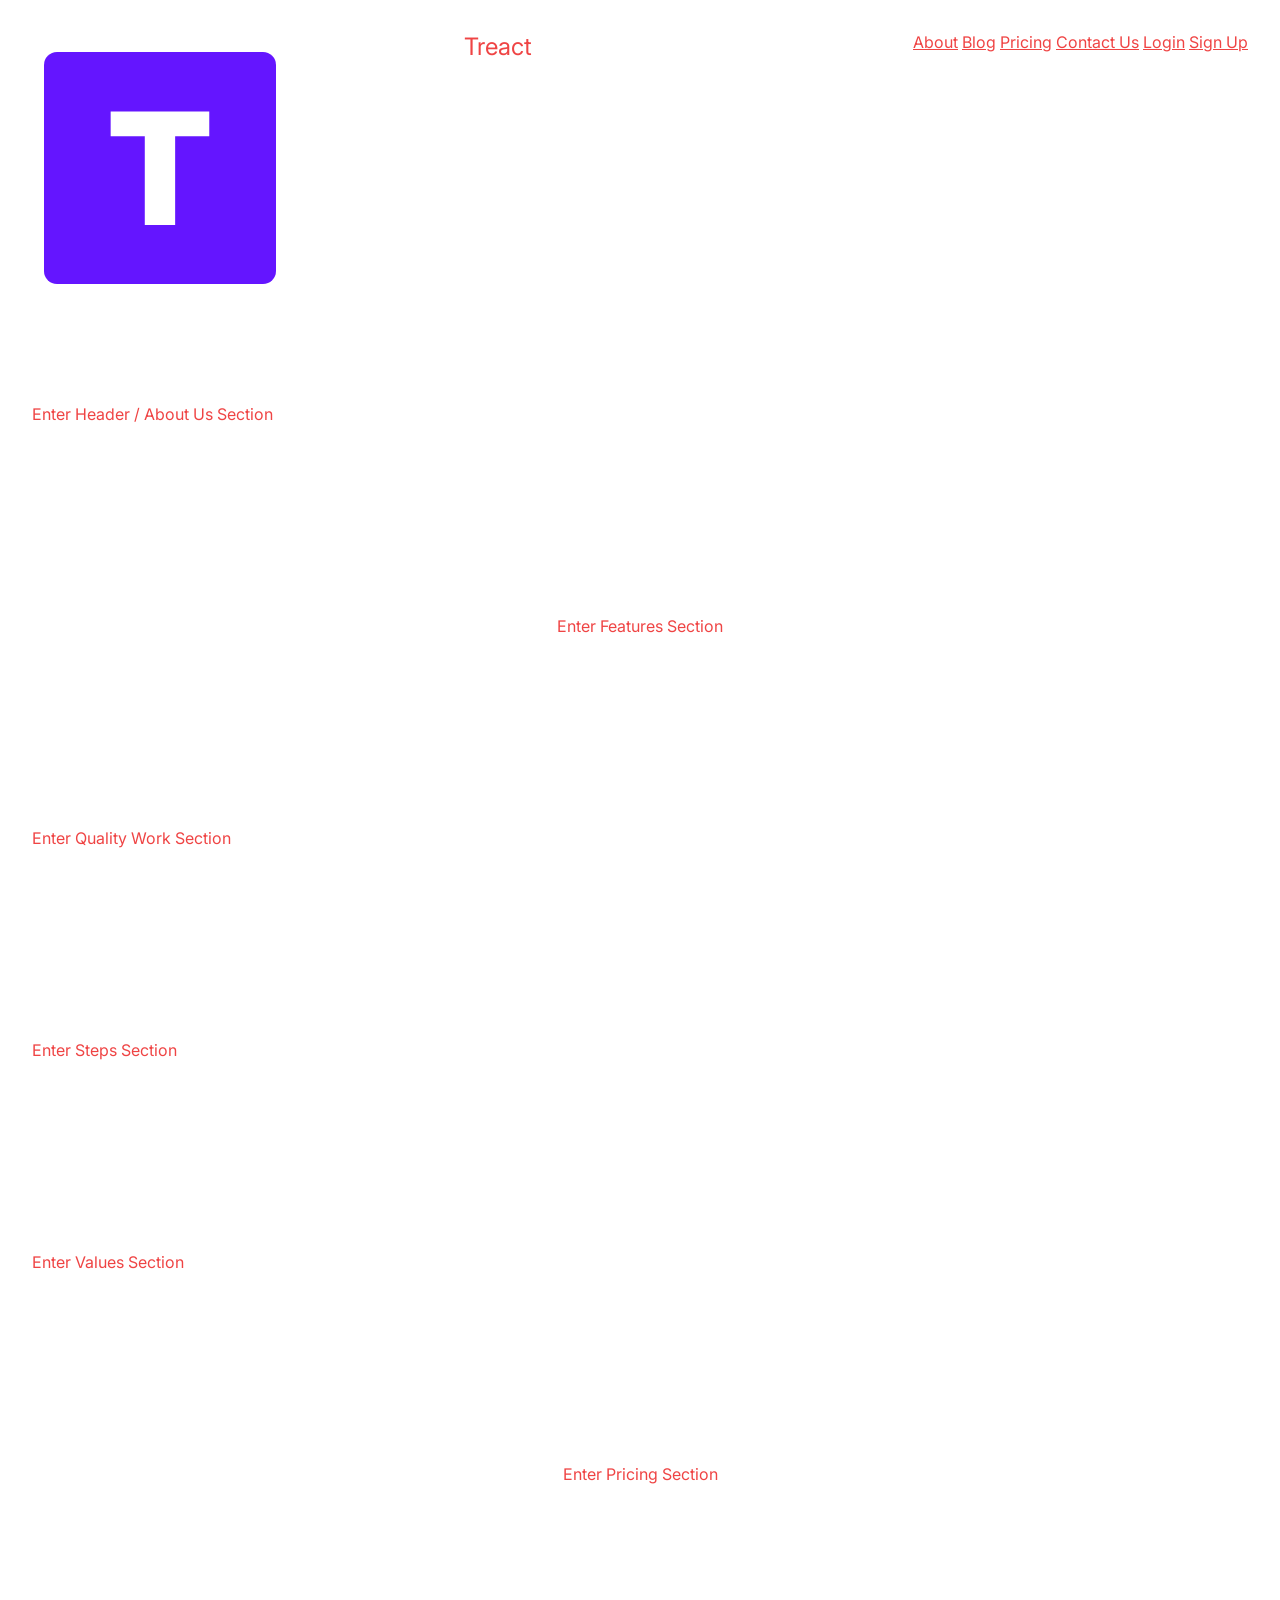
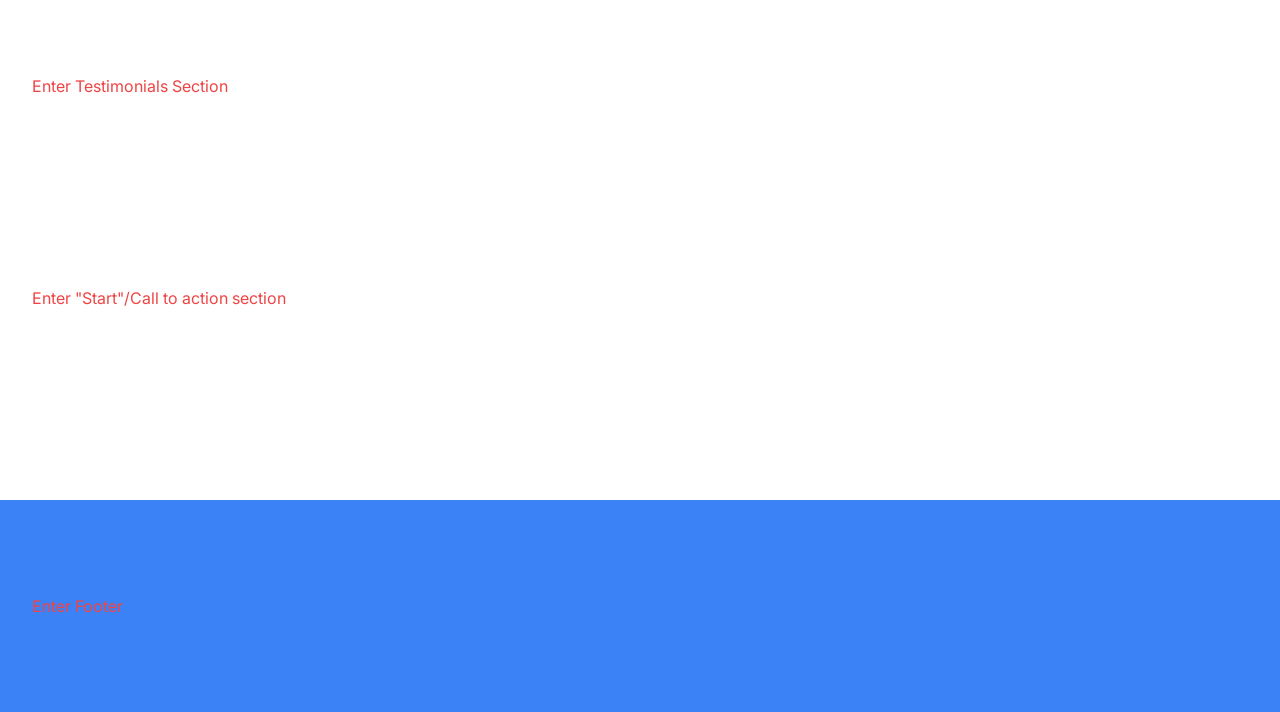
==== index.html @ c096fd4c "building page" ====
<!DOCTYPE html>
<html lang="en">

<head>
    <meta charset="UTF-8">
    <meta http-equiv="X-UA-Compatible" content="IE=edge">
    <meta name="viewport" content="width=device-width, initial-scale=1.0">
    <title>Document</title>
    <link rel="stylesheet" href="./style.css">
    <link rel="stylesheet" href="https://pro.fontawesome.com/releases/v5.10.0/css/all.css"
        integrity="sha384-AYmEC3Yw5cVb3ZcuHtOA93w35dYTsvhLPVnYs9eStHfGJvOvKxVfELGroGkvsg+p" crossorigin="anonymous" />
    <script src="./script.js"></script>
</head>

<body>
    <section id="landing">
        <nav>
            <div class="row nav__row">
                <div class="nav__logo">
                    <img src="./assets/logo.2c489fc453a1783cbadacf914efa3df6.svg" alt="Treact logo">
                </div>
                <div class="nav__logo--title">Treact</div>
                <div class="nav__links">
                    <a href="#" class="nav__link">About</a>
                    <a href="#" class="nav__link">Blog</a>
                    <a href="#" class="nav__link">Pricing</a>
                    <a href="#" class="nav__link">Contact Us</a>
                    <a href="#" class="nav__link login">Login</a>
                    <a href="#" class="nav__link nav__link--primary">Sign Up</a>
                </div>
                <button class="btn__menu" onclick="openMenu()">
                    <svg xmlns="http://www.w3.org/2000/svg" width="24" height="24" viewBox="0 0 24 24" fill="none"
                        stroke="currentColor" stroke-width="2" stroke-linecap="round" stroke-linejoin="round"
                        class="btn__menu--svg">
                        <line x1="3" y1="12" x2="21" y2="12"></line>
                        <line x1="3" y1="6" x2="21" y2="6"></line>
                        <line x1="3" y1="18" x2="21" y2="18"></line>
                    </svg>
                </button>
            </div>
        </nav>

        <!-- MODAL -->

        <div class="modal">
            <button class="btn__menu btn__menu--close" onclick="closeMenu()">
                <svg xmlns="http://www.w3.org/2000/svg" width="24" height="24" viewBox="0 0 24 24" fill="none"
                    stroke="currentColor" stroke-width="2" stroke-linecap="round" stroke-linejoin="round"
                    class="light___StyledCloseIcon-lj69nl-14 fASujC">
                    <line x1="18" y1="6" x2="6" y2="18"></line>
                    <line x1="6" y1="6" x2="18" y2="18"></line>
                </svg>
            </button>
            <div class="modal__links">
                <a class="modal__link">About</a>
                <a class="modal__link">Blog</a>
                <a class="modal__link">Pricing</a>
                <a class="modal__link">Contact Us</a>
                <a class="modal__link">Login</a>
                <a class="modal__link modal__link--primary">Sign Up</a>
            </div>
        </div>

        <!-- HEADER -->

        <header>
            <div class="container">
                <div class="row">
                    <!--  -->Enter Header / About Us Section<!--  -->
            </div>
        </header>
    </section>

        <!-- FEATURES -->

    <main>
        <section id="features">
            <div class="container">
                <div class="row__narrow">
                    <!--  -->Enter Features Section<!--  -->
                </div>
            </div>
        </section>
        <section id="quality">
            <div class="container">
                <div class="row">
                    <!--  -->Enter Quality Work Section<!--  -->
                </div>
            </div>
        </section>
        <section id="steps">
            <div class="container">
                <div class="row">
                    <!--  -->Enter Steps Section<!--  -->
                </div>
            </div>
        </section>
        <section id="values">
            <div class="container">
                <div class="row">
                    <!--  -->Enter Values Section<!--  -->
                </div>
            </div>
        </section>
        <section id="pricing">
            <div class="container">
                <div class="row">
                    <!--  -->Enter Pricing Section<!--  -->
                </div>
            </div>
        </section>
        <section id="testimonials">
            <div class="container">
                <div class="row">
                    <!--  -->Enter Testimonials Section<!--  -->
                </div>
            </div>
        </section>
        <section id="start">
            <div class="container">
                <div class="row">
                    <!--  -->Enter "Start"/Call to action section<!--  -->
                </div>
            </div>
        </section>
    </main>

        <!-- FOOTER -->

    <footer>
        <div class="row footer__row">
            <!--  -->Enter Footer<!--  -->
        </div>
    </footer>
</body>

</html>
---- style.css ----
@import url('https://fonts.googleapis.com/css2?family=Inter:wght@100;200;300;400;500;600;700;800;900&display=swap');

/* Styles and layout copied from https://module-2-fp-example-website.vercel.app/ */

/* COLOR SET */

/* from copilot, using the site css as a model */
/*
:root {
  /* BRAND COLORS **
  --color-primary: #6415ff;
  --color-primary-hover: rgba(80, 17, 204);
  --color-primary-dark: rgba(60, 13, 153);

  /* SECONDARY / ACCENT COLORS **
  --color-accent-teal-start: rgb(56, 178, 172);
  --color-accent-teal-end: rgb(129, 230, 217);

  --color-accent-indigo-start: rgb(76, 81, 191);
  --color-accent-indigo-end: rgb(102, 126, 234);

  --color-accent-red-start: rgb(245, 101, 101);
  --color-accent-red-end: rgb(254, 178, 178);

  --color-accent-warning: rgb(246, 173, 85);

  /* BACKGROUND COLORS **
  --color-bg: #ffffff;
  --color-bg-surface: #f7fafc;
  --color-bg-muted: #edf2f7;
  --color-bg-brand: rgb(100, 21, 255); /* CTA + footer */

  /* TEXT COLORS **
  --text-primary: #243e63;
  --text-secondary: #4b5568;
  --text-tertiary: #718096;
  --text-muted: #7c8ba1;
  --text-inverse: #ffffff;
  --text-inverse-soft: #f7fafc;

  /* BORDER COLORS **
  --border-light: #e5e7eb;
  --border-medium: rgb(229, 231, 235);
  --border-strong: rgb(160, 174, 192);

  /* UTILITY COLORS **
  --success: #9ae6b4;
  --error: #feb2b2;
}
*/

:root {
  /* Brand / UI colors */
  --rgb-bg: #f8f9fa;
  --rgb-surface: #ffffff;
  --rgb-pri: #3b82f6;       /* Primary      */
  --rgb-sec: #9333ea;       /* Secondary    */
  --rgb-accent: #f59e0b;

  /* Text colors */
  --rgb-txt-pri: #1f2937;   /* Primary      */
  --rgb-txt-sec: #4b5563;   /* Secondary    */
  --rgb-txt-inv: #ffffff;   /* Inverse      */

  /* Utility colors */
  --rgb-success: #10b981;
  --rgb-warning: #fbbf24;
  --rgb-error: #ef4444;
  --rgb-border: #e5e7eb;
}


* {
    margin: 0;
    padding: 0;
    box-sizing: border-box;
    font-family: 'Inter', system-ui;
    color: var(--rgb-error);
    /*color: #243e63;*/
}

body {
    max-width: 100vw;
    overflow-x: hidden;
}

.row {
    width: 100%;
    max-width: 1280px;
    margin: 0 auto;
}

.row__narrow {
    width: 100%;
    max-width: 1024px;
    margin: 0 auto;
}

.container {
    padding: 96px 0;
}

.purple {
    color: var(--rgb-pri);
}

section {
    padding: 0 32px;
}

main {
    margin-bottom: 96px;
}


/* NAVBAR ↓ */


nav {
    display: flex;
    padding-top: 32px;
}

.nav__row {
    display: flex;
    justify-content: space-between;
}

.nav__logo {
    display: flex;
    align-items: center;
    margin: 8px 0;
    padding-bottom: 4px;
    width: 50px;
}

.nav__logo--title {
    font-size: x-large;
}

.btn__menu {
    display: none;
    background: transparent;
    border: none;
    transition: all 300ms ease;
}

.btn__menu--svg:hover {
    filter: invert(26%) sepia(94%) saturate(7476%) hue-rotate(261deg) brightness(94%) contrast(115%);
}

.modal {
    position: fixed;
    top: 0;
    left: 0;
    right: 0;
    height: 378px;
    margin: 24px 16px;
    padding: 32px;
    background-color: var(--rgb-bg);
    border: 1px solid var(--rgb-surface);
    border-radius: 8px;
    z-index: 4;
    visibility: hidden;
    opacity: 0;
    transform: translateX(300%);
    transition: all 300ms ease;
}

.modal__links {
    width: 100%;
    height: 100%;
    display: flex;
    flex-direction: column;
    align-items: center;
}

.modal__link {
    color: #1a202c;
    font-size: 18px;
    font-weight: 600;
    line-height: 1.5;
    margin: 8px 0;
    padding-bottom: 4px;
    border-bottom: 2px solid transparent;
}

.modal__link--pri {
    color: var(--rgb-border);
    padding: 12px 32px;
    background: var(--rgb-pri);
    border-radius: 500px;
    border: none;
}

.menu--open .modal {
    visibility: visible;
    opacity: 1;
    transform: translateX(0);
}

.btn__menu--close {
    position: fixed;
    top: 24px;
    right: 18px;
}


/* 

HEADER / ABOUT US ↓

*/


header .row {
    display: flex;
    align-items: center;
    justify-content: space-between;
}


/* 

FEATURES ↓

*/


#features {
    position: relative;
}

#features .row__narrow {
    display: flex;
    flex-direction: column;
    align-items: center;
}


/* 

QUALITY WORK ↓

*/


#quality .row {
    display: flex;
    justify-content: space-between;
    align-items: center;
}


/* 

STEPS ↓

*/


#steps .row {
    display: flex;
    justify-content: space-between;
    align-items: center;
}


/* 

VALUES ↓

*/

#values .row {
    display: flex;
    justify-content: space-between;
    align-items: center;
}


/*

PRICING ↓

*/


#pricing .row {
    display: flex;
    flex-direction: column;
    align-items: center;
}

/* 

TESTIMONIALS ↓

*/


#testimonials .row {
    display: flex;
}


/* 

START / CALL TO ACTION ↓

*/



#start .row {
    position: relative;
    overflow: hidden;
}


/* 

FOOTER ↓

*/


footer {
    padding: 96px 32px;
    background-color: var(--rgb-pri);
    margin-bottom: -32px;
    position: relative;
    overflow: hidden;
}


/* 

MOBILE RESPONSIVENESS ↓

*/


@media(max-width: 1280px) {
    header .row {
        align-items: flex-end;
    }
}

@media (max-width: 1024px) {

    .btn__menu {
        display: block;
    }
    header .row {
        flex-direction: column;
        align-items: center;
    }
    footer {
        padding: 80px 32px;
    }
}

@media(max-width: 768px) {
    #quality .row,
    #values .row {
        flex-direction: column-reverse;
    }
    #steps .row,
    #testimonials .row {
        flex-direction: column;
        align-items: center;
    }
    #pricing .row {
        margin-top: 40px;
    }
}

@media(max-width: 640px) {
    .container {
        padding: 80px 0;
    }
    .nav__logo {
        margin: 8px 0;
        padding-bottom: 4px;
    }
    main {
        margin-bottom: 80px;
    }
}
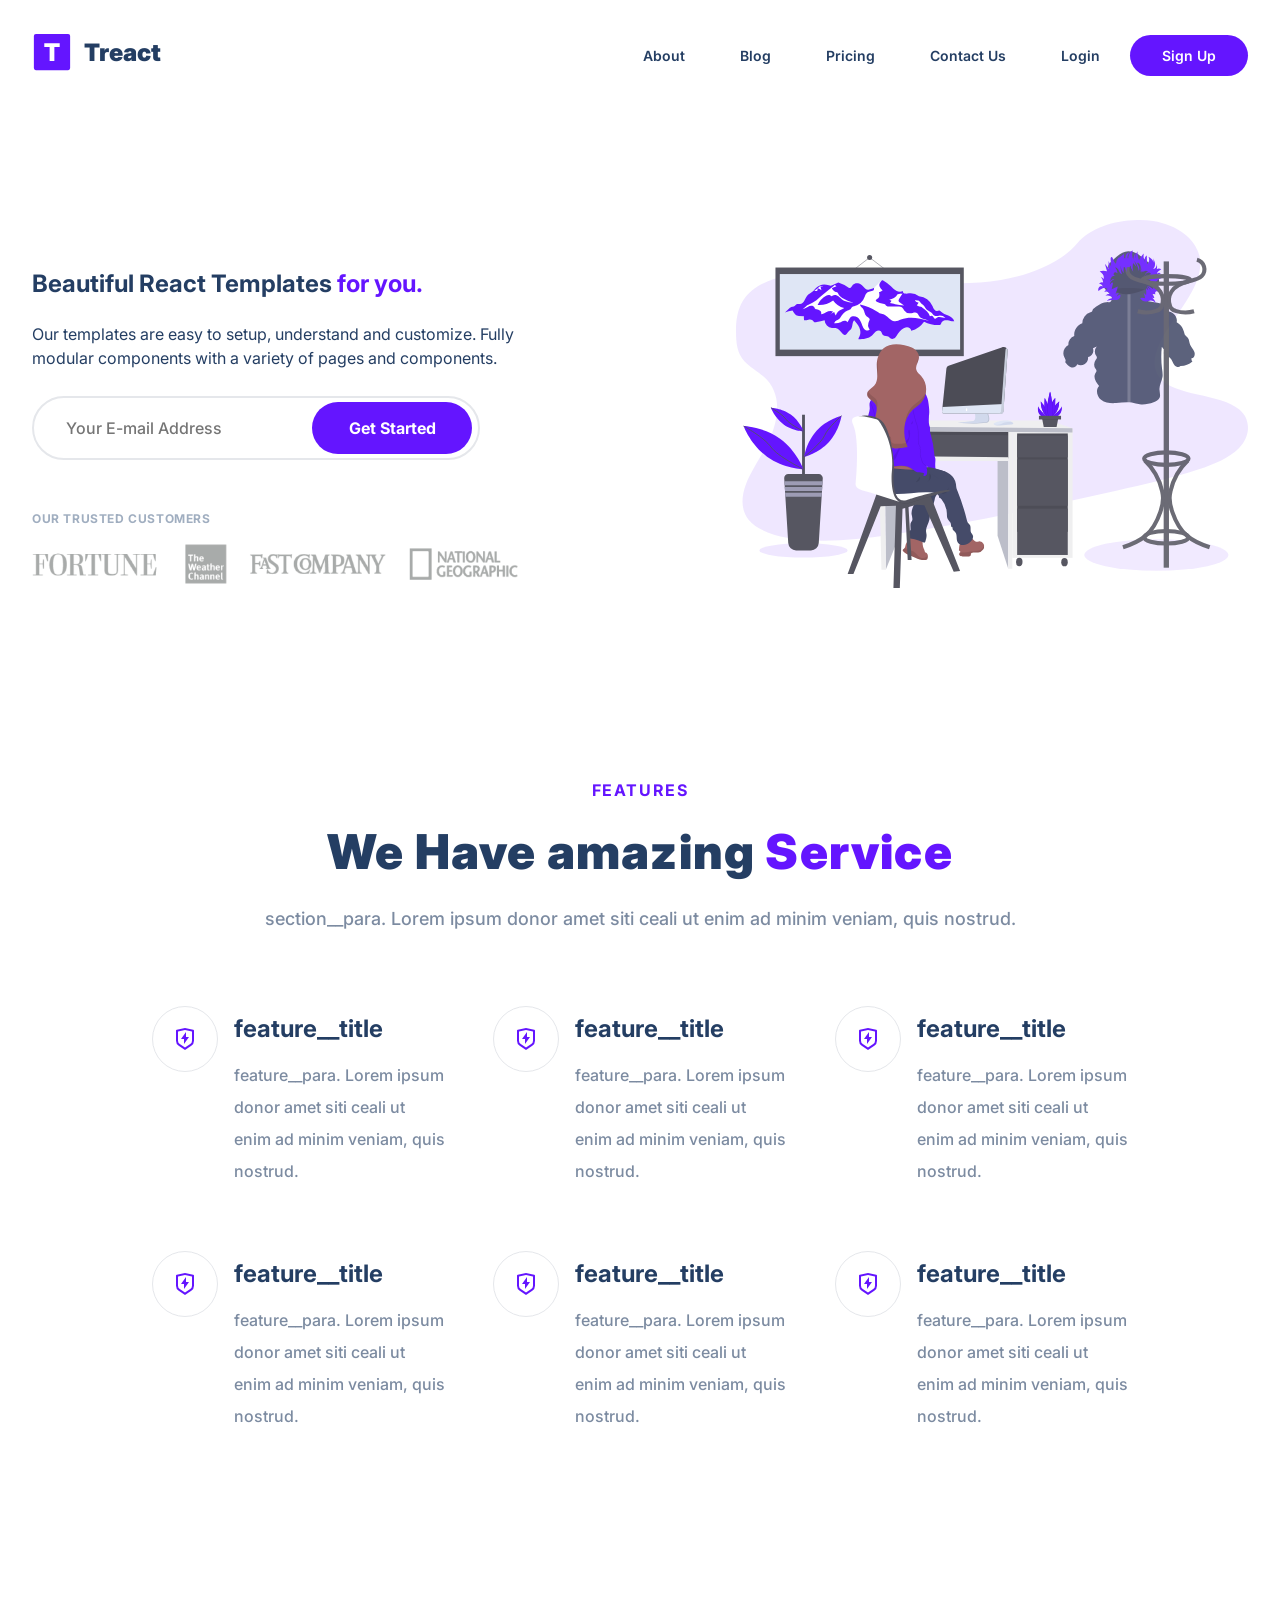
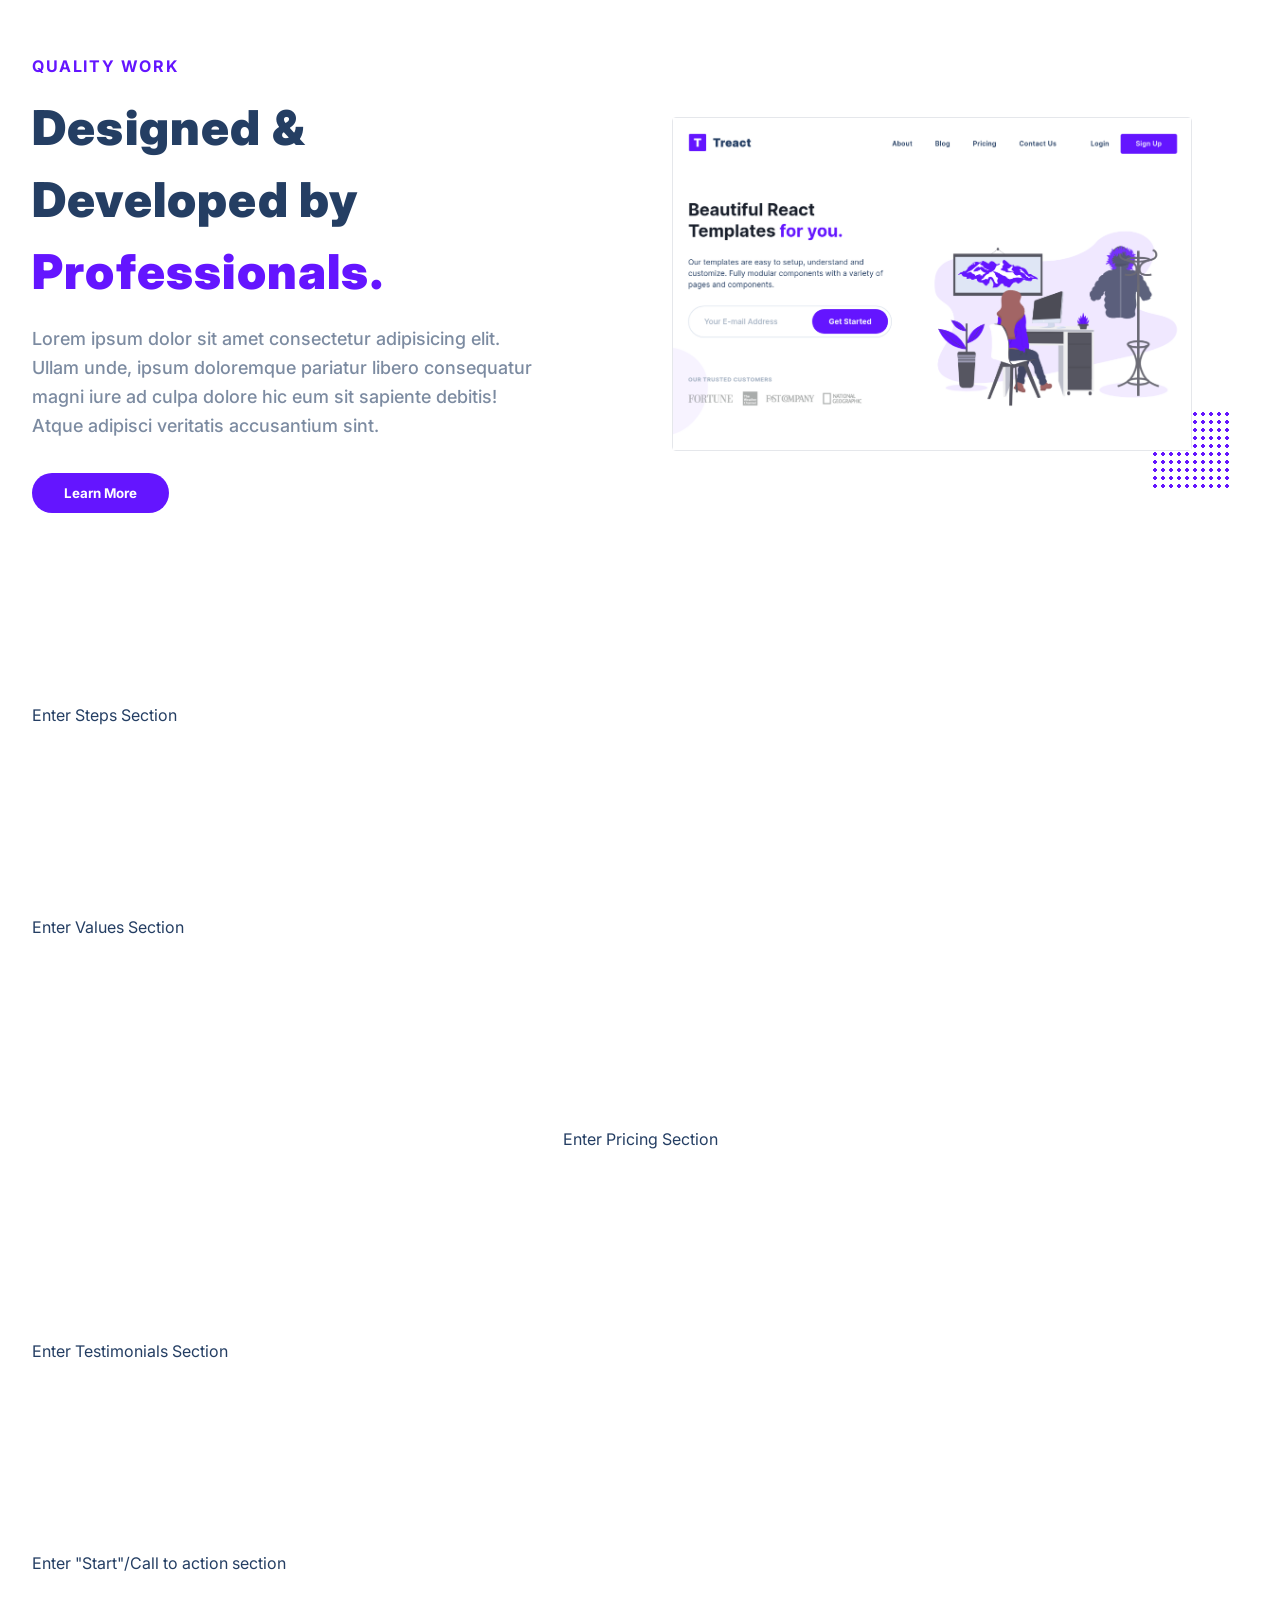
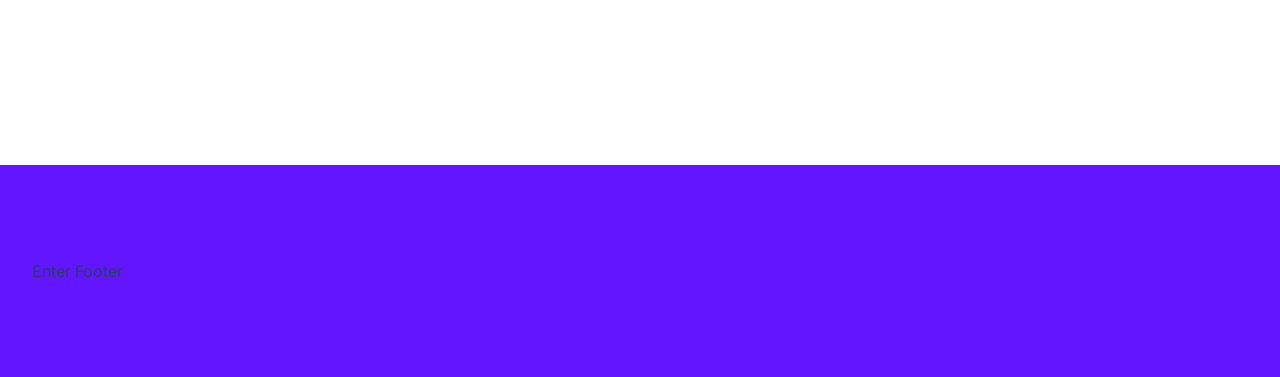
==== commit 0d6f2646: "incremental changes to page" ====
--- a/index.html
+++ b/index.html
@@ -17,16 +17,16 @@
         <nav>
             <div class="row nav__row">
                 <div class="nav__logo">
-                    <img src="./assets/logo.2c489fc453a1783cbadacf914efa3df6.svg" alt="Treact logo">
-                </div>
-                <div class="nav__logo--title">Treact</div>
+                    <img class="nav__logo--img" src="./assets/logo.2c489fc453a1783cbadacf914efa3df6.svg" alt="Treact logo">
+                    <div class="nav__logo--title">Treact</div>
+                </div>
                 <div class="nav__links">
                     <a href="#" class="nav__link">About</a>
                     <a href="#" class="nav__link">Blog</a>
                     <a href="#" class="nav__link">Pricing</a>
                     <a href="#" class="nav__link">Contact Us</a>
                     <a href="#" class="nav__link login">Login</a>
-                    <a href="#" class="nav__link nav__link--primary">Sign Up</a>
+                    <button href="#" class="btn nav__link nav__link--primary">Sign Up</button>
                 </div>
                 <button class="btn__menu" onclick="openMenu()">
                     <svg xmlns="http://www.w3.org/2000/svg" width="24" height="24" viewBox="0 0 24 24" fill="none"
@@ -57,7 +57,7 @@
                 <a class="modal__link">Pricing</a>
                 <a class="modal__link">Contact Us</a>
                 <a class="modal__link">Login</a>
-                <a class="modal__link modal__link--primary">Sign Up</a>
+                <a class="btn modal__link modal__link--primary">Sign Up</a>
             </div>
         </div>
 
@@ -66,7 +66,22 @@
         <header>
             <div class="container">
                 <div class="row">
-                    <!--  -->Enter Header / About Us Section<!--  -->
+                    <div class="header__description">
+                        <h1>Beautiful React Templates <span class="purple">for you.</span></h1>
+                        <p class="header__description--para">Our templates are easy to setup, understand and customize. Fully modular components with a variety of pages and components.</p>
+
+                        <div class="header__email">
+                            <input type="text" class="header__email--input" placeholder="Your E-mail Address" />
+                            <button class="btn header__email--btn">Get Started</button>
+                        </div>
+
+                        <p class="header__customers--title">Our trusted customers</p>
+                        <img class="header__customers" src="./assets/customers-logo-strip.680ac7c2e8ae28161d2c.png" />
+                    </div>
+                    <figure class="header__img--wrapper">
+                        <img class="header__img" src="./assets/design-illustration-2.6da6a00b20c07c4a9b65d1870679e1b8.svg"/>
+                    </figure>
+                </div>
             </div>
         </header>
     </section>
@@ -77,17 +92,111 @@
         <section id="features">
             <div class="container">
                 <div class="row__narrow">
-                    <!--  -->Enter Features Section<!--  -->
-                </div>
-            </div>
-        </section>
+                    <h4 class="section__tag">Features</h4>
+                    <h2 class="section__title">We Have amazing <span class="purple">Service</span></h2>
+                    <div class="section__para">section__para. Lorem ipsum donor amet siti ceali ut enim ad minim veniam, quis nostrud.</div>
+                    <div class="features">
+
+                        <div class="feature">
+                            <div class="feature__row">
+                                <figure class="feature__img--wrapper">
+                                    <img class="feature__img" src="./assets/shield-icon.daefe14b320b14fbd9cbd18908ac93ec.svg"/>
+                                </figure>
+                                <div class="feature__text">
+                                    <h2 class="feature__title">feature__title</h2>
+                                    <p class="feature__para">feature__para. Lorem ipsum donor amet siti ceali ut enim ad minim veniam, quis nostrud.</p>
+                                </div>
+                            </div>
+                        </div>
+
+                        <div class="feature">
+                            <div class="feature__row">
+                                <figure class="feature__img--wrapper">
+                                    <img class="feature__img" src="./assets/shield-icon.daefe14b320b14fbd9cbd18908ac93ec.svg"/>
+                                </figure>
+                                <div class="feature__text">
+                                    <h2 class="feature__title">feature__title</h2>
+                                    <p class="feature__para">feature__para. Lorem ipsum donor amet siti ceali ut enim ad minim veniam, quis nostrud.</p>
+                                </div>
+                            </div>
+                        </div>
+
+                        <div class="feature">
+                            <div class="feature__row">
+                                <figure class="feature__img--wrapper">
+                                    <img class="feature__img" src="./assets/shield-icon.daefe14b320b14fbd9cbd18908ac93ec.svg"/>
+                                </figure>
+                                <div class="feature__text">
+                                    <h2 class="feature__title">feature__title</h2>
+                                    <p class="feature__para">feature__para. Lorem ipsum donor amet siti ceali ut enim ad minim veniam, quis nostrud.</p>
+                                </div>
+                            </div>
+                        </div>
+
+                        <div class="feature">
+                            <div class="feature__row">
+                                <figure class="feature__img--wrapper">
+                                    <img class="feature__img" src="./assets/shield-icon.daefe14b320b14fbd9cbd18908ac93ec.svg"/>
+                                </figure>
+                                <div class="feature__text">
+                                    <h2 class="feature__title">feature__title</h2>
+                                    <p class="feature__para">feature__para. Lorem ipsum donor amet siti ceali ut enim ad minim veniam, quis nostrud.</p>
+                                </div>
+                            </div>
+                        </div>
+
+                        <div class="feature">
+                            <div class="feature__row">
+                                <figure class="feature__img--wrapper">
+                                    <img class="feature__img" src="./assets/shield-icon.daefe14b320b14fbd9cbd18908ac93ec.svg"/>
+                                </figure>
+                                <div class="feature__text">
+                                    <h2 class="feature__title">feature__title</h2>
+                                    <p class="feature__para">feature__para. Lorem ipsum donor amet siti ceali ut enim ad minim veniam, quis nostrud.</p>
+                                </div>
+                            </div>
+                        </div>
+
+                        <div class="feature">
+                            <div class="feature__row">
+                                <figure class="feature__img--wrapper">
+                                    <img class="feature__img" src="./assets/shield-icon.daefe14b320b14fbd9cbd18908ac93ec.svg"/>
+                                </figure>
+                                <div class="feature__text">
+                                    <h2 class="feature__title">feature__title</h2>
+                                    <p class="feature__para">feature__para. Lorem ipsum donor amet siti ceali ut enim ad minim veniam, quis nostrud.</p>
+                                </div>
+                            </div>
+                        </div>
+
+
+                    </div>
+                </div>
+            </div>
+        </section>
+
+        <!-- QUALITY WORK -->
+
         <section id="quality">
             <div class="container">
                 <div class="row">
-                    <!--  -->Enter Quality Work Section<!--  -->
-                </div>
-            </div>
-        </section>
+                    <div class="quality__description">
+                        <div class="section__tag">Quality Work</div>
+                        <h2 class="section__title">Designed &amp; Developed by <span class="purple">Professionals.</span></h2>
+                        <p class="section__para">Lorem ipsum dolor sit amet consectetur adipisicing elit. Ullam unde, ipsum doloremque pariatur libero consequatur magni iure ad culpa dolore hic eum sit sapiente debitis! Atque adipisci veritatis accusantium sint.</p>
+                        <button class="btn btn__quality">Learn More</button>
+                    </div>
+                    <figure class="quality__img--wrapper">
+                        <svg class="quality__grid"></svg>
+                        <img class="quality__img" src="./assets/hero-screenshot-1.40a097b525c2f8c9808e.png" />
+                    </figure>
+
+                </div>
+            </div>
+        </section>
+
+        <!-- STEPS  -->
+
         <section id="steps">
             <div class="container">
                 <div class="row">
@@ -95,6 +204,9 @@
                 </div>
             </div>
         </section>
+
+        <!-- VALUES -->
+
         <section id="values">
             <div class="container">
                 <div class="row">
@@ -102,6 +214,9 @@
                 </div>
             </div>
         </section>
+
+        <!-- PRICING -->
+
         <section id="pricing">
             <div class="container">
                 <div class="row">
@@ -109,6 +224,9 @@
                 </div>
             </div>
         </section>
+
+        <!-- TESTIMONIALS -->
+
         <section id="testimonials">
             <div class="container">
                 <div class="row">
@@ -116,6 +234,9 @@
                 </div>
             </div>
         </section>
+
+        <!-- START -->
+
         <section id="start">
             <div class="container">
                 <div class="row">
--- a/style.css
+++ b/style.css
@@ -1,3 +1,10 @@
+/*******************************************************************************
+PROBLEMS
+.navlink .login it needs to be more justified to the right but I can't get it to work
+
+
+********************************************************************************/
+
 @import url('https://fonts.googleapis.com/css2?family=Inter:wght@100;200;300;400;500;600;700;800;900&display=swap');
 
 /* Styles and layout copied from https://module-2-fp-example-website.vercel.app/ */
@@ -5,14 +12,13 @@
 /* COLOR SET */
 
 /* from copilot, using the site css as a model */
-/*
 :root {
-  /* BRAND COLORS **
+  /* BRAND COLORS */
   --color-primary: #6415ff;
   --color-primary-hover: rgba(80, 17, 204);
   --color-primary-dark: rgba(60, 13, 153);
 
-  /* SECONDARY / ACCENT COLORS **
+  /* SECONDARY / ACCENT COLORS */
   --color-accent-teal-start: rgb(56, 178, 172);
   --color-accent-teal-end: rgb(129, 230, 217);
 
@@ -24,13 +30,13 @@
 
   --color-accent-warning: rgb(246, 173, 85);
 
-  /* BACKGROUND COLORS **
+  /* BACKGROUND COLORS */
   --color-bg: #ffffff;
   --color-bg-surface: #f7fafc;
   --color-bg-muted: #edf2f7;
   --color-bg-brand: rgb(100, 21, 255); /* CTA + footer */
 
-  /* TEXT COLORS **
+  /* TEXT COLORS */
   --text-primary: #243e63;
   --text-secondary: #4b5568;
   --text-tertiary: #718096;
@@ -38,35 +44,38 @@
   --text-inverse: #ffffff;
   --text-inverse-soft: #f7fafc;
 
-  /* BORDER COLORS **
+  /* BORDER COLORS */
   --border-light: #e5e7eb;
   --border-medium: rgb(229, 231, 235);
   --border-strong: rgb(160, 174, 192);
 
-  /* UTILITY COLORS **
+  /* UTILITY COLORS */
   --success: #9ae6b4;
   --error: #feb2b2;
 }
-*/
+/* */
 
 :root {
   /* Brand / UI colors */
   --rgb-bg: #f8f9fa;
-  --rgb-surface: #ffffff;
-  --rgb-pri: #3b82f6;       /* Primary      */
+  --rgb-surface: #fff;
+  --rgb-pri: #6415ff;       /* Primary      */
   --rgb-sec: #9333ea;       /* Secondary    */
   --rgb-accent: #f59e0b;
 
   /* Text colors */
-  --rgb-txt-pri: #1f2937;   /* Primary      */
+  --rgb-txt-pri: #243e63;   /* Primary      */
   --rgb-txt-sec: #4b5563;   /* Secondary    */
-  --rgb-txt-inv: #ffffff;   /* Inverse      */
+  --rgb-txt-muted: #7c8ba1; /* Muted        */
+  --rgb-txt-inv: #fff;      /* Inverse      */
 
   /* Utility colors */
+  --rgb-btn-hover: #5011cc;
   --rgb-success: #10b981;
   --rgb-warning: #fbbf24;
   --rgb-error: #ef4444;
   --rgb-border: #e5e7eb;
+  --rgb-border-strong: #a0aec0;
 }
 
 
@@ -75,13 +84,45 @@
     padding: 0;
     box-sizing: border-box;
     font-family: 'Inter', system-ui;
-    color: var(--rgb-error);
+    color: var(--text-primary);
     /*color: #243e63;*/
 }
 
 body {
     max-width: 100vw;
     overflow-x: hidden;
+}
+
+h1 {
+    color: var(--rgb-txt-pri);
+}
+
+h2 {
+
+}
+
+h3 {
+
+}
+
+h4 {
+    color: var(--rgb-pri);
+    text-transform: uppercase;
+}
+
+p {
+    line-height: 1.5;
+} 
+
+a {
+    font-size:medium;
+    font-weight: bold;
+    color: var(--rgb-txt-pri);
+    text-decoration: none;
+}
+
+img {
+    width: 100%;
 }
 
 .row {
@@ -112,6 +153,21 @@
     margin-bottom: 96px;
 }
 
+.btn {
+    border: none;
+    padding: 10px 32px;
+    border-radius: 100px;
+    background-color: var(--rgb-pri);
+    color: var(--rgb-surface);
+    font-weight: 700;
+    cursor: pointer;
+    transition: all 300ms ease;
+}
+
+.btn:hover {
+    background-color: var(--rgb-btn-hover);
+}
+
 
 /* NAVBAR ↓ */
 
@@ -124,18 +180,57 @@
 .nav__row {
     display: flex;
     justify-content: space-between;
+    align-items: center;
 }
 
 .nav__logo {
     display: flex;
     align-items: center;
-    margin: 8px 0;
+}
+
+.nav__logo--img {
     padding-bottom: 4px;
-    width: 50px;
+    width: 40px;
 }
 
 .nav__logo--title {
     font-size: x-large;
+    color: var(--rgb-txt-pri);
+    font-weight: 900;
+    margin-left: 12px;
+    padding-bottom: 4px;
+}
+
+.nav__links {
+}
+
+.nav__link {
+    margin: 0 2vw;
+}
+
+.nav__link {
+    font-size: 14px;
+    font-weight: 600;
+    padding-top: 4px;
+    border-bottom: 2px solid transparent;
+    position: relative;
+    transition: all 300ms;    
+}
+
+.login {
+    text-align: right;  /* PROBLEM: why doesn't this work? */
+}
+
+.nav__link--primary {
+    margin: 0;
+    margin-top: 2px;
+    padding-top: 10px;
+    color: var(--rgb-surface);
+    background-color: var(--rgb-pri);
+    line-height: 1.5;
+    border: none;
+    width: auto;
+    transition: all 300ms;
 }
 
 .btn__menu {
@@ -205,6 +300,42 @@
     right: 18px;
 }
 
+/****************************
+
+    SECTION
+
+    The sections are generic containers that are repeated down the page from top to bottom.
+
+*****************************/
+
+.section__tag {
+  font-size: medium;
+  color: var(--rgb-pri);
+  letter-spacing: 1.6px;
+  font-weight: bold;
+  text-transform: uppercase;
+
+}
+
+.section__title {
+    font-size: 48px;
+    font-weight: 900;
+    color: var(--rgb-txt-pri);
+    line-height: 1.5;
+    margin: 16px 0;
+    letter-spacing: 0.025em;}
+
+.section__para {
+    font-size: large;
+    font-weight: 500;
+    color: var(--rgb-txt-muted);
+    line-height: 1.625;
+}
+
+.section__img--wrapper {
+    z-index: 1;
+    position: relative; /* necessary for child with absolute pos */
+}
 
 /* 
 
@@ -212,6 +343,9 @@
 
 */
 
+header {
+    position: relative;
+}
 
 header .row {
     display: flex;
@@ -219,6 +353,86 @@
     justify-content: space-between;
 }
 
+.header__description {
+    width: 40%;
+}
+
+.header__description--para {
+    font-size: medium;
+    margin: 24px 0;
+}
+
+.header__img--wrapper {
+    display: flex;
+    margin-top: 48px;
+}
+
+.header__img {
+    width: 100%;
+    max-width: 512px;
+}
+
+.header__email {
+    width: 100%;
+    max-width: 448px;
+    height: 68px;
+    position: relative;
+    display: flex;
+    justify-content: flex-end;
+    align-items: center;
+}
+
+.header__email--input {
+    width: 100%;
+    border-radius: 500px;
+    border: 2px solid var(--rgb-border);
+    padding: 20px 192px 20px 32px;
+    /* change color of placeholder text */
+    color: var(--rgb-error);
+    font-size: 16px;
+    font-weight: 500;
+    position: absolute; /* Necessary to cover the button */
+    transition: border-color 300ms;
+}
+
+.header__email--input:hover {
+    border-color: var(--rgb-border-strong);
+}
+
+.header__email--input:focus, .header__email--input:active {
+    outline: none;
+    border-color: var(--rgb-pri);
+}
+
+.header__email--btn {
+    z-index: 1; /* necessary to cover the email input */
+    margin: 8px;
+    height: calc(100% - 16px);
+    width: 160px;
+    font-weight: 700;
+    font-size: 16px;
+}
+
+.header__customers--title {
+    margin: 48px 0 0;
+    font-size: 12px;
+    font-weight: bold;
+    color: var(--rgb-border-strong);
+    letter-spacing: 0.05em;
+    text-transform: uppercase;
+}
+
+.header__customers {
+    margin: 16px 0 0;
+    opacity: 0.5;
+}
+
+.header__img--wrapper {
+
+}
+
+.header__img {
+}
 
 /* 
 
@@ -237,6 +451,50 @@
     align-items: center;
 }
 
+.features {
+    margin-top: 40px;
+    display: flex;
+    flex-wrap: wrap;
+}
+                     
+.feature {
+    /*width: calc(100 / 3);*/
+}
+
+.feature__row {
+    display: flex;
+    align-items: flex-start;
+    padding: 32px 24px;
+}
+
+.feature__img--wrapper {
+    display: flex;  /* make sure the contents are centered */
+    padding: 20px;
+    border: 1px solid var(--rgb-border);
+    border-radius: 500px;
+}
+
+.feature__img {
+    width: 24px;
+}
+
+.feature__text {
+    margin: 8px 0 0 16px;
+}
+
+.feature__title {
+
+}
+
+.feature__para {
+    margin-top: 16px;
+    font-size: 16px;
+    max-width: calc(634px / 3);
+    color: var(--rgb-txt-muted);
+    line-height: 2;
+    font-weight: 500;
+}
+
 
 /* 
 
@@ -251,6 +509,62 @@
     align-items: center;
 }
 
+.quality__description,
+.quality__img--wrapper {
+    width: 50%;
+}
+
+.quality__description {
+    max-width: 576px;
+    margin-right: 64px;
+}
+
+.quality__img--wrapper {
+    border-radius: 4px;
+    border: 1px solid rgb(229, 231, 235);
+    position: relative; /* needed for child absolute positioning */
+    margin: 0 56px;
+    display: flex;
+}
+
+.quality__img {
+    z-index: 1;
+}
+
+.quality__grid {
+    /* build the grid */
+    width: 80px;  /* overall width */
+    height: 80px; /* overall height */
+    background-image: radial-gradient(var(--rgb-pri) 2px, transparent 2px); /* dot size/color */
+    background-size: 8px 8px; /* space between */
+
+    /* position the grid */
+    transform: translateX(50%) translateY(50%) scaleX(1) scaleY(1);
+    position:absolute;
+    display: block;
+    right: 0;
+    bottom: 0;
+    z-index: 0;
+
+    animation: pulseGrid 20s infinite ease-in-out;
+}
+
+@keyframes pulseGrid {
+  0% {
+    background-size: 8px 8px;
+  }
+  50% {
+    background-size: 20px 20px;
+  }
+  100% {
+    background-size: 8px 8px;
+  }
+}
+
+.btn__quality {
+    padding: 12px 32px;
+    margin-top: 32px;
+}
 
 /* 
 
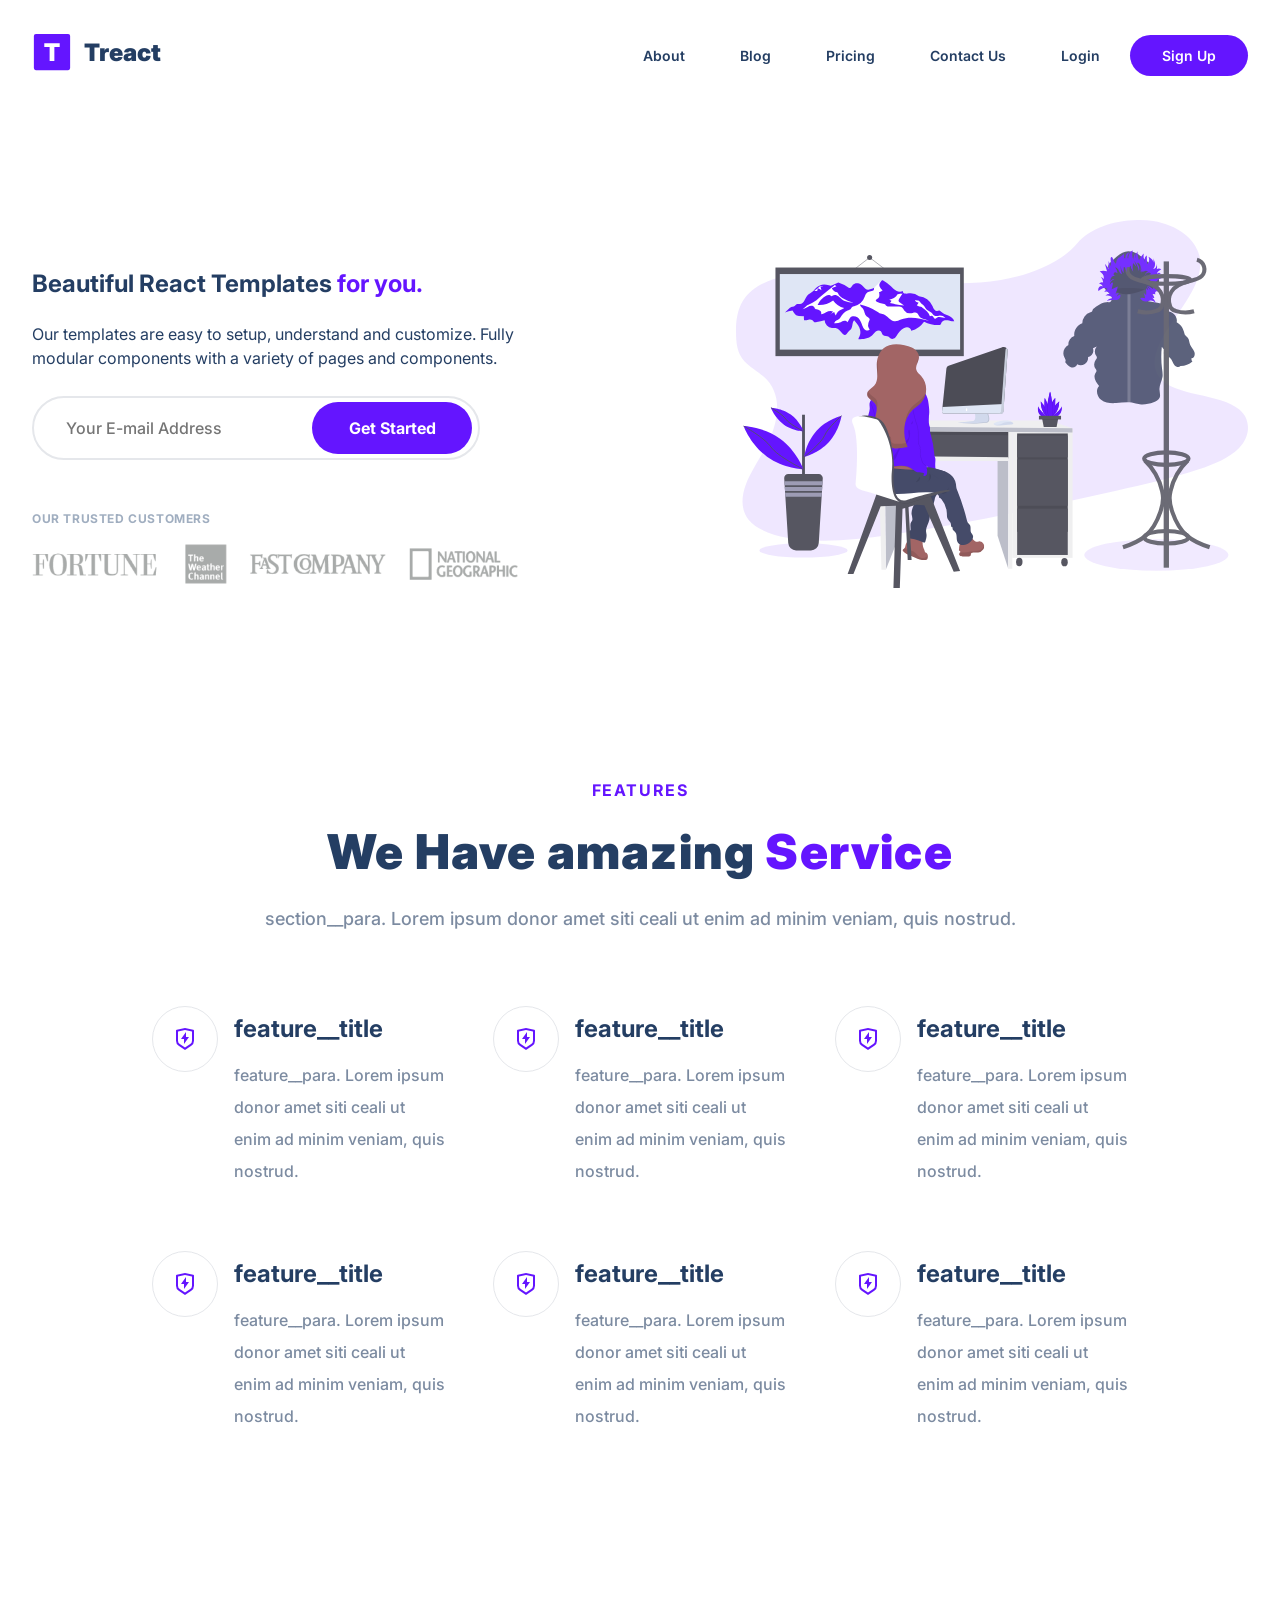
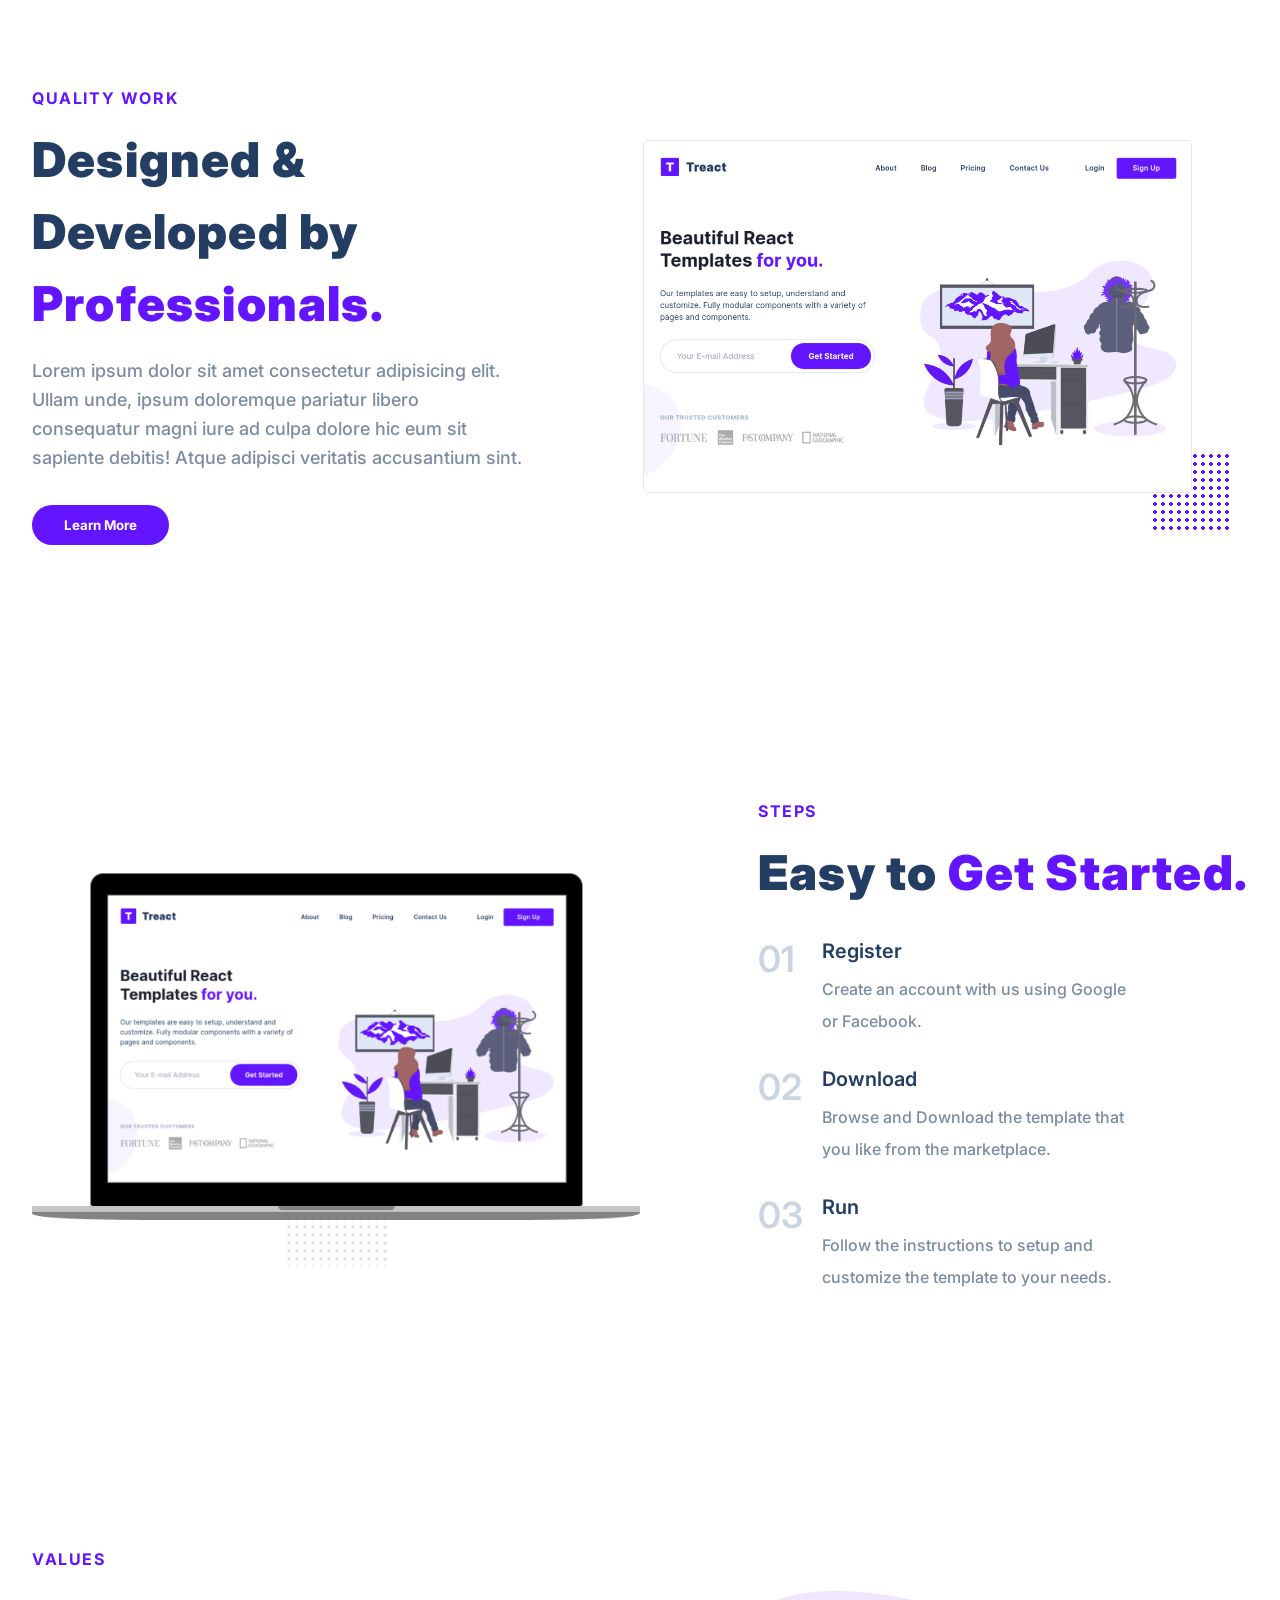
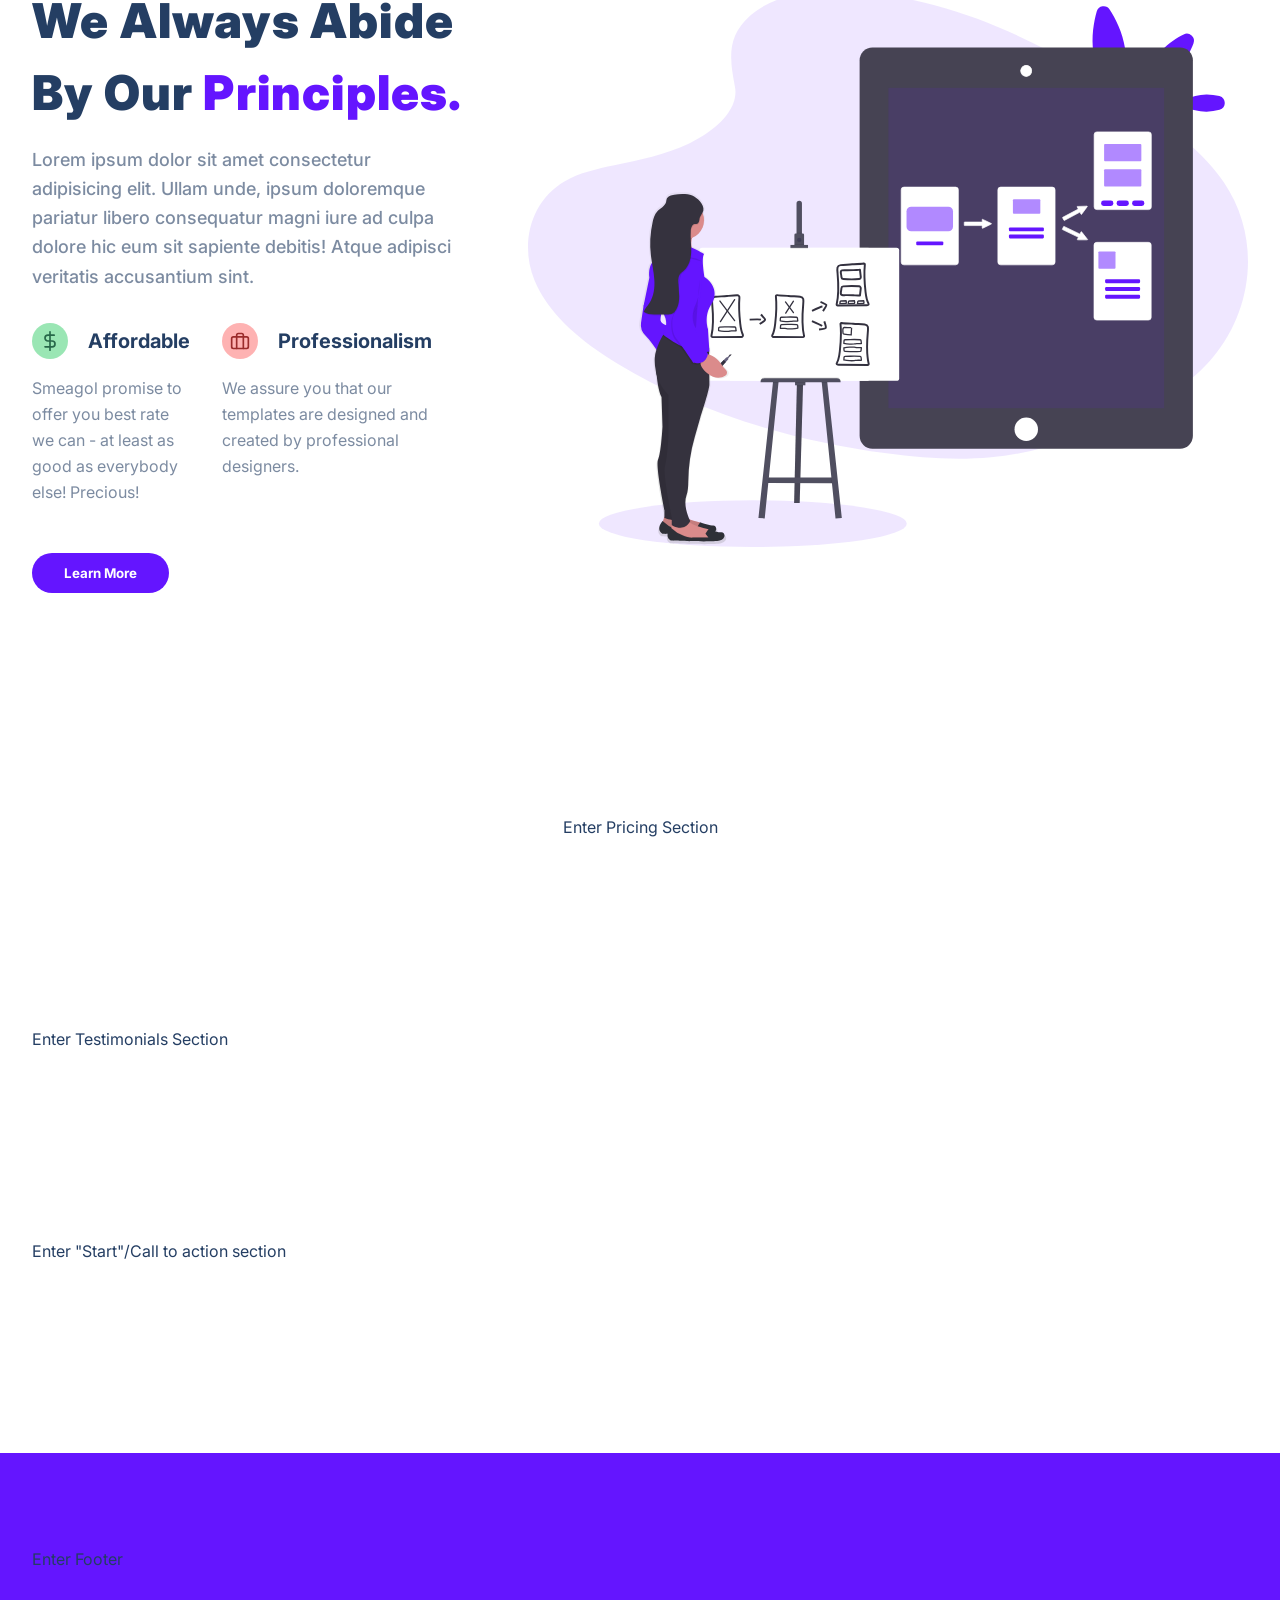
==== commit be594b96: "first commit" ====
--- a/index.html
+++ b/index.html
@@ -180,11 +180,11 @@
         <section id="quality">
             <div class="container">
                 <div class="row">
-                    <div class="quality__description">
+                    <div class="section__description">
                         <div class="section__tag">Quality Work</div>
                         <h2 class="section__title">Designed &amp; Developed by <span class="purple">Professionals.</span></h2>
                         <p class="section__para">Lorem ipsum dolor sit amet consectetur adipisicing elit. Ullam unde, ipsum doloremque pariatur libero consequatur magni iure ad culpa dolore hic eum sit sapiente debitis! Atque adipisci veritatis accusantium sint.</p>
-                        <button class="btn btn__quality">Learn More</button>
+                        <button class="btn section__btn">Learn More</button>
                     </div>
                     <figure class="quality__img--wrapper">
                         <svg class="quality__grid"></svg>
@@ -200,7 +200,45 @@
         <section id="steps">
             <div class="container">
                 <div class="row">
-                    <!--  -->Enter Steps Section<!--  -->
+                    <figure class="steps__img--wrapper">
+                        <img class="steps__img" src="./assets/hero-screenshot-2.241aac1fbc66db29d873.png" />
+                        <svg class="steps__grid"></svg>
+                    </figure>
+
+                    <div class="steps__description">
+
+                        <div class="section__tag">Steps</div>
+                        <h2 class="section__title">Easy to <span class="purple">Get Started.</span></h2>
+                        <div class="steps__list">
+                            <div class="step">
+                                <div class="step__number">01</div>
+                                <div class="step__description">
+                                    <h5>Register</h5>
+                                    <p class="step__para">Create an account with us using Google or Facebook.</p>
+                                </div>
+                            </div>
+
+                        <div class="steps__list">
+                            <div class="step">
+                                <div class="step__number">02</div>
+                                <div class="step__description">
+                                    <h5>Download</h5>
+                                    <p class="step__para">Browse and Download the template that you like from the marketplace.</p>
+                                </div>
+                            </div>
+
+                        <div class="steps__list">
+                            <div class="step">
+                                <div class="step__number">03</div>
+                                <div class="step__description">
+                                    <h5>Run</h5>
+                                    <p class="step__para">Follow the instructions to setup and customize the template to your needs.</p>
+                                </div>
+                            </div>
+
+                        </div>
+                    </div>
+
                 </div>
             </div>
         </section>
@@ -210,7 +248,84 @@
         <section id="values">
             <div class="container">
                 <div class="row">
-                    <!--  -->Enter Values Section<!--  -->
+                    <div class="section__description">
+                        <div class="section__tag">Values</div>
+                        <h2 class="section__title">We Always Abide By Our <span class="purple">Principles.</span></h2>
+                        <p class="section__para">Lorem ipsum dolor sit amet consectetur adipisicing elit. Ullam unde, ipsum doloremque pariatur libero consequatur magni iure ad culpa dolore hic eum sit sapiente debitis! Atque adipisci veritatis accusantium sint.</p>
+                        <div class="values__list">
+
+                            <div class="value">
+                                <div class="value__title">
+                                    <figure class="value__img--wrapper">
+                                    <!-- ICON FROM https://feathericons.com -->
+                                    <svg
+                                        xmlns="http://www.w3.org/2000/svg"
+                                        width="24"
+                                        height="24"
+                                        viewBox="0 0 24 24"
+                                        fill="none"
+                                        stroke="rgba(39, 103, 73, 1)"
+                                        stroke-width="2"
+                                        stroke-linecap="round"
+                                        stroke-linejoin="round"
+                                        class="value__img"
+                                    >
+                                        <line x1="12" y1="1" x2="12" y2="23"></line>
+                                        <path
+                                        d="M17 5H9.5a3.5 3.5 0 0 0 0 7h5a3.5 3.5 0 0 1 0 7H6"
+                                        ></path>
+                                    </svg>
+                                    </figure>
+                                    <div class="value__name">Affordable</div>
+                                </div>
+                                <div class="value__para">
+                                    Smeagol promise to offer you best rate we can - at least as good as everybody else! Precious!
+                                </div>
+                            </div>
+
+                            <div class="value">
+                                <div class="value__title">
+                                    <figure class="value__img--wrapper">
+                                    <!-- TO GET THIS ICON GO TO https://feathericons.com -->
+                                    <svg
+                                        xmlns="http://www.w3.org/2000/svg"
+                                        width="24"
+                                        height="24"
+                                        viewBox="0 0 24 24"
+                                        fill="none"
+                                        stroke="rgba(155, 44, 44, 1)"
+                                        stroke-width="2"
+                                        stroke-linecap="round"
+                                        stroke-linejoin="round"
+                                        class="value__img"
+                                    >
+                                        <rect
+                                        x="2"
+                                        y="7"
+                                        width="20"
+                                        height="14"
+                                        rx="2"
+                                        ry="2"
+                                        ></rect>
+                                        <path
+                                        d="M16 21V5a2 2 0 0 0-2-2h-4a2 2 0 0 0-2 2v16"
+                                        ></path>
+                                    </svg>
+                                    </figure>
+                                    <div class="value__name">Professionalism</div>
+                                </div>
+                                <div class="value__para">
+                                    We assure you that our templates are designed and created by
+                                    professional designers.
+                                </div>
+                            </div>
+                            
+                        </div>
+                        <button class="btn section__btn">Learn More</button>
+                    </div>
+                    <figure class="values__img--wrapper">
+                        <img class="values__img" src="./assets/prototype-illustration.21bc4b3f612a2f257c3d361067582485.svg" />
+                    </figure>
                 </div>
             </div>
         </section>
--- a/style.css
+++ b/style.css
@@ -17,17 +17,6 @@
   --color-primary: #6415ff;
   --color-primary-hover: rgba(80, 17, 204);
   --color-primary-dark: rgba(60, 13, 153);
-
-  /* SECONDARY / ACCENT COLORS */
-  --color-accent-teal-start: rgb(56, 178, 172);
-  --color-accent-teal-end: rgb(129, 230, 217);
-
-  --color-accent-indigo-start: rgb(76, 81, 191);
-  --color-accent-indigo-end: rgb(102, 126, 234);
-
-  --color-accent-red-start: rgb(245, 101, 101);
-  --color-accent-red-end: rgb(254, 178, 178);
-
   --color-accent-warning: rgb(246, 173, 85);
 
   /* BACKGROUND COLORS */
@@ -67,15 +56,26 @@
   --rgb-txt-pri: #243e63;   /* Primary      */
   --rgb-txt-sec: #4b5563;   /* Secondary    */
   --rgb-txt-muted: #7c8ba1; /* Muted        */
+  --rgb-txt-light: #cbd5e0; /* light        */
   --rgb-txt-inv: #fff;      /* Inverse      */
 
   /* Utility colors */
   --rgb-btn-hover: #5011cc;
-  --rgb-success: #10b981;
+  --rgb-success: #9ae6b4;
   --rgb-warning: #fbbf24;
-  --rgb-error: #ef4444;
+  --rgb-error: #feb2b2;
   --rgb-border: #e5e7eb;
   --rgb-border-strong: #a0aec0;
+
+  /* SECONDARY / ACCENT COLORS */
+  --rgb-accent-teal-start: #38b2ac;
+  --rgb-accent-teal-end: #81e6d9;
+
+  --rgb-accent-indigo-start: #4c51bf;
+  --rgb-accent-indigo-end: #667eea;
+
+  --rgb-accent-red-start: #f56565;
+  --rgb-accent-red-end: #feb2b2;  
 }
 
 
@@ -317,6 +317,11 @@
 
 }
 
+.section__description {
+    padding: 32px 64px 32px 0;
+    width: 50%;
+}
+
 .section__title {
     font-size: 48px;
     font-weight: 900;
@@ -336,6 +341,12 @@
     z-index: 1;
     position: relative; /* necessary for child with absolute pos */
 }
+
+.section__btn {
+    padding: 12px 32px;
+    margin-top: 32px;
+}
+
 
 /* 
 
@@ -514,10 +525,11 @@
     width: 50%;
 }
 
+/* Replaced by section__description
 .quality__description {
     max-width: 576px;
     margin-right: 64px;
-}
+} */
 
 .quality__img--wrapper {
     border-radius: 4px;
@@ -546,7 +558,7 @@
     bottom: 0;
     z-index: 0;
 
-    animation: pulseGrid 20s infinite ease-in-out;
+/*    animation: pulseGrid 20s infinite ease-in-out;*/
 }
 
 @keyframes pulseGrid {
@@ -561,37 +573,175 @@
   }
 }
 
-.btn__quality {
-    padding: 12px 32px;
+/* 
+
+STEPS ↓
+
+*/
+
+h5 {
+    font-weight: 600;
+    font-size: 20px;
+    color: var(--rgb-txt-pri); 
+    line-height: 1;    
+}
+
+#steps .row {
+    display: flex;
+    justify-content: space-between;
+    align-items: center;
+}
+
+.steps__description {
+    padding: 32px 0;
+    padding-left: 64px;
+}
+
+.steps__img--wrapper {
+    position: relative;
+    display: flex;
+    width: 50%;
+}
+
+.steps__img {
+    position: relative;
+    width: 100%;
+    z-index: 1;
+}
+
+.steps__grid {
+    /* build the grid */
+    width: 8vw;  /* overall width, scalable */
+    height: 4vw; /* overall height, scalable */
+    background-image: radial-gradient(var(--rgb-border) 2px, transparent 2px); /* dot size/color */
+    background-size: 8px 8px; /* space between */
+
+    /* position the grid */
+    transform: translateX(50%) translateY(90%);
+    position: absolute;
+    display: block;
+    left: calc(50% - 8vw);  /* scaling position */
+    bottom: 0;
+    z-index: 0;
+}
+
+.steps__description {
+    padding: 32px 0;
+    padding-left: 64px;
+}
+
+.steps__list {
+    margin: 0;
+    padding: 0;
+    box-sizing: border-box;
+    font-family: "Inter", sans-serif;
+    color: var(--rgb-txt-pri);
+}
+
+.step {
+    display: flex;
+    align-items: flex-start;
+    margin-top: 32px; 
+}
+
+.step__number {
+    color: var(--rgb-txt-light); 
+    width: 40px;        /**/
+    font-size: 36px;
+    font-weight: 600;
+    line-height: 1;    
+}
+
+.step__description {
+    display: flex;
+    flex-direction: column;
+    margin-left: 24px;
+    max-width: 320px;    
+}
+
+.step_title {
+    font-weight: 600;
+    font-size: 20px;
+    color: var(--rgb-txt-pri);
+    line-height: 1;    
+}
+
+.step__para {
+    font-size: medium;
+    color: var(--rgb-txt-muted);
+    margin-top: 12px;
+    font-weight: 500;
+    line-height: 2;    
+}
+
+/* 
+
+VALUES ↓
+
+*/
+
+#values .row {
+    display: flex;
+    justify-content: space-between;
+    align-items: center;
+}
+
+.values__description {
+    width: 50%;
+}
+
+.values__list {
+    display: flex;
     margin-top: 32px;
-}
-
-/* 
-
-STEPS ↓
-
-*/
-
-
-#steps .row {
-    display: flex;
-    justify-content: space-between;
-    align-items: center;
-}
-
-
-/* 
-
-VALUES ↓
-
-*/
-
-#values .row {
-    display: flex;
-    justify-content: space-between;
-    align-items: center;
-}
-
+    margin-bottom: 16px;
+}
+
+.value {
+    display: flex;
+    flex-direction: column;
+    margin-right: 32px;
+}
+
+.value__title {
+    /* container for the img and name */
+    display: flex;
+    align-items: center;
+}
+
+.value__img--wrapper {
+    background-color: var(--rgb-error);
+
+    border-radius: 50%;
+    display: flex;
+    justify-content: center;
+    align-items: center;
+    width: 36px;
+    height: 36px;
+}
+
+.value:nth-child(1) .value__img--wrapper {
+    background-color: var(--rgb-success);
+}
+
+.value__img {
+    width: 20px;
+}
+
+.value__name {
+    font-size: 20px;
+    font-weight: bold;
+    margin-left: 20px;
+}
+
+.value__para {
+    color: var(--rgb-txt-muted);
+    margin-top: 16px;
+    line-height: 1.625;
+}
+
+/*.values__img {
+    width: 50%;
+}*/
 
 /*
 
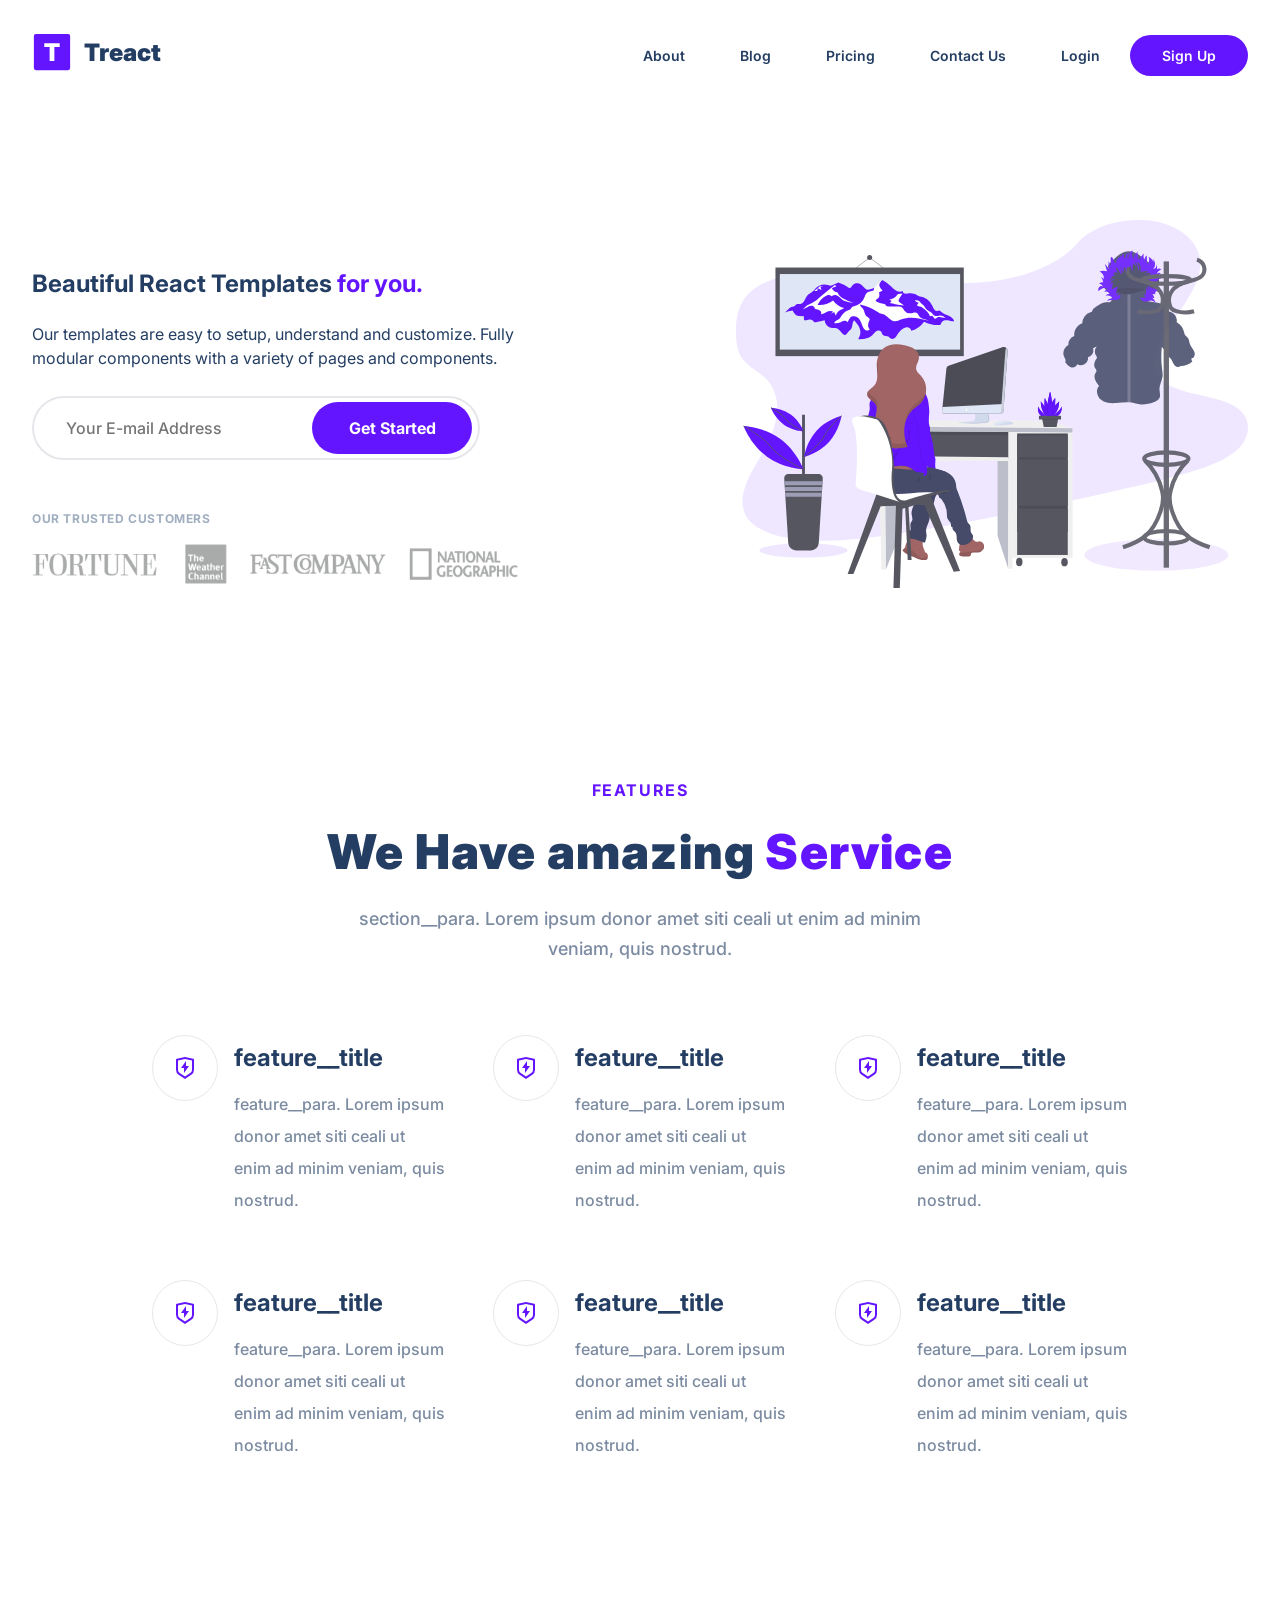
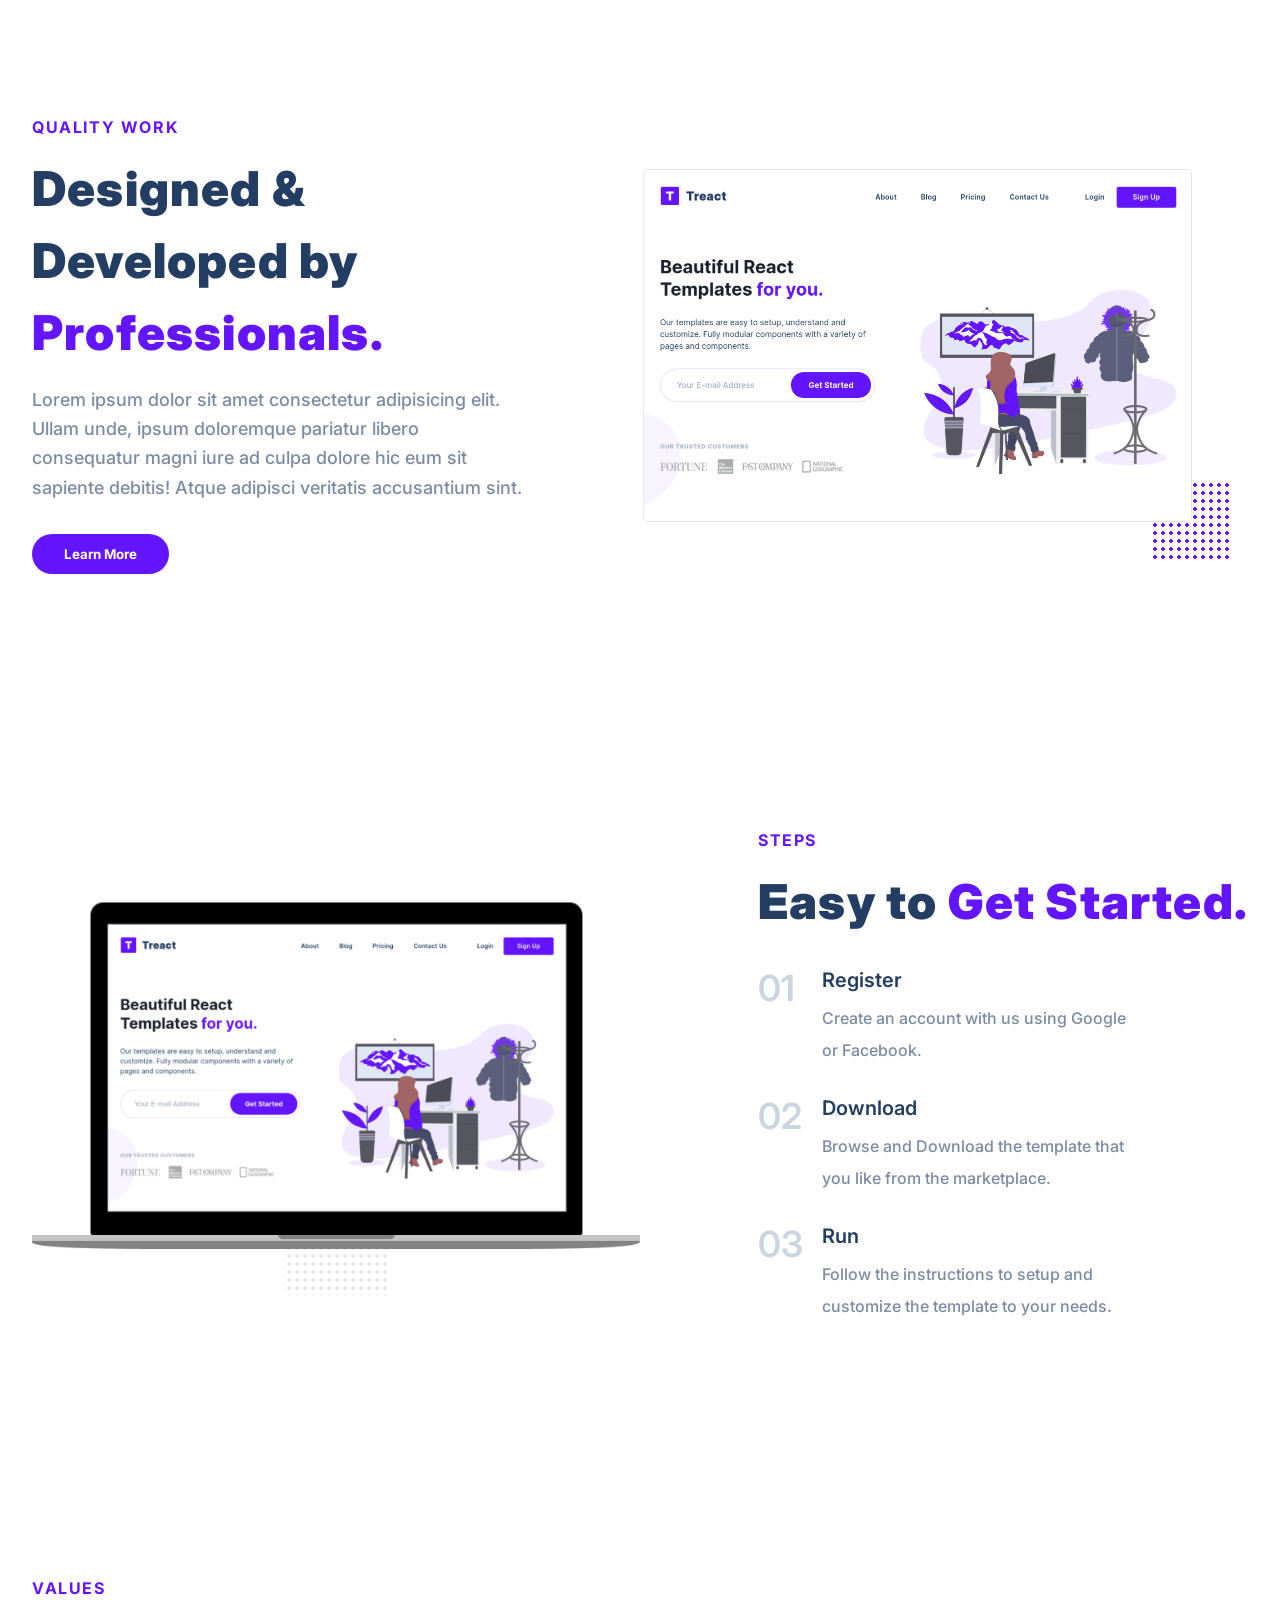
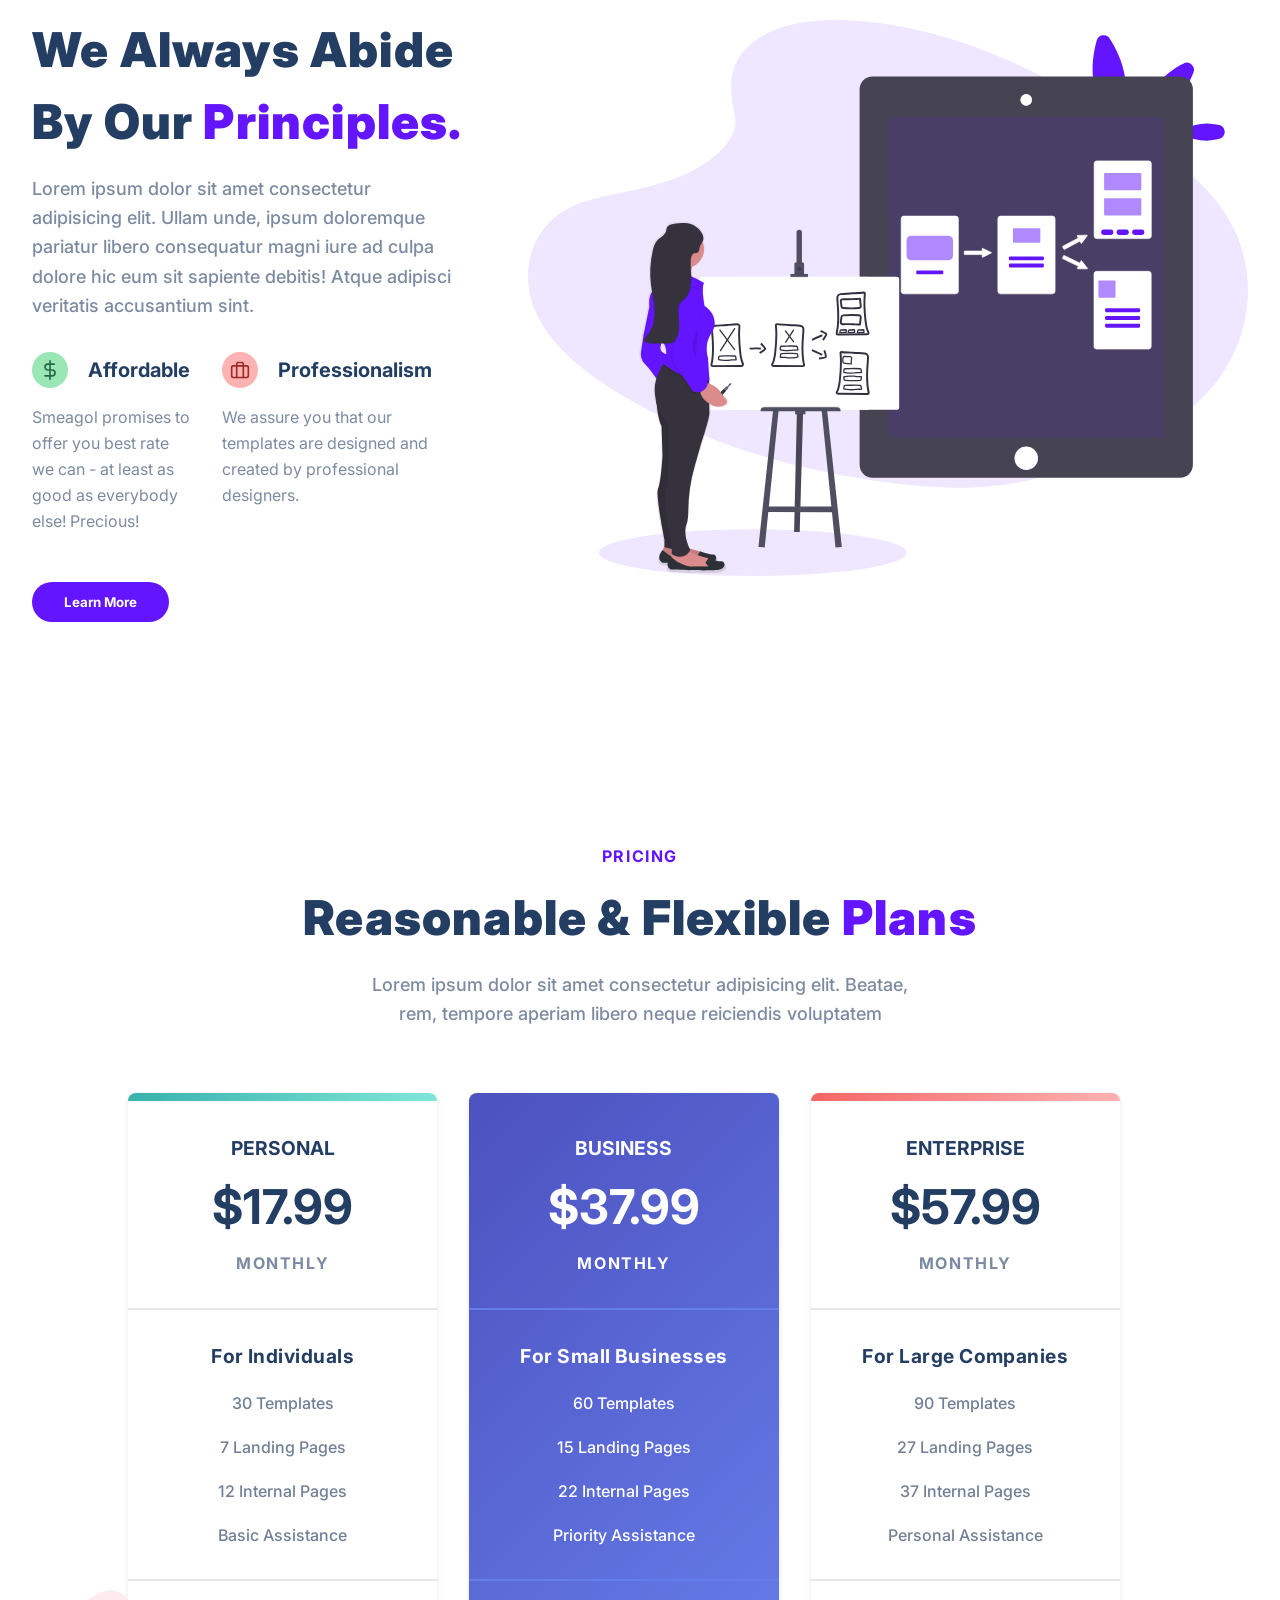
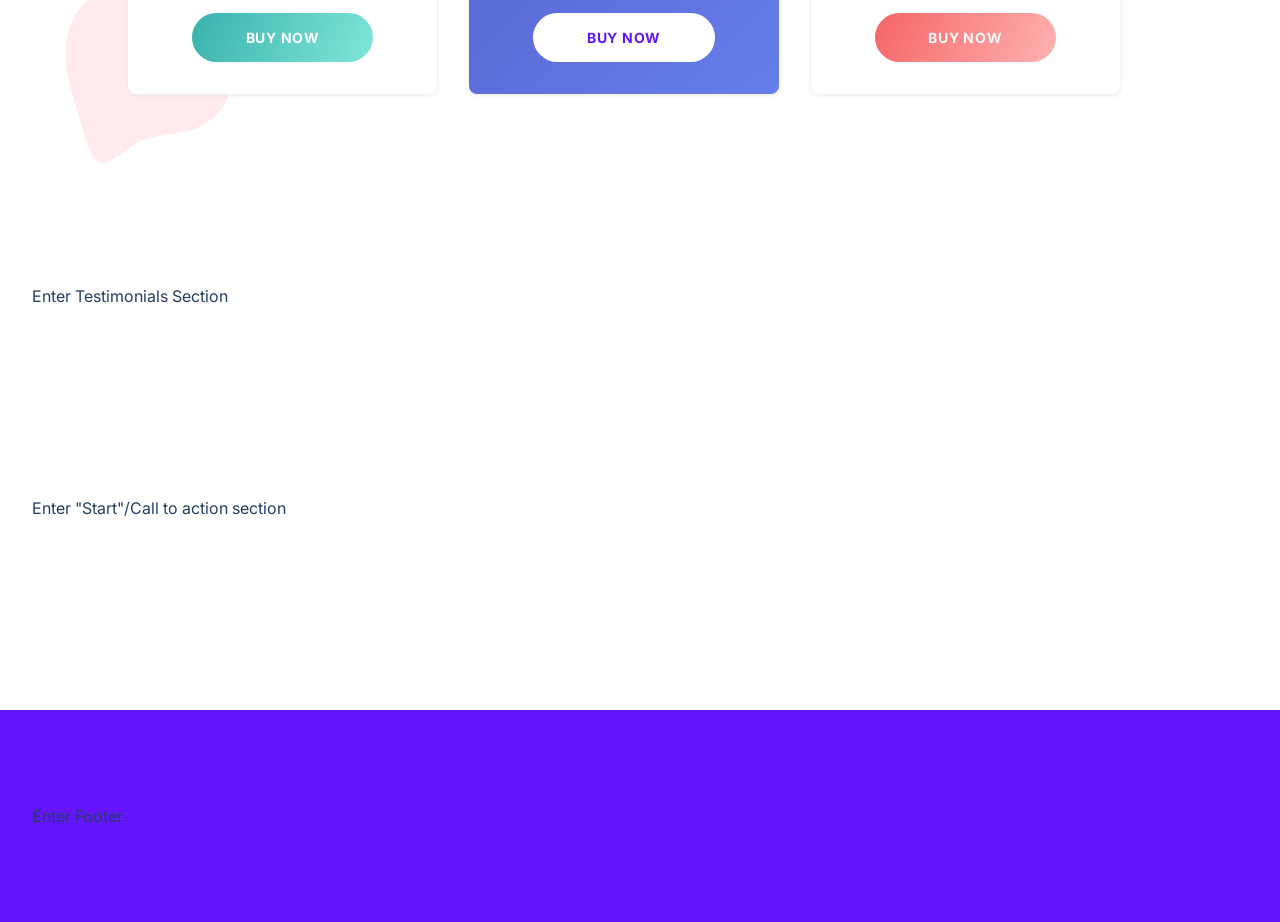
==== commit 3ae26f64: "finished pricing section" ====
--- a/index.html
+++ b/index.html
@@ -94,7 +94,7 @@
                 <div class="row__narrow">
                     <h4 class="section__tag">Features</h4>
                     <h2 class="section__title">We Have amazing <span class="purple">Service</span></h2>
-                    <div class="section__para">section__para. Lorem ipsum donor amet siti ceali ut enim ad minim veniam, quis nostrud.</div>
+                    <div class="section__para text-center">section__para. Lorem ipsum donor amet siti ceali ut enim ad minim veniam, quis nostrud.</div>
                     <div class="features">
 
                         <div class="feature">
@@ -279,7 +279,7 @@
                                     <div class="value__name">Affordable</div>
                                 </div>
                                 <div class="value__para">
-                                    Smeagol promise to offer you best rate we can - at least as good as everybody else! Precious!
+                                    Smeagol promises to offer you best rate we can - at least as good as everybody else! Precious!
                                 </div>
                             </div>
 
@@ -334,8 +334,82 @@
 
         <section id="pricing">
             <div class="container">
-                <div class="row">
-                    <!--  -->Enter Pricing Section<!--  -->
+                <div class="row__narrow">
+                    <h4 class="section__tag">Pricing</h4>
+                    <h2 class="section__title">Reasonable &amp; Flexible <span class="purple">Plans</span></h2>
+                    <div class="section__para text-center">Lorem ipsum dolor sit amet consectetur adipisicing elit. Beatae, rem, tempore aperiam libero neque reiciendis voluptatem</div>
+                    <div class="plans">
+                        <div class="plan">
+                            <div class="plan__stripe"></div>
+                            <div class="plan__top">
+                            <div class="plan__name">PERSONAL</div>
+                            <div class="plan__price">$17.99</div>
+                            <div class="plan__duration">MONTHLY</div>
+                            </div>
+                            <div class="plan__middle">
+                            <div class="plan__target">For Individuals</div>
+                            <p class="plan__feature">30 Templates</p>
+                            <p class="plan__feature">7 Landing Pages</p>
+                            <p class="plan__feature">12 Internal Pages</p>
+                            <p class="plan__feature">Basic Assistance</p>
+                            </div>
+                            <div class="plan__bottom">
+                            <button class="plan__button">buy now</button>
+                            </div>
+                        </div>
+
+                        <div class="plan">
+                            <div class="plan__stripe"></div>
+                            <div class="plan__top">
+                            <div class="plan__name">BUSINESS</div>
+                            <div class="plan__price">$37.99</div>
+                            <div class="plan__duration">MONTHLY</div>
+                            </div>
+                            <div class="plan__middle">
+                            <div class="plan__target">For Small Businesses</div>
+                            <p class="plan__feature">60 Templates</p>
+                            <p class="plan__feature">15 Landing Pages</p>
+                            <p class="plan__feature">22 Internal Pages</p>
+                            <p class="plan__feature">Priority Assistance</p>
+                            </div>
+                            <div class="plan__bottom">
+                            <button class="plan__button">buy now</button>
+                            </div>
+                        </div>
+                        
+                        <div class="plan">
+                            <div class="plan__stripe"></div>
+                            <div class="plan__top">
+                            <div class="plan__name">ENTERPRISE</div>
+                            <div class="plan__price">$57.99</div>
+                            <div class="plan__duration">MONTHLY</div>
+                            </div>
+                            <div class="plan__middle">
+                            <div class="plan__target">For Large Companies</div>
+                            <p class="plan__feature">90 Templates</p>
+                            <p class="plan__feature">27 Landing Pages</p>
+                            <p class="plan__feature">37 Internal Pages</p>
+                            <p class="plan__feature">Personal Assistance</p>
+                            </div>
+                            <div class="plan__bottom">
+                            <button class="plan__button">buy now</button>
+                            </div>
+                        </div>
+                    <svg
+                        width="600"
+                        height="600"
+                        viewBox="0 0 600 600"
+                        xmlns="http://www.w3.org/2000/svg"
+                        class="plans__blob"
+                    >
+                        <g transform="translate(300,300)">
+                        <path
+                            d="M82,-98.3C129.8,-57.7,208.2,-54.1,229.6,-26.6C251.1,1,215.6,52.5,172.9,74.9C130.2,97.2,80.3,90.4,37.8,107.5C-4.8,124.7,-40,165.7,-63.3,162.3C-86.5,158.8,-97.8,110.9,-109.3,72.2C-120.7,33.5,-132.2,4.1,-140.1,-37.4C-147.9,-79,-152.1,-132.6,-128.1,-177.3C-104.1,-222.1,-52.1,-258,-17.5,-237.2C17.1,-216.4,34.3,-138.9,82,-98.3Z"
+                            fill="#FFB4BC"
+                        ></path>
+                        </g>
+                    </svg>
+
                 </div>
             </div>
         </section>
--- a/style.css
+++ b/style.css
@@ -53,7 +53,8 @@
   --rgb-accent: #f59e0b;
 
   /* Text colors */
-  --rgb-txt-pri: #243e63;   /* Primary      */
+  --rgb-txt-dark: #1a202cff;      /* Default       */
+  --rgb-txt-pri: #243e63ff;   /* Primary      */
   --rgb-txt-sec: #4b5563;   /* Secondary    */
   --rgb-txt-muted: #7c8ba1; /* Muted        */
   --rgb-txt-light: #cbd5e0; /* light        */
@@ -121,6 +122,11 @@
     text-decoration: none;
 }
 
+button {
+    cursor: pointer;
+    border: none;
+}
+
 img {
     width: 100%;
 }
@@ -132,9 +138,13 @@
 }
 
 .row__narrow {
+    display: flex;
+    flex-direction: column;
+    align-items: center;
     width: 100%;
     max-width: 1024px;
     margin: 0 auto;
+
 }
 
 .container {
@@ -335,6 +345,11 @@
     font-weight: 500;
     color: var(--rgb-txt-muted);
     line-height: 1.625;
+    max-width: 576px;
+}
+
+.text-center {
+    text-align: center;
 }
 
 .section__img--wrapper {
@@ -456,11 +471,11 @@
     position: relative;
 }
 
-#features .row__narrow {
+/*#features .row__narrow {
     display: flex;
     flex-direction: column;
     align-items: center;
-}
+}*/
 
 .features {
     margin-top: 40px;
@@ -754,6 +769,169 @@
     display: flex;
     flex-direction: column;
     align-items: center;
+}
+
+.plans {
+    display: flex;
+    position: relative;
+    flex-direction: row;
+    width: 100%;
+    justify-content: space-between;
+}
+
+.plan {
+    position: relative;
+    margin-top: 4rem;
+    display: flex;
+    width: 100%;
+    max-width: 24rem;
+    flex-direction: column;
+    border-radius: 0.5rem;
+    background-color: var(--rgb-surface);
+    padding-left: 2rem;
+    padding-right: 2rem;
+    margin-right: 2rem;
+    padding-top: 0.5rem;
+    text-align: center;
+    color: var(--rgb-txt-dark);
+    box-shadow: 0px 1px 5px var(--rgb-border);
+}
+
+.plan__stripe {
+    color: var(--rgb-bg);
+    background: linear-gradient(115deg, var(--rgb-accent-teal-start) 0%, var(--rgb-accent-teal-end) 100%); 
+    position: absolute;
+    left: 0px;
+    right: 0px;
+    top: 0px;
+    height: 0.5rem;
+    border-top-left-radius: 0.5rem;
+    border-top-right-radius: 0.5rem;
+}
+
+.plan__top {
+    display: flex;
+    flex-direction: column;
+    padding-top: 2rem;
+    padding-bottom: 2rem;
+    text-transform: uppercase;
+    line-height: 1.625;
+}
+
+.plan__name {
+    font-size: larger;
+    font-weight: bold;
+    line-height: 1.625;
+}
+
+.plan__price {
+    font-size: 48px;
+    font-weight: bold;
+    line-height: 1.625;
+    margin: 4px 0;
+}
+
+.plan__duration {
+    color: var(--rgb-txt-muted);
+    font-size: 16px;
+    letter-spacing: 0.1em;
+    font-weight: bold;
+    line-height: 1.625;
+}
+
+.plan__middle {
+    margin-left: -2rem;
+    margin-right: -2rem;
+    display: flex;
+    flex: 1 1 0%;
+    flex-direction: column;
+    border-top: 2px solid var(--rgb-border);
+    border-bottom: 2px solid var(--rgb-border);
+    padding: 2rem;
+}
+
+.plan__target {
+    font-size: larger;
+    font-weight: 700;
+    line-height: 1.5;
+    letter-spacing: 0.025em;
+}
+
+.plan__feature {
+    margin-top: 20px;
+    font-weight: 500;
+    color: var(--text-tertiary);
+    font-size: 16px;
+    line-height: 1.5;
+}
+
+.plan__bottom {
+    padding: 2rem;
+}
+
+.plan__button {
+    color: var(--rgb-bg);
+    background: linear-gradient(115deg, var(--rgb-accent-teal-start) 0%, var(--rgb-accent-teal-end) 100%); 
+    border-radius: 0.25rem;
+    padding: 0.75rem 2rem;
+    font-weight: 700;
+    color: var(--rgb-surface);
+    transition: all 300ms ease;
+    width: 100%;
+    border-radius: 100px;
+    padding-top: 1rem;
+    padding-bottom: 1rem;
+    font-size: 0.875rem;
+    text-transform: uppercase;
+    letter-spacing: 0.05em;
+}
+
+.plan__button:hover {
+  transform: translate(1px, -1px);
+  box-shadow: 0px 20px 25px -5px #0002;
+}
+
+.plan:nth-child(3) .plan__stripe,
+.plan:nth-child(3) .plan__button {
+    color: var(--rgb-bg);
+    background: linear-gradient(115deg, var(--rgb-accent-red-start) 0%, var(--rgb-accent-red-end) 100%);
+}
+
+.plan:nth-child(2) {
+    background: linear-gradient(135deg, var(--rgb-accent-indigo-start) 0%, var(--rgb-accent-indigo-end) 100%);
+}
+
+.plan:nth-child(2) .plan__name,
+.plan:nth-child(2) .plan__price,
+.plan:nth-child(2) .plan__target,
+.plan:nth-child(2) .plan__duration,
+.plan:nth-child(2) .plan__feature {
+    color: var(--rgb-surface);
+}
+
+.plan:nth-child(2) .plan__button {
+    color: var(--rgb-pri);
+    background: var(--rgb-surface);
+}
+
+.plan:nth-child(2) .plan__middle {
+    border-top: 2px solid var(--rgb-accent-indigo-end);
+    border-bottom: 2px solid var(--rgb-accent-indigo-end);
+}
+
+.plan:nth-child(2) .plan__stripe {
+  visibility: hidden;
+}
+
+.plans__blob {
+    z-index: -1;
+    position: absolute;
+    left: 0;
+    bottom: 0;
+    transform: translateX(-50%) translateY(50%) scaleX(1) scaleY(1);
+    height: 256px;
+    width: 256px;
+    opacity: 0.25;    
 }
 
 /* 
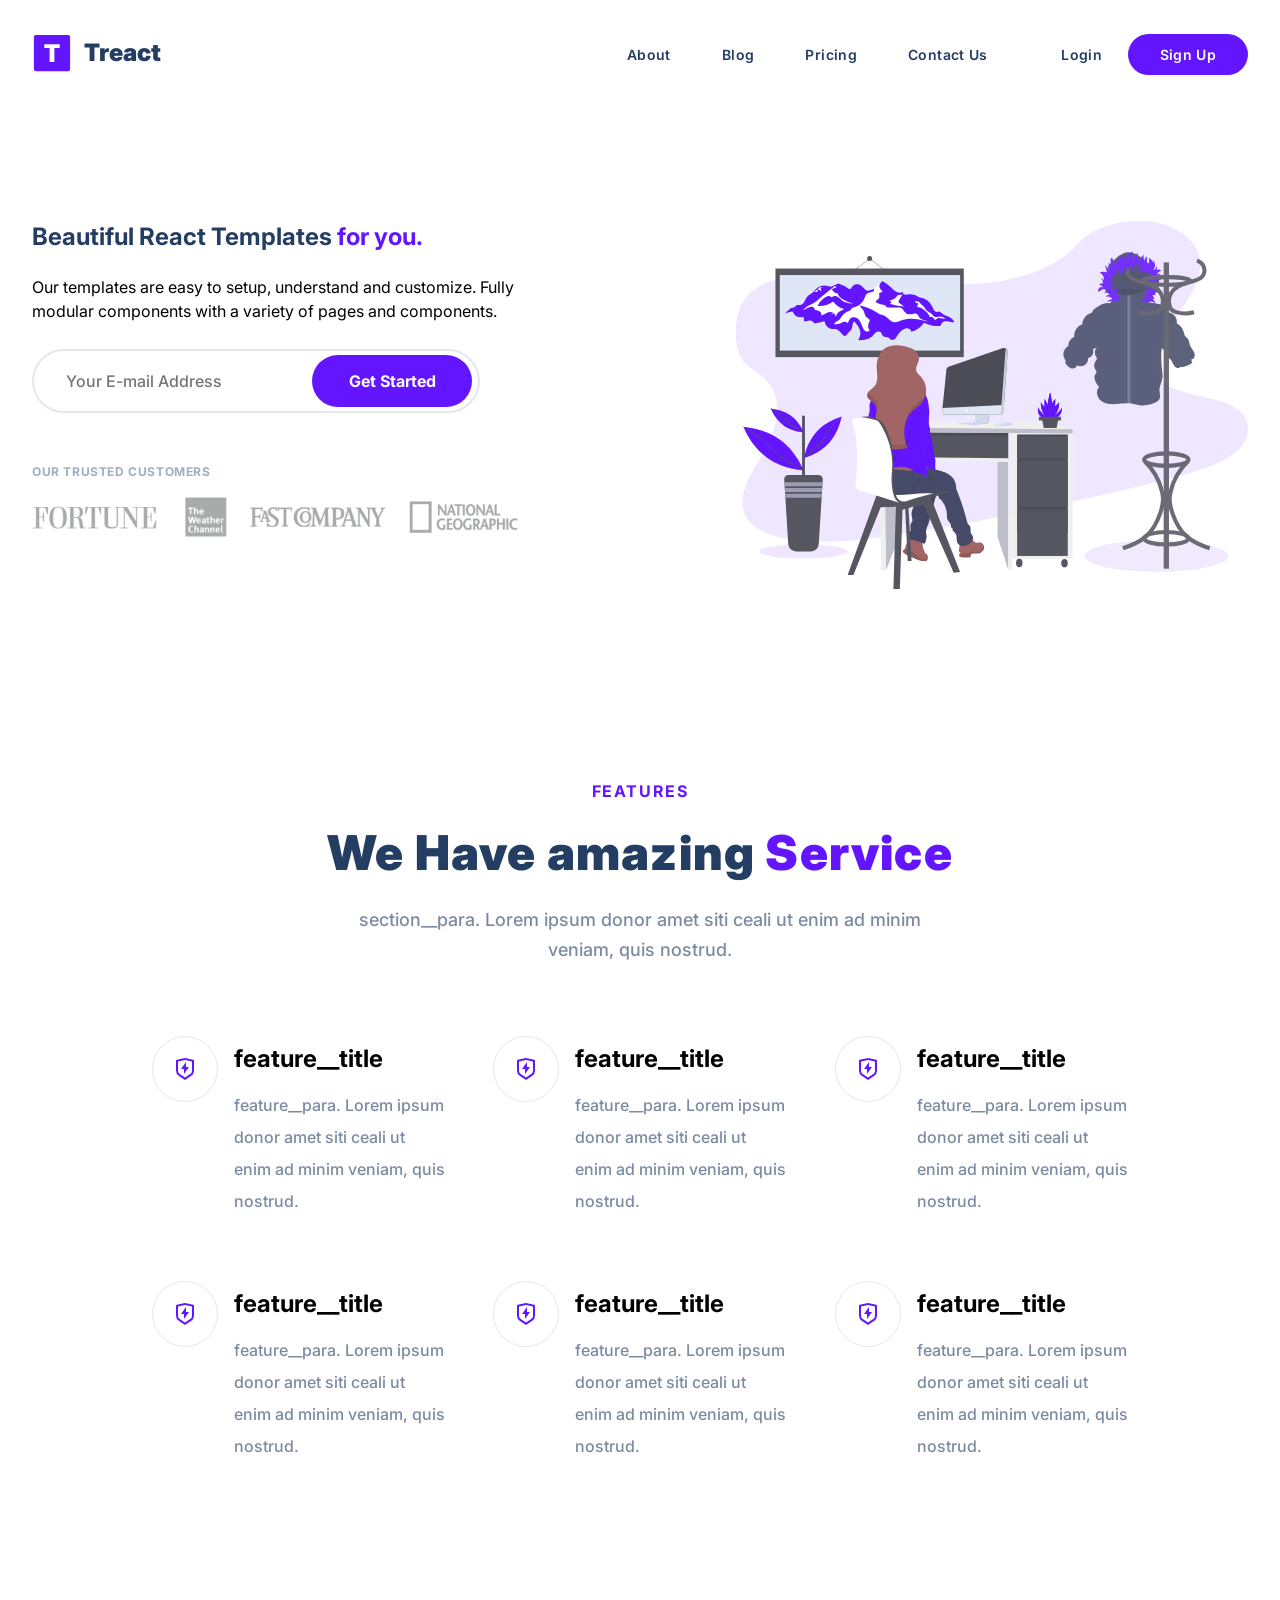
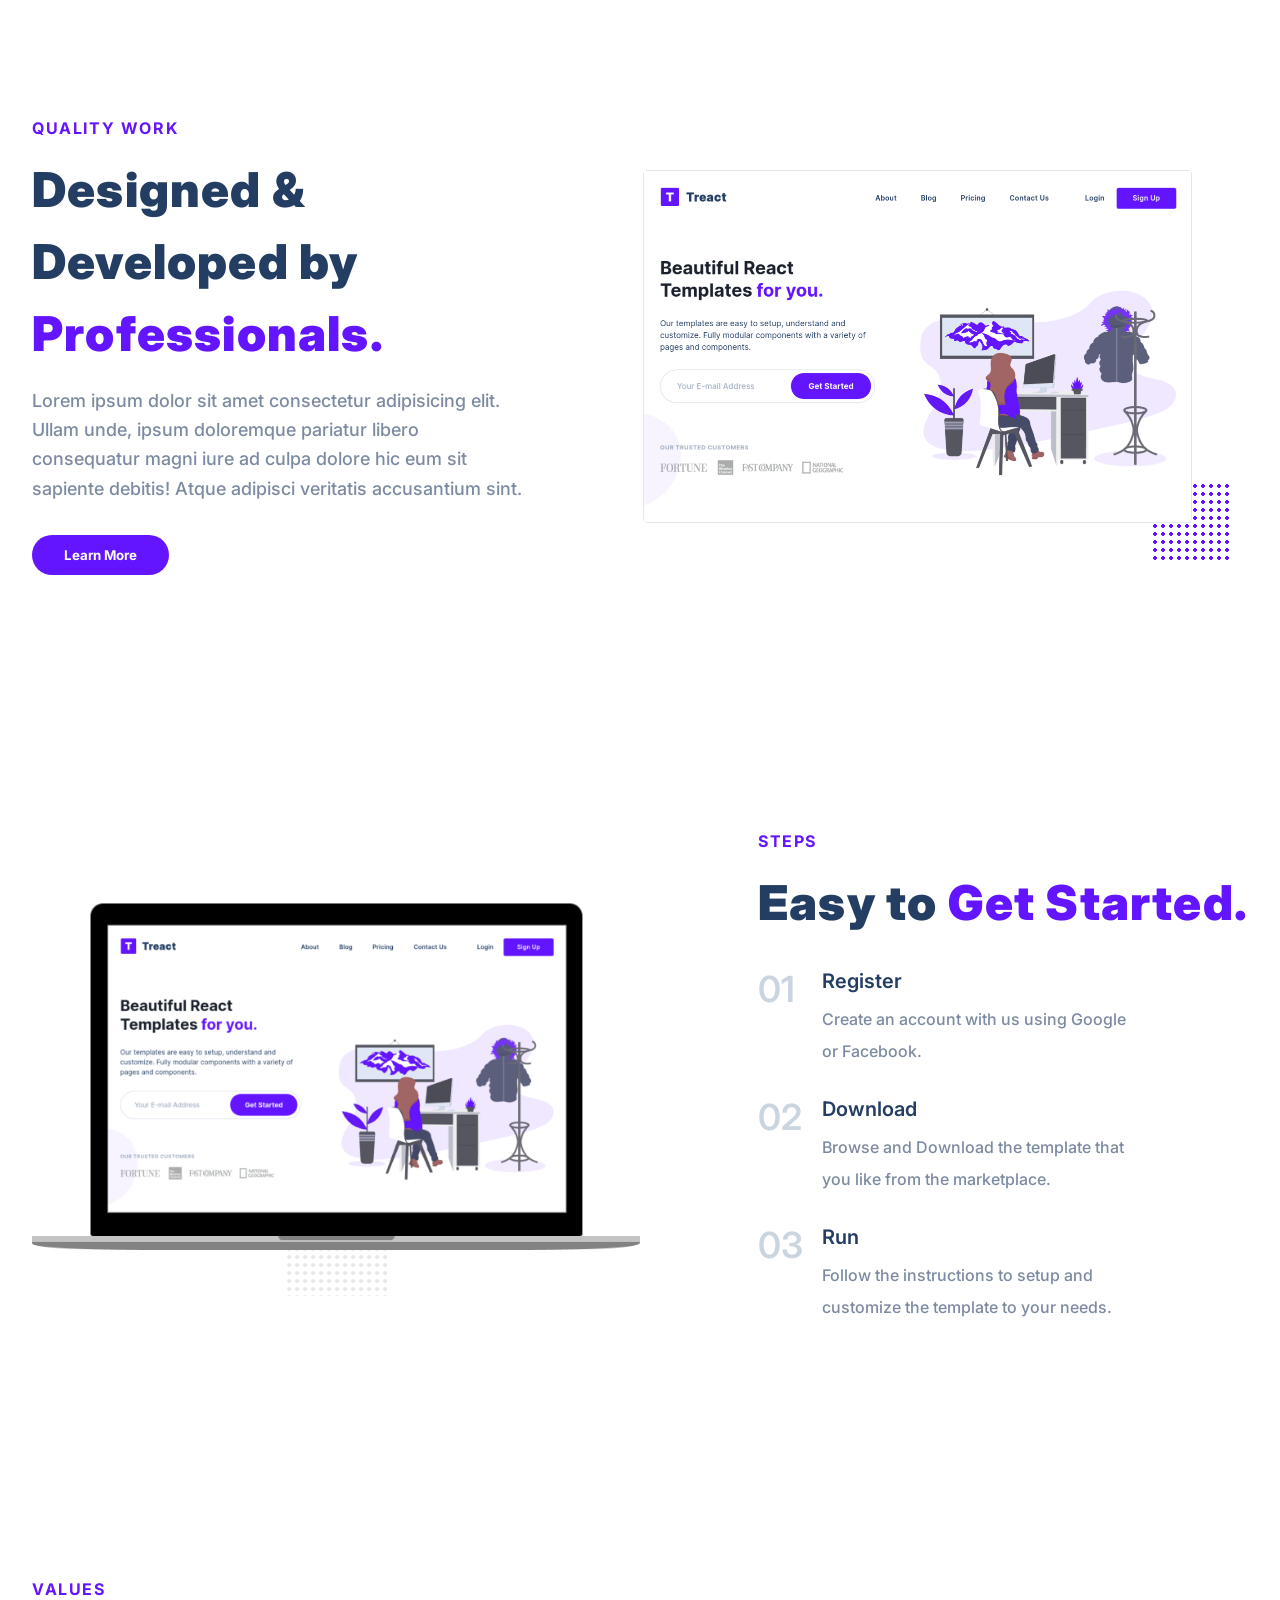
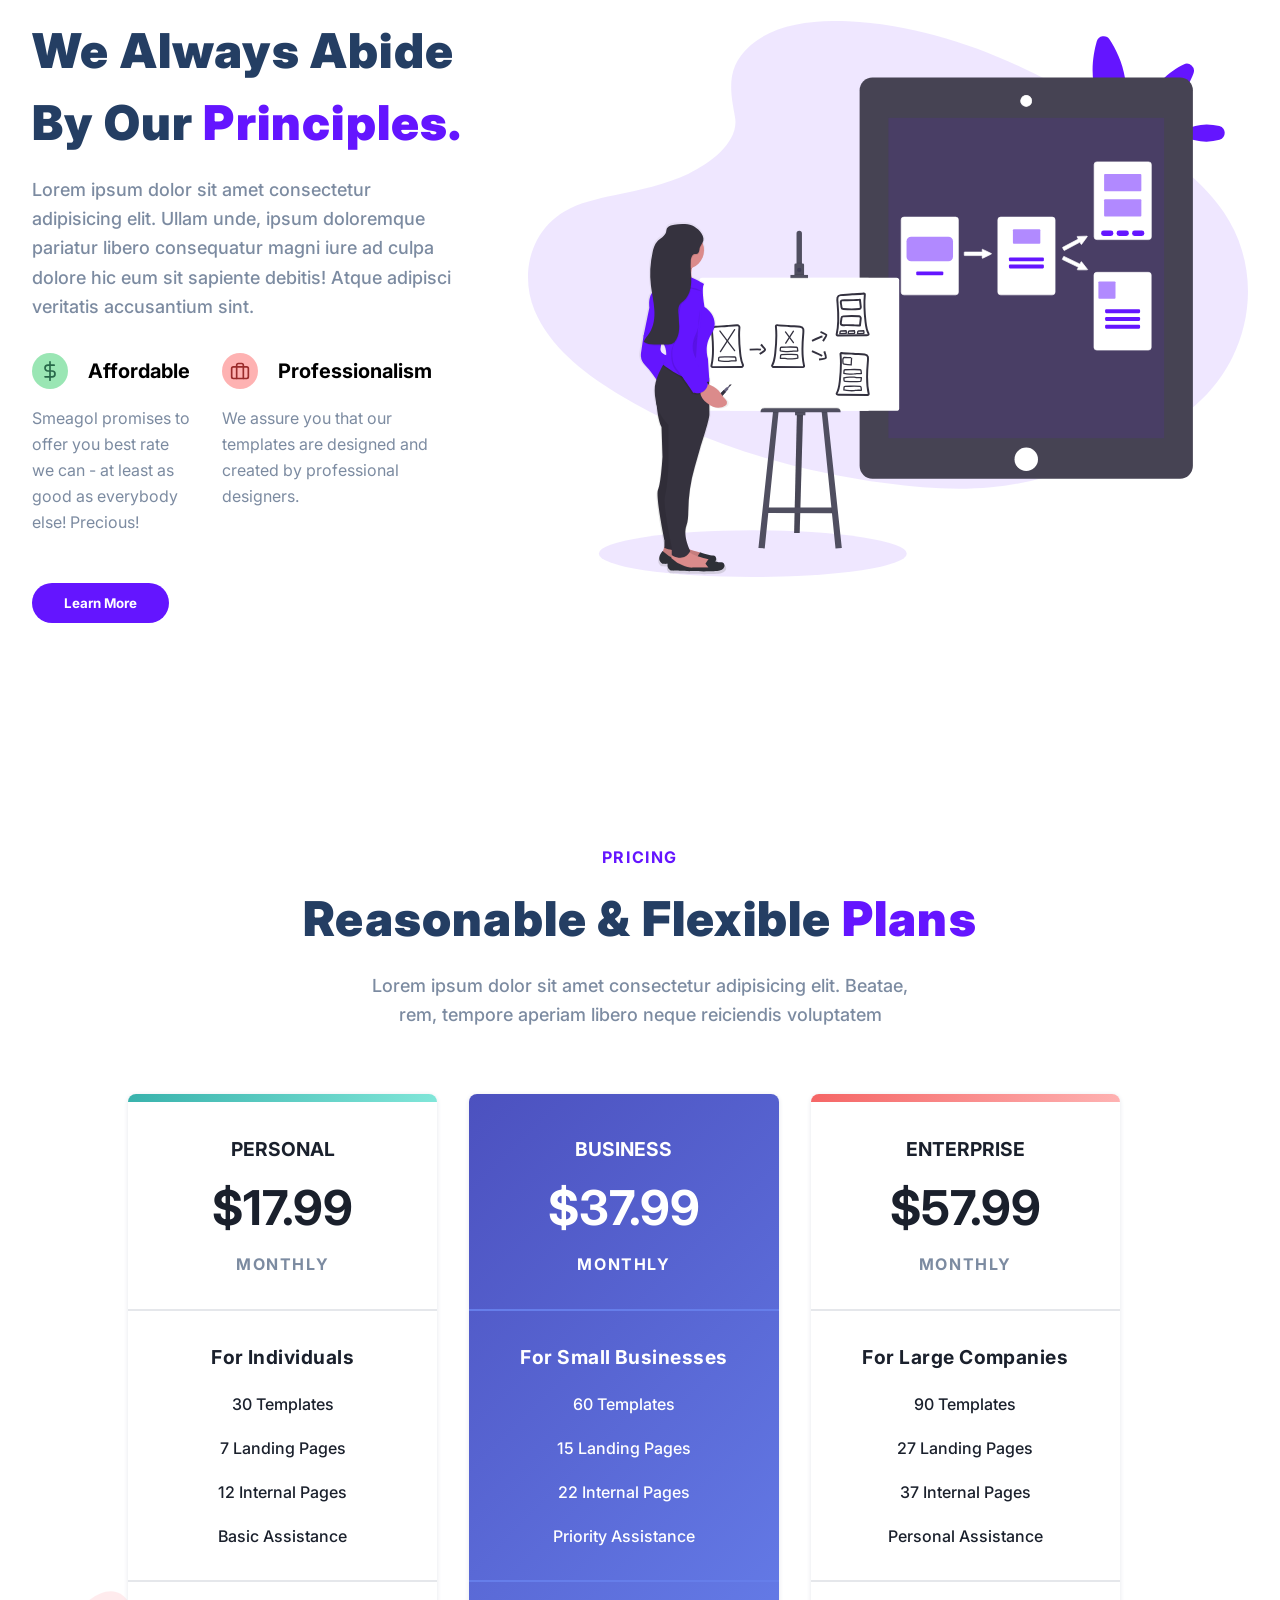
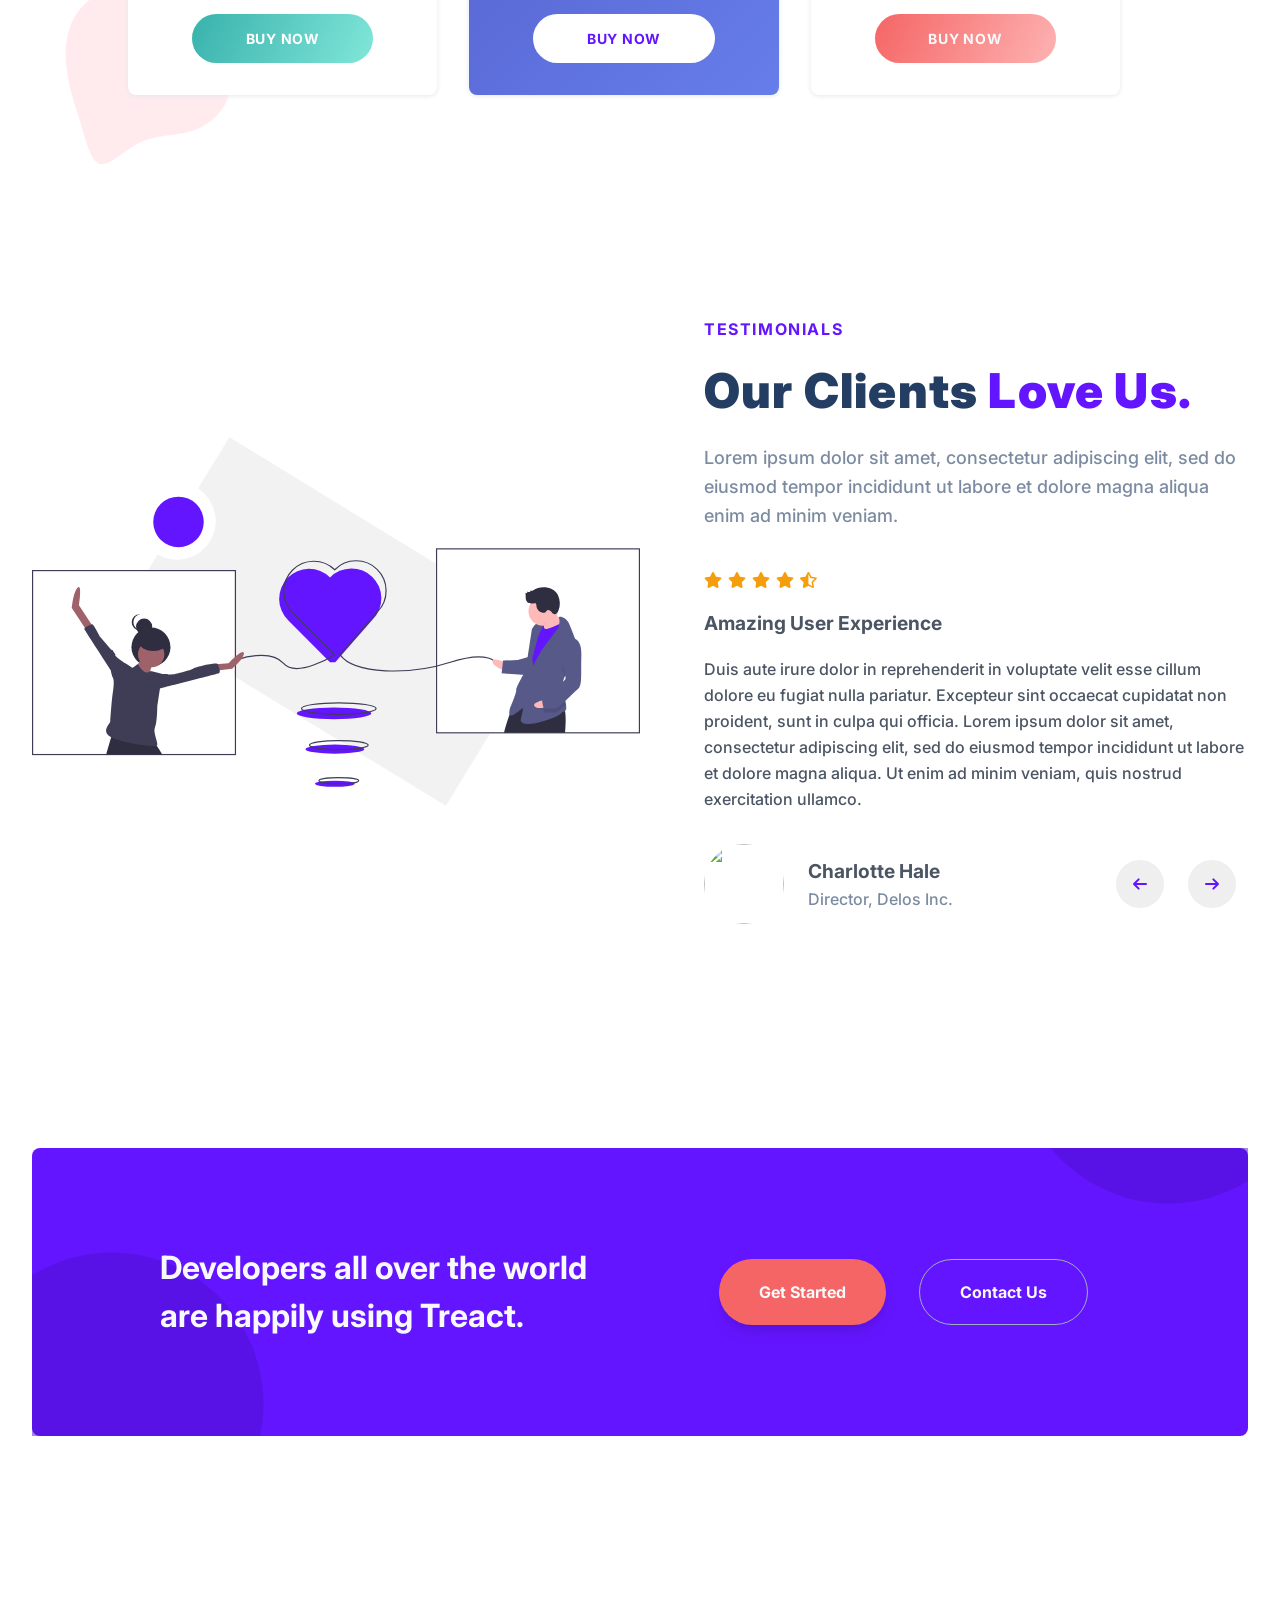
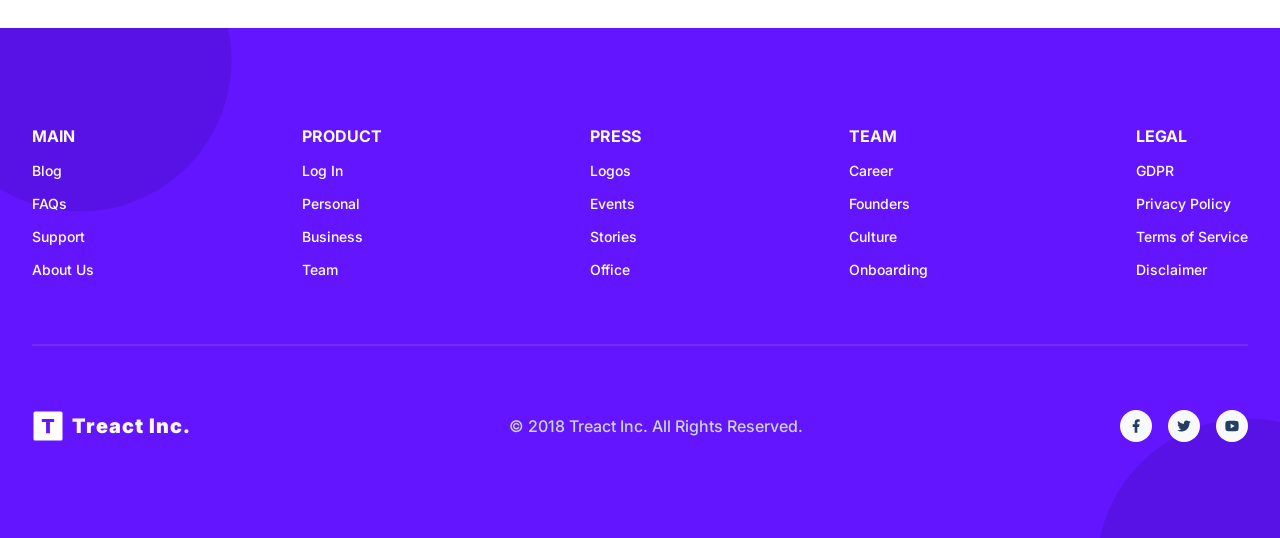
==== commit dacf93a6: "more changes" ====
--- a/index.html
+++ b/index.html
@@ -21,10 +21,10 @@
                     <div class="nav__logo--title">Treact</div>
                 </div>
                 <div class="nav__links">
-                    <a href="#" class="nav__link">About</a>
-                    <a href="#" class="nav__link">Blog</a>
-                    <a href="#" class="nav__link">Pricing</a>
-                    <a href="#" class="nav__link">Contact Us</a>
+                    <a href="#features" class="nav__link">About</a>
+                    <a href="#testimonials" class="nav__link">Blog</a>
+                    <a href="#pricing" class="nav__link">Pricing</a>
+                    <a href="#footer" class="nav__link">Contact Us</a>
                     <a href="#" class="nav__link login">Login</a>
                     <button href="#" class="btn nav__link nav__link--primary">Sign Up</button>
                 </div>
@@ -52,12 +52,12 @@
                 </svg>
             </button>
             <div class="modal__links">
-                <a class="modal__link">About</a>
-                <a class="modal__link">Blog</a>
-                <a class="modal__link">Pricing</a>
-                <a class="modal__link">Contact Us</a>
-                <a class="modal__link">Login</a>
-                <a class="btn modal__link modal__link--primary">Sign Up</a>
+                <a href="#features" class="modal__link" onclick="closeMenu()">About</a>
+                <a href="#testimonials" class="modal__link" onclick="closeMenu()">Blog</a>
+                <a href="#pricing" class="modal__link" onclick="closeMenu()">Pricing</a>
+                <a href="#footer" class="modal__link" onclick="closeMenu()">Contact Us</a>
+                <a href="#" class="modal__link" onclick="closeMenu()">Login</a>
+                <a href="#" class="btn modal__link modal__link--pri" onclick="closeMenu()">Sign Up</a>
             </div>
         </div>
 
@@ -184,7 +184,7 @@
                         <div class="section__tag">Quality Work</div>
                         <h2 class="section__title">Designed &amp; Developed by <span class="purple">Professionals.</span></h2>
                         <p class="section__para">Lorem ipsum dolor sit amet consectetur adipisicing elit. Ullam unde, ipsum doloremque pariatur libero consequatur magni iure ad culpa dolore hic eum sit sapiente debitis! Atque adipisci veritatis accusantium sint.</p>
-                        <button class="btn section__btn">Learn More</button>
+                        <button href="#steps" class="btn section__btn">Learn More</button>
                     </div>
                     <figure class="quality__img--wrapper">
                         <svg class="quality__grid"></svg>
@@ -205,7 +205,7 @@
                         <svg class="steps__grid"></svg>
                     </figure>
 
-                    <div class="steps__description">
+                    <div class="section__description--other">
 
                         <div class="section__tag">Steps</div>
                         <h2 class="section__title">Easy to <span class="purple">Get Started.</span></h2>
@@ -419,7 +419,78 @@
         <section id="testimonials">
             <div class="container">
                 <div class="row">
-                    <!--  -->Enter Testimonials Section<!--  -->
+                    <img
+                    src="./assets/love-illustration.c759090fa833369ad6ffb6eb19cacb3e.svg"
+                    alt=""
+                    class="testimonials__img"
+                    />
+                    <div class="section__description--other">
+                    <div class="section__tag">testimonials</div>
+                    <h2 class="section__title">
+                        Our Clients <span class="purple">Love Us.</span>
+                    </h2>
+                    <p class="section__para">
+                        Lorem ipsum dolor sit amet, consectetur adipiscing elit, sed do
+                        eiusmod tempor incididunt ut labore et dolore magna aliqua enim
+                        ad minim veniam.
+                    </p>
+                    <div class="testimonial">
+                        <div class="testimonial__rating">
+                        <i class="fas fa-star"></i>
+                        <i class="fas fa-star"></i>
+                        <i class="fas fa-star"></i>
+                        <i class="fas fa-star"></i>
+                        <i class="fas fa-star-half-alt"></i>
+                        </div>
+                        <h3 class="testimonial__title">Amazing User Experience</h3>
+                        <p class="testimonial__para">
+                        Duis aute irure dolor in reprehenderit in voluptate velit esse
+                        cillum dolore eu fugiat nulla pariatur. Excepteur sint
+                        occaecat cupidatat non proident, sunt in culpa qui officia.
+                        Lorem ipsum dolor sit amet, consectetur adipiscing elit, sed
+                        do eiusmod tempor incididunt ut labore et dolore magna aliqua.
+                        Ut enim ad minim veniam, quis nostrud exercitation ullamco.
+                        </p>
+                        <div class="testimonial__bottom">
+                        <div class="testimonial__profile">
+                            <img
+                            src="https://images.unsplash.com/photo-1494790108377-be9c29b29330?ixlib=rb-1.2.1&amp;ixid=eyJhcHBfaWQiOjEyMDd9&amp;auto=format&amp;fit=facearea&amp;facepad=3.25&amp;w=512&amp;h=512&amp;q=80"
+                            class="testimonial__img"
+                            />
+                            <div class="testimonial__details">
+                            <div class="testimonial__title">Charlotte Hale</div>
+                            <div class="testimonial__role">Director, Delos Inc.</div>
+                            </div>
+                        </div>
+                        <div class="testimonial__buttons">
+                            <button class="testimonial__button">
+                            <svg
+                                fill="none"
+                                stroke="rgb(100,21,255)"
+                                stroke-linecap="round"
+                                stroke-linejoin="round"
+                                stroke-width="3"
+                                viewBox="0 0 24 24"
+                            >
+                                <path d="M10 19l-7-7m0 0l7-7m-7 7h18"></path>
+                            </svg>
+                            </button>
+                            <div class="divider"></div>
+                            <button class="testimonial__button">
+                            <svg
+                                fill="none"
+                                stroke="rgb(100,21,255)"
+                                stroke-linecap="round"
+                                stroke-linejoin="round"
+                                stroke-width="3"
+                                viewBox="0 0 24 24"
+                            >
+                                <path d="M14 5l7 7m0 0l-7 7m7-7H3"></path>
+                            </svg>
+                            </button>
+                        </div>
+                        </div>
+                    </div>
                 </div>
             </div>
         </section>
@@ -429,7 +500,32 @@
         <section id="start">
             <div class="container">
                 <div class="row">
-                    <!--  -->Enter "Start"/Call to action section<!--  -->
+                    <svg viewBox="0 0 600 600" class="start__blob start__blob--1">
+                    <g transform="translate(300,300)">
+                        <path
+                        d="M153.6,-239C199.1,-209.8,236,-167.2,258.4,-118C280.9,-68.9,288.9,-13.1,281.2,40.4C273.5,93.9,250.1,145.2,214.7,186.1C179.3,226.9,131.9,257.4,80,272.6C28.2,287.8,-28.2,287.8,-80,272.6C-131.9,257.4,-179.3,226.9,-214.7,186.1C-250.1,145.2,-273.5,93.9,-281.2,40.4C-288.9,-13.1,-280.9,-68.9,-258.4,-118C-236,-167.2,-199.1,-209.8,-153.6,-239C-108.1,-268.3,-54.1,-284.1,0,-284.1C54.1,-284.1,108.1,-268.3,153.6,-239Z"
+                        fill="rgb(80,17,204)"
+                        ></path>
+                    </g>
+                    </svg>
+                    <svg viewBox="0 0 600 600" class="start__blob start__blob--2">
+                    <g transform="translate(300,300)">
+                        <path
+                        d="M153.6,-239C199.1,-209.8,236,-167.2,258.4,-118C280.9,-68.9,288.9,-13.1,281.2,40.4C273.5,93.9,250.1,145.2,214.7,186.1C179.3,226.9,131.9,257.4,80,272.6C28.2,287.8,-28.2,287.8,-80,272.6C-131.9,257.4,-179.3,226.9,-214.7,186.1C-250.1,145.2,-273.5,93.9,-281.2,40.4C-288.9,-13.1,-280.9,-68.9,-258.4,-118C-236,-167.2,-199.1,-209.8,-153.6,-239C-108.1,-268.3,-54.1,-284.1,0,-284.1C54.1,-284.1,108.1,-268.3,153.6,-239Z"
+                        fill="rgb(80,17,204)"
+                        ></path>
+                    </g>
+                    </svg>
+                    <div class="start__container">
+                    <div class="start__row">
+                        <div class="start__title">
+                        Developers all over the world are happily using Treact.
+                        </div>
+                        <div class="start__buttons">
+                        <button class="start__button btn">Get Started</button>
+                        <button class="start__button btn">Contact Us</button>
+                        </div>
+                    </div>
                 </div>
             </div>
         </section>
@@ -437,10 +533,99 @@
 
         <!-- FOOTER -->
 
-    <footer>
-        <div class="row footer__row">
-            <!--  -->Enter Footer<!--  -->
+    <footer id="footer">
+      <svg viewBox="0 0 600 600" class="footer__blob--1">
+        <g transform="translate(300,300)">
+          <path
+            d="M153.6,-239C199.1,-209.8,236,-167.2,258.4,-118C280.9,-68.9,288.9,-13.1,281.2,40.4C273.5,93.9,250.1,145.2,214.7,186.1C179.3,226.9,131.9,257.4,80,272.6C28.2,287.8,-28.2,287.8,-80,272.6C-131.9,257.4,-179.3,226.9,-214.7,186.1C-250.1,145.2,-273.5,93.9,-281.2,40.4C-288.9,-13.1,-280.9,-68.9,-258.4,-118C-236,-167.2,-199.1,-209.8,-153.6,-239C-108.1,-268.3,-54.1,-284.1,0,-284.1C54.1,-284.1,108.1,-268.3,153.6,-239Z"
+            fill="rgba(80,17,204)"
+          ></path>
+        </g>
+      </svg>
+      <svg viewBox="0 0 600 600" class="footer__blob--2">
+        <g transform="translate(300,300)">
+          <path
+            d="M153.6,-239C199.1,-209.8,236,-167.2,258.4,-118C280.9,-68.9,288.9,-13.1,281.2,40.4C273.5,93.9,250.1,145.2,214.7,186.1C179.3,226.9,131.9,257.4,80,272.6C28.2,287.8,-28.2,287.8,-80,272.6C-131.9,257.4,-179.3,226.9,-214.7,186.1C-250.1,145.2,-273.5,93.9,-281.2,40.4C-288.9,-13.1,-280.9,-68.9,-258.4,-118C-236,-167.2,-199.1,-209.8,-153.6,-239C-108.1,-268.3,-54.1,-284.1,0,-284.1C54.1,-284.1,108.1,-268.3,153.6,-239Z"
+            fill="rgba(80,17,204)"
+          ></path>
+        </g>
+      </svg>
+      <div class="row footer__row">
+        <div class="footer__columns">
+          <div class="footer__column">
+            <div class="footer__column--title">MAIN</div>
+            <a class="footer__column--link">Blog</a>
+            <a class="footer__column--link">FAQs</a>
+            <a class="footer__column--link">Support</a>
+            <a class="footer__column--link">About Us</a>
+          </div>
+          <div class="footer__column">
+            <div class="footer__column--title">PRODUCT</div>
+            <a class="footer__column--link">Log In</a>
+            <a class="footer__column--link">Personal</a>
+            <a class="footer__column--link">Business</a>
+            <a class="footer__column--link">Team</a>
+          </div>
+          <div class="footer__column">
+            <div class="footer__column--title">PRESS</div>
+            <a class="footer__column--link">Logos</a>
+            <a class="footer__column--link">Events</a>
+            <a class="footer__column--link">Stories</a>
+            <a class="footer__column--link">Office</a>
+          </div>
+          <div class="footer__column">
+            <div class="footer__column--title">TEAM</div>
+            <a class="footer__column--link">Career</a>
+            <a class="footer__column--link">Founders</a>
+            <a class="footer__column--link">Culture</a>
+            <a class="footer__column--link">Onboarding</a>
+          </div>
+          <div class="footer__column">
+            <div class="footer__column--title">LEGAL</div>
+            <a class="footer__column--link">GDPR</a>
+            <a class="footer__column--link">Privacy Policy</a>
+            <a class="footer__column--link">Terms of Service</a>
+            <a class="footer__column--link">Disclaimer</a>
+          </div>
         </div>
+        <div class="footer__divider"></div>
+        <div class="footer__bottom">
+          <div class="footer__logo">
+            <img
+              src="./assets/logo-light.d9a5d1b5be5ea077b26864fdfc2e96a4.svg"
+              alt=""
+              class="footer__logo--img"
+            />
+            <h5 class="footer__logo--text">Treact Inc.</h5>
+          </div>
+          <div class="footer__copyright">
+            © 2018 Treact Inc. All Rights Reserved.
+          </div>
+          <div class="footer__socials">
+            <a class="footer__social--link">
+              <svg fill="currentColor" viewBox="0 0 24 24">
+                <path
+                  d="M14 13.5h2.5l1-4H14v-2c0-1.03 0-2 2-2h1.5V2.14c-.326-.043-1.557-.14-2.857-.14C11.928 2 10 3.657 10 6.7v2.8H7v4h3V22h4v-8.5z"
+                ></path>
+              </svg>
+            </a>
+            <a class="footer__social--link">
+              <svg fill="currentColor" viewBox="0 0 24 24">
+                <path
+                  d="M22.162 5.656a8.384 8.384 0 01-2.402.658A4.196 4.196 0 0021.6 4c-.82.488-1.719.83-2.656 1.015a4.182 4.182 0 00-7.126 3.814 11.874 11.874 0 01-8.62-4.37 4.168 4.168 0 00-.566 2.103c0 1.45.738 2.731 1.86 3.481a4.168 4.168 0 01-1.894-.523v.052a4.185 4.185 0 003.355 4.101 4.21 4.21 0 01-1.89.072A4.185 4.185 0 007.97 16.65a8.394 8.394 0 01-6.191 1.732 11.83 11.83 0 006.41 1.88c7.693 0 11.9-6.373 11.9-11.9 0-.18-.005-.362-.013-.54a8.496 8.496 0 002.087-2.165z"
+                ></path>
+              </svg>
+            </a>
+            <a class="footer__social--link">
+              <svg fill="currentColor" viewBox="0 0 24 24">
+                <path
+                  d="M21.543 6.498C22 8.28 22 12 22 12s0 3.72-.457 5.502c-.254.985-.997 1.76-1.938 2.022C17.896 20 12 20 12 20s-5.893 0-7.605-.476c-.945-.266-1.687-1.04-1.938-2.022C2 15.72 2 12 2 12s0-3.72.457-5.502c.254-.985.997-1.76 1.938-2.022C6.107 4 12 4 12 4s5.896 0 7.605.476c.945.266 1.687 1.04 1.938 2.022zM10 15.5l6-3.5-6-3.5v7z"
+                ></path>
+              </svg>
+            </a>
+          </div>
+        </div>
+      </div>
     </footer>
 </body>
 
--- a/style.css
+++ b/style.css
@@ -11,74 +11,44 @@
 
 /* COLOR SET */
 
-/* from copilot, using the site css as a model */
-:root {
-  /* BRAND COLORS */
-  --color-primary: #6415ff;
-  --color-primary-hover: rgba(80, 17, 204);
-  --color-primary-dark: rgba(60, 13, 153);
-  --color-accent-warning: rgb(246, 173, 85);
-
-  /* BACKGROUND COLORS */
-  --color-bg: #ffffff;
-  --color-bg-surface: #f7fafc;
-  --color-bg-muted: #edf2f7;
-  --color-bg-brand: rgb(100, 21, 255); /* CTA + footer */
-
-  /* TEXT COLORS */
-  --text-primary: #243e63;
-  --text-secondary: #4b5568;
-  --text-tertiary: #718096;
-  --text-muted: #7c8ba1;
-  --text-inverse: #ffffff;
-  --text-inverse-soft: #f7fafc;
-
-  /* BORDER COLORS */
-  --border-light: #e5e7eb;
-  --border-medium: rgb(229, 231, 235);
-  --border-strong: rgb(160, 174, 192);
-
-  /* UTILITY COLORS */
-  --success: #9ae6b4;
-  --error: #feb2b2;
-}
-/* */
-
 :root {
   /* Brand / UI colors */
-  --rgb-bg: #f8f9fa;
-  --rgb-surface: #fff;
-  --rgb-pri: #6415ff;       /* Primary      */
-  --rgb-sec: #9333ea;       /* Secondary    */
-  --rgb-accent: #f59e0b;
+  --color-bg: #f8f9fa;
+  --color-surface: #fff;
+  --color-pri: #6415ff;       /* Primary      */
+  --color-sec: #9333ea;       /* Secondary    */
+  --color-accent: #f59e0b;
 
   /* Text colors */
-  --rgb-txt-dark: #1a202cff;      /* Default       */
-  --rgb-txt-pri: #243e63ff;   /* Primary      */
-  --rgb-txt-sec: #4b5563;   /* Secondary    */
-  --rgb-txt-muted: #7c8ba1; /* Muted        */
-  --rgb-txt-light: #cbd5e0; /* light        */
-  --rgb-txt-inv: #fff;      /* Inverse      */
+  --txt-dark: #1a202cff;    /* Default          */
+  --txt-dark-20: #1a202c20; /* Dark 20% opacity */
+  --txt-pri: #243e63ff;     /* Primary          */
+  --txt-sec: #4b5563;       /* Secondary        */
+  --txt-muted: #7c8ba1;     /* Muted            */
+  --txt-light: #cbd5e0;     /* light            */
+  --txt-inv: #fff;          /* Inverse          */
 
   /* Utility colors */
-  --rgb-btn-hover: #5011cc;
-  --rgb-success: #9ae6b4;
-  --rgb-warning: #fbbf24;
-  --rgb-error: #feb2b2;
-  --rgb-border: #e5e7eb;
-  --rgb-border-strong: #a0aec0;
+  --color-btn-hover: #5011cc;
+  --color-success: #9ae6b4;
+  --color-warning: #fbbf24;
+  --color-error: #feb2b2;
+  --color-border: #e5e7eb;
+  --color-border-strong: #a0aec0;
 
   /* SECONDARY / ACCENT COLORS */
-  --rgb-accent-teal-start: #38b2ac;
-  --rgb-accent-teal-end: #81e6d9;
-
-  --rgb-accent-indigo-start: #4c51bf;
-  --rgb-accent-indigo-end: #667eea;
-
-  --rgb-accent-red-start: #f56565;
-  --rgb-accent-red-end: #feb2b2;  
-}
-
+  --color-accent-teal-start: #38b2ac;
+  --color-accent-teal-end: #81e6d9;
+
+  --color-accent-indigo-start: #4c51bf;
+  --color-accent-indigo-end: #667eea;
+
+  --color-accent-red-dark: #e53e3e;
+  --color-accent-red-start: #f56565;
+  --color-accent-red-end: #feb2b2;  
+}
+
+html {scroll-behavior: smooth; } /* make automatic scrolling smooth instead of jumpy */
 
 * {
     margin: 0;
@@ -95,7 +65,7 @@
 }
 
 h1 {
-    color: var(--rgb-txt-pri);
+    color: var(--txt-pri);
 }
 
 h2 {
@@ -107,7 +77,7 @@
 }
 
 h4 {
-    color: var(--rgb-pri);
+    color: var(--color-pri);
     text-transform: uppercase;
 }
 
@@ -118,8 +88,9 @@
 a {
     font-size:medium;
     font-weight: bold;
-    color: var(--rgb-txt-pri);
+    color: var(--txt-pri);
     text-decoration: none;
+    cursor: pointer;
 }
 
 button {
@@ -132,6 +103,7 @@
 }
 
 .row {
+    position: relative;
     width: 100%;
     max-width: 1280px;
     margin: 0 auto;
@@ -152,7 +124,7 @@
 }
 
 .purple {
-    color: var(--rgb-pri);
+    color: var(--color-pri);
 }
 
 section {
@@ -167,15 +139,15 @@
     border: none;
     padding: 10px 32px;
     border-radius: 100px;
-    background-color: var(--rgb-pri);
-    color: var(--rgb-surface);
+    background-color: var(--color-pri);
+    color: var(--color-surface);
     font-weight: 700;
     cursor: pointer;
     transition: all 300ms ease;
 }
 
 .btn:hover {
-    background-color: var(--rgb-btn-hover);
+    background-color: var(--color-btn-hover);
 }
 
 
@@ -205,13 +177,16 @@
 
 .nav__logo--title {
     font-size: x-large;
-    color: var(--rgb-txt-pri);
+    color: var(--txt-pri);
     font-weight: 900;
     margin-left: 12px;
     padding-bottom: 4px;
 }
 
 .nav__links {
+    display: flex;
+    align-items: center;
+    padding-bottom: 2px;
 }
 
 .nav__link {
@@ -222,21 +197,38 @@
     font-size: 14px;
     font-weight: 600;
     padding-top: 4px;
+    letter-spacing: 0.35px;
+    position: relative;
     border-bottom: 2px solid transparent;
-    position: relative;
-    transition: all 300ms;    
+    transition: 300ms;
+}
+
+.nav__link:after {
+  content: "";
+  position: absolute;
+  left: 0;
+  bottom: -6px;
+  height: 2px;
+  width: 100%;
+  background: var(--color-pri);
+  transition: all 300ms ease;
+  opacity: 0;
+}
+
+.nav__link:hover:after {
+  opacity: 1;
 }
 
 .login {
-    text-align: right;  /* PROBLEM: why doesn't this work? */
+    margin-left: 48px;
 }
 
 .nav__link--primary {
     margin: 0;
     margin-top: 2px;
     padding-top: 10px;
-    color: var(--rgb-surface);
-    background-color: var(--rgb-pri);
+    color: var(--color-surface);
+    background-color: var(--color-pri);
     line-height: 1.5;
     border: none;
     width: auto;
@@ -244,15 +236,67 @@
 }
 
 .btn__menu {
+    background-color: transparent;
     display: none;
-    background: transparent;
-    border: none;
-    transition: all 300ms ease;
+    border-width: medium;
+    border-style: none;
+    border-color: currentcolor;
+    border-image: initial;
+    transition: 300ms;
+}
+
+.modal__link--primary {
+  color: #f7fafc;
+  padding: 12px 32px;
+  background: #6415ff;
+  border-radius: 500px;
+  border: none;
 }
 
 .btn__menu--svg:hover {
     filter: invert(26%) sepia(94%) saturate(7476%) hue-rotate(261deg) brightness(94%) contrast(115%);
 }
+
+.btn__menu--close {
+  position: fixed;
+  top: 24px;
+  right: 18px;
+}
+
+
+
+.menu {
+    position: fixed;
+    top: 0px;
+    left: 0px;
+    right: 0px;
+    height: 378px;
+    background-color: rgb(255, 255, 255);
+    z-index: 4;
+    visibility: hidden;
+    opacity: 0;
+    transform: translateX(300%);
+    margin: 24px 16px;
+    padding: 32px;
+    border-width: 1px;
+    border-style: solid;
+    border-color: rgb(229, 231, 235);
+    border-image: initial;
+    border-radius: 8px;
+    transition: all 300ms ease;
+}
+
+.menu--open {
+  max-height: 100vh;
+  overflow-y: hidden;
+}
+
+.menu--open .menu {
+  visibility: visible;
+  opacity: 1;
+  transform: translateX(0);
+}
+
 
 .modal {
     position: fixed;
@@ -262,8 +306,8 @@
     height: 378px;
     margin: 24px 16px;
     padding: 32px;
-    background-color: var(--rgb-bg);
-    border: 1px solid var(--rgb-surface);
+    background-color: var(--color-bg);
+    border: 1px solid var(--color-border);
     border-radius: 8px;
     z-index: 4;
     visibility: hidden;
@@ -281,7 +325,6 @@
 }
 
 .modal__link {
-    color: #1a202c;
     font-size: 18px;
     font-weight: 600;
     line-height: 1.5;
@@ -291,9 +334,9 @@
 }
 
 .modal__link--pri {
-    color: var(--rgb-border);
+    color: var(--color-border);
     padding: 12px 32px;
-    background: var(--rgb-pri);
+    background: var(--color-pri);
     border-radius: 500px;
     border: none;
 }
@@ -320,7 +363,7 @@
 
 .section__tag {
   font-size: medium;
-  color: var(--rgb-pri);
+  color: var(--color-pri);
   letter-spacing: 1.6px;
   font-weight: bold;
   text-transform: uppercase;
@@ -328,14 +371,21 @@
 }
 
 .section__description {
+    /* This one is oriented on the left, so it has right padding */
     padding: 32px 64px 32px 0;
     width: 50%;
+}
+
+.section__description--other {
+    /* This one is oriented on the right, so it has left padding */
+    padding: 32px 0;
+    padding-left: 64px;
 }
 
 .section__title {
     font-size: 48px;
     font-weight: 900;
-    color: var(--rgb-txt-pri);
+    color: var(--txt-pri);
     line-height: 1.5;
     margin: 16px 0;
     letter-spacing: 0.025em;}
@@ -343,7 +393,7 @@
 .section__para {
     font-size: large;
     font-weight: 500;
-    color: var(--rgb-txt-muted);
+    color: var(--txt-muted);
     line-height: 1.625;
     max-width: 576px;
 }
@@ -411,10 +461,10 @@
 .header__email--input {
     width: 100%;
     border-radius: 500px;
-    border: 2px solid var(--rgb-border);
+    border: 2px solid var(--color-border);
     padding: 20px 192px 20px 32px;
     /* change color of placeholder text */
-    color: var(--rgb-error);
+    color: var(--color-error);
     font-size: 16px;
     font-weight: 500;
     position: absolute; /* Necessary to cover the button */
@@ -422,12 +472,12 @@
 }
 
 .header__email--input:hover {
-    border-color: var(--rgb-border-strong);
+    border-color: var(--color-border-strong);
 }
 
 .header__email--input:focus, .header__email--input:active {
     outline: none;
-    border-color: var(--rgb-pri);
+    border-color: var(--color-pri);
 }
 
 .header__email--btn {
@@ -443,7 +493,7 @@
     margin: 48px 0 0;
     font-size: 12px;
     font-weight: bold;
-    color: var(--rgb-border-strong);
+    color: var(--color-border-strong);
     letter-spacing: 0.05em;
     text-transform: uppercase;
 }
@@ -496,7 +546,7 @@
 .feature__img--wrapper {
     display: flex;  /* make sure the contents are centered */
     padding: 20px;
-    border: 1px solid var(--rgb-border);
+    border: 1px solid var(--color-border);
     border-radius: 500px;
 }
 
@@ -516,7 +566,7 @@
     margin-top: 16px;
     font-size: 16px;
     max-width: calc(634px / 3);
-    color: var(--rgb-txt-muted);
+    color: var(--txt-muted);
     line-height: 2;
     font-weight: 500;
 }
@@ -562,7 +612,7 @@
     /* build the grid */
     width: 80px;  /* overall width */
     height: 80px; /* overall height */
-    background-image: radial-gradient(var(--rgb-pri) 2px, transparent 2px); /* dot size/color */
+    background-image: radial-gradient(var(--color-pri) 2px, transparent 2px); /* dot size/color */
     background-size: 8px 8px; /* space between */
 
     /* position the grid */
@@ -597,7 +647,7 @@
 h5 {
     font-weight: 600;
     font-size: 20px;
-    color: var(--rgb-txt-pri); 
+    color: var(--txt-pri); 
     line-height: 1;    
 }
 
@@ -605,11 +655,6 @@
     display: flex;
     justify-content: space-between;
     align-items: center;
-}
-
-.steps__description {
-    padding: 32px 0;
-    padding-left: 64px;
 }
 
 .steps__img--wrapper {
@@ -628,7 +673,7 @@
     /* build the grid */
     width: 8vw;  /* overall width, scalable */
     height: 4vw; /* overall height, scalable */
-    background-image: radial-gradient(var(--rgb-border) 2px, transparent 2px); /* dot size/color */
+    background-image: radial-gradient(var(--color-border) 2px, transparent 2px); /* dot size/color */
     background-size: 8px 8px; /* space between */
 
     /* position the grid */
@@ -640,17 +685,12 @@
     z-index: 0;
 }
 
-.steps__description {
-    padding: 32px 0;
-    padding-left: 64px;
-}
-
 .steps__list {
     margin: 0;
     padding: 0;
     box-sizing: border-box;
     font-family: "Inter", sans-serif;
-    color: var(--rgb-txt-pri);
+    color: var(--txt-pri);
 }
 
 .step {
@@ -660,7 +700,7 @@
 }
 
 .step__number {
-    color: var(--rgb-txt-light); 
+    color: var(--txt-light); 
     width: 40px;        /**/
     font-size: 36px;
     font-weight: 600;
@@ -677,13 +717,13 @@
 .step_title {
     font-weight: 600;
     font-size: 20px;
-    color: var(--rgb-txt-pri);
+    color: var(--txt-pri);
     line-height: 1;    
 }
 
 .step__para {
     font-size: medium;
-    color: var(--rgb-txt-muted);
+    color: var(--txt-muted);
     margin-top: 12px;
     font-weight: 500;
     line-height: 2;    
@@ -724,7 +764,7 @@
 }
 
 .value__img--wrapper {
-    background-color: var(--rgb-error);
+    background-color: var(--color-error);
 
     border-radius: 50%;
     display: flex;
@@ -735,7 +775,7 @@
 }
 
 .value:nth-child(1) .value__img--wrapper {
-    background-color: var(--rgb-success);
+    background-color: var(--color-success);
 }
 
 .value__img {
@@ -749,7 +789,7 @@
 }
 
 .value__para {
-    color: var(--rgb-txt-muted);
+    color: var(--txt-muted);
     margin-top: 16px;
     line-height: 1.625;
 }
@@ -787,19 +827,19 @@
     max-width: 24rem;
     flex-direction: column;
     border-radius: 0.5rem;
-    background-color: var(--rgb-surface);
+    background-color: var(--color-surface);
     padding-left: 2rem;
     padding-right: 2rem;
     margin-right: 2rem;
     padding-top: 0.5rem;
     text-align: center;
-    color: var(--rgb-txt-dark);
-    box-shadow: 0px 1px 5px var(--rgb-border);
+    color: var(--txt-dark);
+    box-shadow: 0px 1px 5px var(--color-border);
 }
 
 .plan__stripe {
-    color: var(--rgb-bg);
-    background: linear-gradient(115deg, var(--rgb-accent-teal-start) 0%, var(--rgb-accent-teal-end) 100%); 
+    color: var(--color-bg);
+    background: linear-gradient(115deg, var(--color-accent-teal-start) 0%, var(--color-accent-teal-end) 100%); 
     position: absolute;
     left: 0px;
     right: 0px;
@@ -832,7 +872,7 @@
 }
 
 .plan__duration {
-    color: var(--rgb-txt-muted);
+    color: var(--txt-muted);
     font-size: 16px;
     letter-spacing: 0.1em;
     font-weight: bold;
@@ -845,8 +885,8 @@
     display: flex;
     flex: 1 1 0%;
     flex-direction: column;
-    border-top: 2px solid var(--rgb-border);
-    border-bottom: 2px solid var(--rgb-border);
+    border-top: 2px solid var(--color-border);
+    border-bottom: 2px solid var(--color-border);
     padding: 2rem;
 }
 
@@ -870,12 +910,12 @@
 }
 
 .plan__button {
-    color: var(--rgb-bg);
-    background: linear-gradient(115deg, var(--rgb-accent-teal-start) 0%, var(--rgb-accent-teal-end) 100%); 
+    color: var(--color-bg);
+    background: linear-gradient(115deg, var(--color-accent-teal-start) 0%, var(--color-accent-teal-end) 100%); 
     border-radius: 0.25rem;
     padding: 0.75rem 2rem;
     font-weight: 700;
-    color: var(--rgb-surface);
+    color: var(--color-surface);
     transition: all 300ms ease;
     width: 100%;
     border-radius: 100px;
@@ -888,17 +928,17 @@
 
 .plan__button:hover {
   transform: translate(1px, -1px);
-  box-shadow: 0px 20px 25px -5px #0002;
+  box-shadow: 0px 20px 25px -5px var(--txt-dark-20);
 }
 
 .plan:nth-child(3) .plan__stripe,
 .plan:nth-child(3) .plan__button {
-    color: var(--rgb-bg);
-    background: linear-gradient(115deg, var(--rgb-accent-red-start) 0%, var(--rgb-accent-red-end) 100%);
+    color: var(--color-bg);
+    background: linear-gradient(115deg, var(--color-accent-red-start) 0%, var(--color-accent-red-end) 100%);
 }
 
 .plan:nth-child(2) {
-    background: linear-gradient(135deg, var(--rgb-accent-indigo-start) 0%, var(--rgb-accent-indigo-end) 100%);
+    background: linear-gradient(135deg, var(--color-accent-indigo-start) 0%, var(--color-accent-indigo-end) 100%);
 }
 
 .plan:nth-child(2) .plan__name,
@@ -906,17 +946,17 @@
 .plan:nth-child(2) .plan__target,
 .plan:nth-child(2) .plan__duration,
 .plan:nth-child(2) .plan__feature {
-    color: var(--rgb-surface);
+    color: var(--color-surface);
 }
 
 .plan:nth-child(2) .plan__button {
-    color: var(--rgb-pri);
-    background: var(--rgb-surface);
+    color: var(--color-pri);
+    background: var(--color-surface);
 }
 
 .plan:nth-child(2) .plan__middle {
-    border-top: 2px solid var(--rgb-accent-indigo-end);
-    border-bottom: 2px solid var(--rgb-accent-indigo-end);
+    border-top: 2px solid var(--color-accent-indigo-end);
+    border-bottom: 2px solid var(--color-accent-indigo-end);
 }
 
 .plan:nth-child(2) .plan__stripe {
@@ -945,6 +985,99 @@
     display: flex;
 }
 
+.testimonials__img {
+    width: 50%;
+}
+
+.testimonial {
+    margin-top: 40px;
+}
+
+.testimonial__rating {
+    margin-right: 2px;
+    margin-top: 4px;
+    margin-bottom: 1rem;
+}
+
+.fa-star,
+.fa-star-half-alt {
+  color: var(--color-accent);
+  display: inline-block;
+  height: 1.25rem;
+  width: 1.25rem;
+}
+
+.testimonial__title {
+    color: var(--txt-sec);
+    line-height: 1.625;
+    font-size: larger;
+    font-weight: 700;
+}
+
+.testimonial__para {
+    margin-top: 1rem;
+    margin-bottom: 2rem;
+    font-weight: 500;
+    line-height: 1.625;
+    font-size: 16px;
+    color: var(--txt-sec);
+}
+
+.testimonial__bottom {
+    display: flex;
+    justify-content: space-between;
+}
+
+.testimonial__profile {
+    display: flex;
+    align-items: center;
+}
+
+.testimonial__img {
+    width: 80px;
+    height: 80px;
+    /*border-radius: 50%;*/
+    border-radius: 50% 50% / 50% 50%;
+}
+
+.testimonial__details {
+    margin-left: 24px;
+}
+
+.testimonial__name {
+
+}
+
+.testimonial__role {
+    color: var(--txt-muted);
+    font-weight: 500;
+    line-height: 1.5;
+}
+
+.testimonial__buttons {
+  display: flex;
+  align-items: center;
+}
+
+.testimonial__button svg {
+  width: 16px;
+  height: 16px;
+}
+
+.testimonial__button {
+  display: flex;
+  justify-content: center;
+  align-items: center;
+  padding: 16px;
+  background: var(-rgb-border);
+  border-radius: 50%;
+  margin: 0 12px;
+  transition: all 300ms ease;
+}
+
+.testimonial__button:hover {
+  background-color: var(--color-border);
+}
 
 /* 
 
@@ -959,6 +1092,102 @@
     overflow: hidden;
 }
 
+.start__container {
+/*    position: relative;*/
+
+    padding: 96px 0;
+    width: 100%;
+    background-color: var(--color-pri);
+    border-radius: 8px;
+    display: flex;
+    justify-content: center;
+    align-items: center;
+}
+
+/* Blob basics, common to both blobs */
+.start__blob {
+    position: absolute;
+    color: var(--color-btn-hover);
+    opacity: 0.5;   
+    height: 20rem;
+    width: 20rem; 
+}
+
+/* blob specifics */
+.start__blob--1 {
+    bottom: 0px;
+    left: 0px;
+    transform: translate(-5rem, 8rem);
+}
+
+.start__blob--2 {
+    top: 0px;
+    right: 0px;
+    transform: translate(5rem, -16rem);
+}
+
+.start__row {
+    width: 100%;
+    margin: 0 auto;
+    max-width: 1024px;
+    padding: 0 32px;
+    display: flex;
+    justify-content: center;
+    align-items: center;
+}
+
+.start__title, .start__buttons {
+    width: 50%;
+}
+
+.start__title {
+    color: var(--color-bg);
+    font-size: xx-large;
+    font-weight: 700;
+    line-height: 1.5;
+    z-index: 1;
+}
+
+.start__buttons {
+    display: flex;
+    justify-content: flex-end;
+}
+
+/* General button style */
+.start__button {
+    padding: 20px 40px;
+    border-radius: 500px;
+    font-weight: 700;
+    font-size: 16px;
+    color: var(--color-bg);
+    line-height: 1.5;
+    letter-spacing: 0.025;
+    margin: 1px;
+    z-index: 2;
+    margin-right: 32px;
+    transition: all 300ms ease;
+}
+
+/* Button style 1 */
+.start__button:nth-child(1) {
+    background: var(--color-accent-red-start);
+    box-shadow: rgba(0, 0, 0, 0.1) 0px 10px 15px -3px, rgba(0, 0, 0, 0.05) 0px 4px 6px -2px;
+}
+
+.start__button:hover:nth-child(1) {
+    background-color: var(--color-accent-red-dark);
+}
+
+/* button style 2 */
+.start__button:nth-child(2) {
+    border: 1px solid var(--color-border-strong);
+    transition: all 300ms ease;
+}
+
+.start__button:hover:nth-child(2) {
+    background-color: var(--color-bg);
+    color: var(--color-pri);
+}
 
 /* 
 
@@ -969,12 +1198,145 @@
 
 footer {
     padding: 96px 32px;
-    background-color: var(--rgb-pri);
+    background-color: var(--color-pri);
     margin-bottom: -32px;
     position: relative;
     overflow: hidden;
 }
 
+.footer__row {
+    position: relative;
+}
+
+.footer__blob--1 {
+    position: absolute;
+    top: 0;
+    left: 0;
+    width: 320px;
+    height: 320px;
+    transform: translateX(-80px) translateY(-128px);
+    z-index: 1;
+    opacity: 0.5;
+}
+
+.footer__blob--2 {
+    position: absolute;
+    bottom: 0;
+    right: 0;
+    width: 320px;
+    height: 320px;
+    transform: translateX(128px) translateY(192px);
+    z-index: 1;
+    opacity: 0.5;    
+}
+
+.footer__columns {
+    margin-top: -48px;
+    display: flex;
+    justify-content: space-between;
+    flex-wrap: wrap;
+}
+
+.footer__column {
+    margin-top: 48px;
+    display: flex;
+    flex-direction: column;
+    align-items: flex-start;
+    z-index: 2;
+}
+
+.footer__column--title {
+    font-weight: 700;
+    color: var(--color-bg);
+    line-height: 1.5;    
+}
+
+.footer__column--link {
+    color: var(--color-surface);
+    font-size: 14px;
+    margin-top: 12px;
+    line-height: 1.5;
+    font-weight: 500;
+    position: relative;
+    cursor: pointer;
+}
+
+/* Add an animating line under the column link */
+.footer__column--link:after {
+  content: "";
+  position: absolute;
+  left: 0;
+  bottom: -3px;
+  height: 2px;
+  width: 100%;
+  background: var(--color-surface);
+  transition: all 300ms ease;
+  opacity: 0;
+}
+
+.footer__column--link:hover:after {
+  opacity: 0.8;
+}
+
+.footer__divider {
+    width: 100%;
+    height: 2px;
+    margin: 64px 0;
+    background: color-mix(in srgb, var(--color-bg) 10%, transparent ); 
+}
+
+.footer__bottom {
+    display: flex;
+    justify-content: space-between;
+    align-items: center;
+}
+
+.footer__logo {
+    display: flex;
+    align-items: center;
+}
+
+.footer__logo--img {
+    height: 32px;
+    width: 32px;
+}
+
+.footer__logo--text {
+    font-size: 20px;
+    color: var(--color-bg);
+    font-weight: 900;
+    margin-left: 8px;
+    letter-spacing: 0.05em;
+}
+
+.footer__copyright {
+    color: var(--txt-light);
+    font-weight: 500;    
+}
+
+.footer__socials {
+    display: flex;
+    align-items: center;
+    margin-left: -16px;
+}
+
+.footer__social--link {
+    width: 32px;
+    height: 32px;
+    margin-left: 16px;
+    padding: 8px;
+    background: var(--color-bg);
+    display: flex;
+    justify-content: center;
+    border-radius: 50%;
+    z-index: 2;
+    cursor: pointer;
+    transition: all 300ms ease;    
+}
+
+.footer__social--link:hover {
+    background-color: var(--txt-light);
+}
 
 /* 
 
@@ -983,50 +1345,385 @@
 */
 
 
-@media(max-width: 1280px) {
-    header .row {
-        align-items: flex-end;
-    }
-}
+/*
+@media (max-width: 1280px) {
+  header .row {
+    align-items: flex-end;
+  }
+
+  .steps__grid {
+    height: 5rem;
+    width: 5rem;
+    bottom: -50px;
+  }
+  h1 {
+    font-size: 36px;
+    color: #1a202c;
+    line-height: 1.25;
+  }
+  .header__description--para {
+    font-size: 16px;
+  }
+  .header__customers {
+    padding-right: 64px;
+  }
+  .header__img--wrapper {
+    display: flex;
+    justify-content: flex-end;
+  }
+  .header__img {
+    max-width: 512px;
+  }
+  .plan__button {
+    max-width: none;
+  }
+
+  .plan__bottom {
+    padding-left: 2rem;
+    padding-right: 2rem;
+  }
+  .testimonials__img {
+    width: 40%;
+  }
+  .testimonials__description {
+    width: calc(100% - 40%);
+  }
+}
+
 
 @media (max-width: 1024px) {
-
-    .btn__menu {
-        display: block;
-    }
-    header .row {
-        flex-direction: column;
-        align-items: center;
-    }
-    footer {
-        padding: 80px 32px;
-    }
-}
-
-@media(max-width: 768px) {
-    #quality .row,
-    #values .row {
-        flex-direction: column-reverse;
-    }
-    #steps .row,
-    #testimonials .row {
-        flex-direction: column;
-        align-items: center;
-    }
-    #pricing .row {
-        margin-top: 40px;
-    }
-}
-
-@media(max-width: 640px) {
-    .container {
-        padding: 80px 0;
-    }
-    .nav__logo {
-        margin: 8px 0;
-        padding-bottom: 4px;
-    }
-    main {
-        margin-bottom: 80px;
-    }
-}+  .nav__links {
+    display: none;
+  }
+  .btn__menu {
+    display: block;
+  }
+  header .row {
+    flex-direction: column;
+    align-items: center;
+  }
+  .header__description,
+  .header__img--wrapper {
+    width: 100%;
+    max-width: 512px;
+    margin: 0 auto;
+  }
+  .header__description {
+    text-align: center;
+    display: flex;
+    flex-direction: column;
+    align-items: center;
+  }
+  h1 {
+    font-size: 30px;
+  }
+  .header__description--para {
+    margin: 20px 0;
+  }
+  .header__customers {
+    padding-right: 0px;
+  }
+  .header__customers--title,
+  .header__img--wrapper {
+    margin-top: 48px;
+  }
+  .features {
+    max-width: 768px;
+  }
+  .feature {
+    width: calc(50%);
+  }
+  .feature__title {
+    line-height: 1;
+  }
+  .feature__row {
+    padding: 32px 8px;
+    margin: 0 16px;
+  }
+  .feature__para {
+    max-width: none;
+  }
+  .section__para {
+    font-size: 16px;
+  }
+  .section__title {
+    font-size: 36px;
+  }
+  .quality__description {
+    margin-right: 0px;
+    padding-right: 48px;
+  }
+  .value {
+    margin-top: 2.5rem;
+  }
+
+  .values__list {
+    max-width: 20rem;
+    flex-direction: column;
+  }
+  .plans {
+    flex-direction: column;
+    align-items: center;
+  }
+
+  .plan {
+    margin-right: 0px;
+  }
+  #features .section__title,
+  #pricing .section__title {
+    font-size: 48px;
+  }
+
+  #testimonials .container {
+    padding-top: 5rem;
+    padding-bottom: 5rem;
+  }
+  .testimonials__description {
+    padding-left: 48px;
+  }
+
+  #start .container {
+    padding-top: 5rem;
+    padding-bottom: 5rem;
+  }
+
+  .start__row {
+    flex-direction: column;
+  }
+  .start__title {
+    text-align: center;
+    width: 100%;
+    max-width: 512px;
+  }
+  .start__buttons {
+    width: auto;
+    margin-top: 24px;
+  }
+  .start__button {
+    padding: 16px 32px;
+  }
+  footer {
+    padding: 80px 32px;
+  }
+}
+
+/**/
+
+@media (max-width: 768px) {
+  .features {
+    justify-content: center;
+  }
+  .feature {
+    width: auto;
+    max-width: 384px;
+  }
+  .section__para {
+    font-size: 14px;
+  }
+  #quality .row,
+  #values .row {
+    flex-direction: column-reverse;
+  }
+  .quality__description,
+  .steps__description,
+  .values__description,
+  .testimonials__description {
+    padding: 0;
+    margin-top: 64px;
+    text-align: center;
+  }
+  .quality__description,
+  .quality__img--wrapper,
+  .steps__description,
+  .steps__img--wrapper,
+  .values__description,
+  .values__img,
+  .testimonials__description,
+  .testimonials__img {
+    width: 100%;
+    max-width: 448px;
+  }
+  #steps .row,
+  #testimonials .row {
+    flex-direction: column;
+  }
+
+  .step {
+    flex-direction: column;
+    align-items: center;
+  }
+  .step__description {
+    margin-top: 12px;
+    margin-left: 0;
+  }
+  .values__list {
+    margin-left: auto;
+    margin-right: auto;
+  }
+  .value:nth-of-type(1) {
+    margin-right: 0px;
+  }
+  .value {
+    margin-right: 0px;
+    align-items: center;
+  }
+  #pricing .row {
+    margin-top: 40px;
+  }
+  .testimonials__description {
+    padding-left: 0;
+  }
+  .footer__columns {
+    justify-content: flex-start;
+  }
+  .footer__column {
+    width: calc(100% / 3);
+  }
+  .footer__bottom {
+    flex-direction: column;
+    align-items: center;
+  }
+  .footer__copyright,
+  .footer__socials {
+    margin-top: 32px;
+  }
+  .footer__socials {
+    margin-left: 0px;
+  }
+  .footer__social--link:first-child {
+    margin-left: 0px;
+  }
+}
+
+
+@media (max-width: 640px) {
+  .section__title {
+    line-height: 1.25;
+  }
+  .container {
+    padding: 80px 0;
+  }
+  .nav__logo {
+    margin: 8px 0;
+    padding-bottom: 4px;
+  }
+  .header__email {
+    flex-direction: column;
+    height: auto;
+  }
+  .header__email--input {
+    position: static;
+    padding: 16px 0;
+    padding-left: 32px;
+    line-height: 1.5;
+  }
+  .header__email--btn {
+    width: 100%;
+    padding: 16px 0;
+    margin: 16px 0;
+    margin-bottom: 0px;
+    line-height: 1.5;
+  }
+  .header__customers--title {
+    font-size: 14px;
+    letter-spacing: 0.05em;
+  }
+  .section__title {
+    font-size: 30px;
+  }
+  #features .section__title,
+  #pricing .section__title {
+    font-size: 36px;
+  }
+  .feature__row {
+    flex-direction: column;
+    align-items: center;
+    text-align: center;
+  }
+  .feature__title {
+    letter-spacing: 0.025em;
+    line-height: 1;
+  }
+  .feature__text {
+    margin-left: 0px;
+    margin-top: 16px;
+  }
+  .feature__para {
+    margin-top: 4px;
+    line-height: 2;
+  }
+  #steps .section__title {
+    margin: 16px 0 0 0;
+  }
+  .steps__list {
+    margin-top: 48px;
+  }
+  .btn {
+    line-height: 1.5;
+  }
+  .plan__price {
+    font-size: 36px;
+  }
+  .plan__bottom {
+    padding: 2rem 1rem;
+  }
+  .testimonial__para {
+    margin-bottom: 32px;
+  }
+  .testimonial__bottom {
+    flex-direction: column;
+    align-items: center;
+    padding-top: 4px;
+  }
+  .testimonial__profile {
+    flex-direction: column;
+    align-items: center;
+  }
+  .testimonial__details {
+    margin-left: 0;
+    margin-top: 8px;
+  }
+  .testimonial__img {
+    height: 64px;
+    width: 64px;
+  }
+  .testimonial__buttons {
+    margin-top: 32px;
+  }
+  .start__title {
+    font-size: 24px;
+  }
+  .start__container {
+    padding: 80px 0;
+  }
+  .start__buttons {
+    flex-direction: column;
+  }
+  .start__button:nth-child(1) {
+    margin-right: 0;
+  }
+  .start__button {
+    padding: 12px 24px;
+    font-size: 14px;
+  }
+  .start__button:nth-child(2) {
+    margin-top: 16px;
+  }
+  main {
+    margin-bottom: 80px;
+  }
+  .footer__columns {
+    justify-content: center;
+  }
+  .footer__column {
+    width: auto;
+    padding: 0 16px;
+    text-align: center;
+    align-items: center;
+  }
+  .footer__copyright {
+    font-size: 14px;
+    text-align: center;
+    line-height: 1.5;
+  }
+}
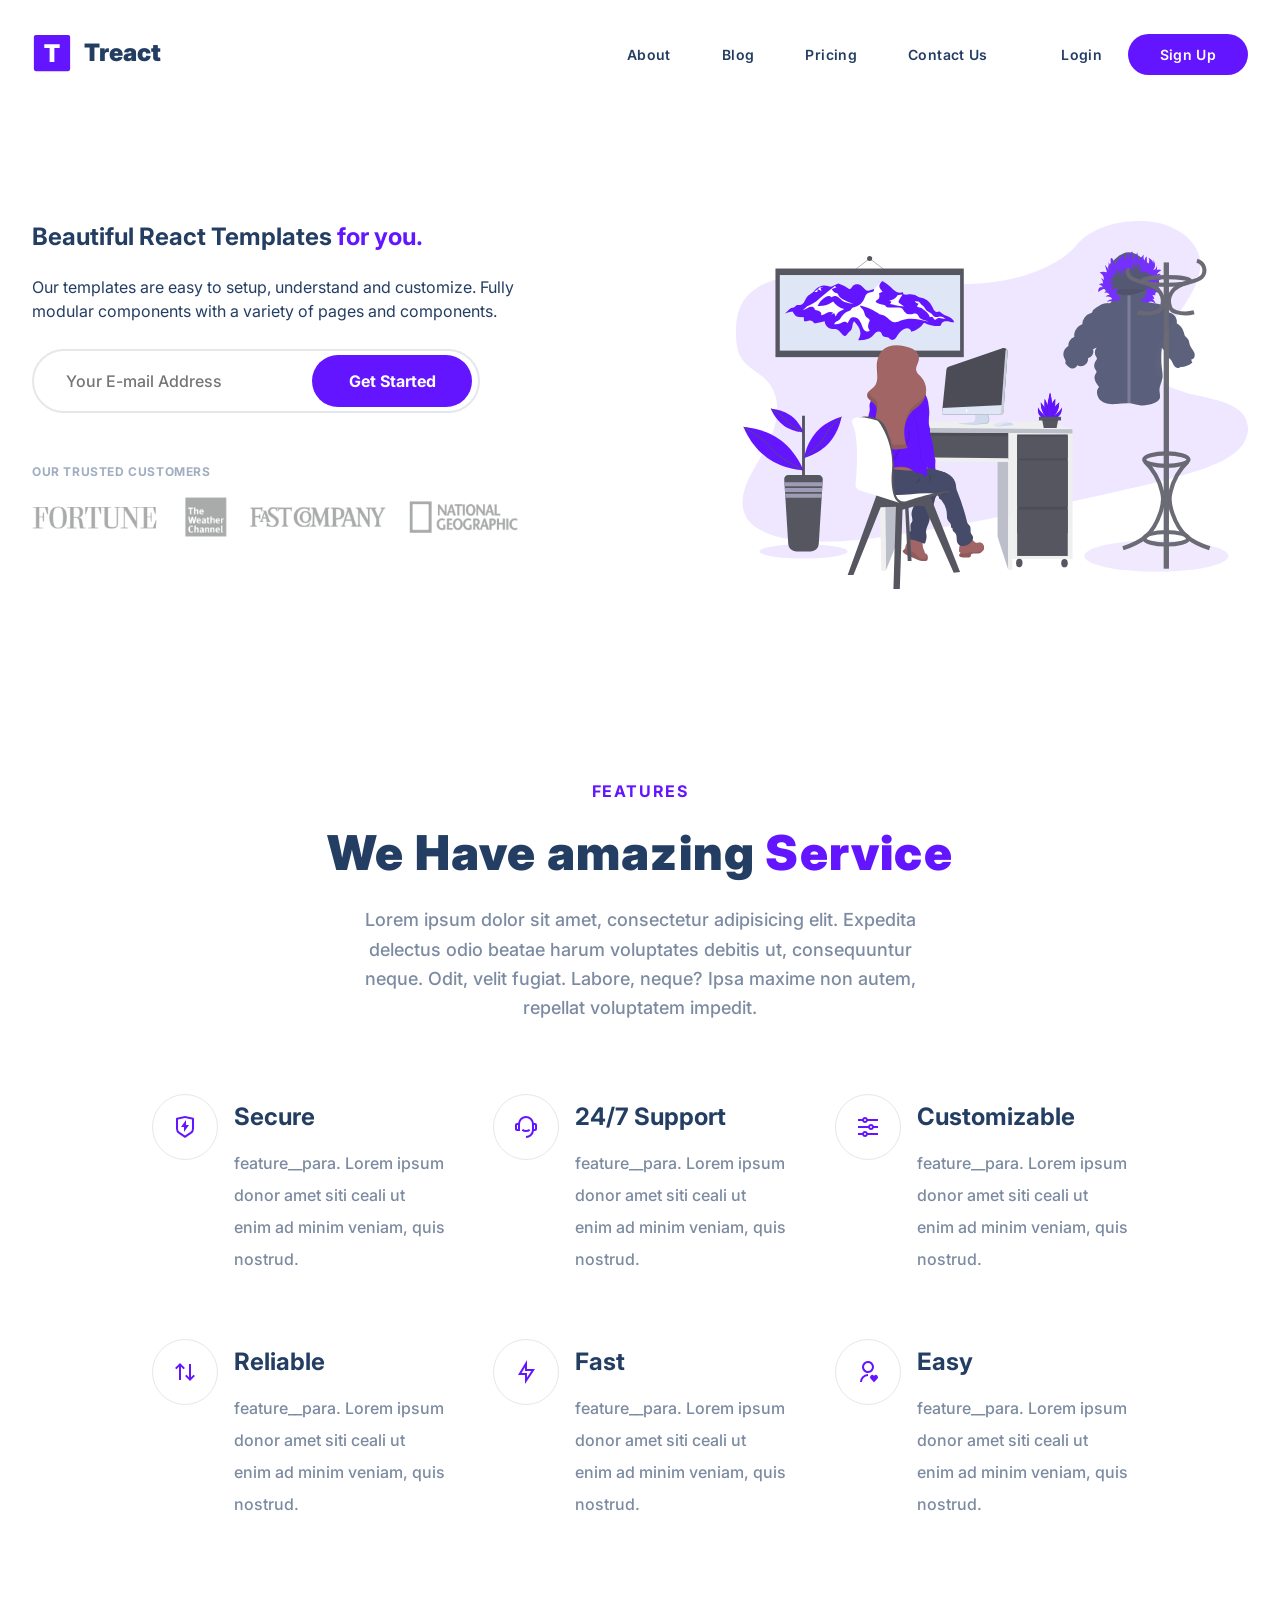
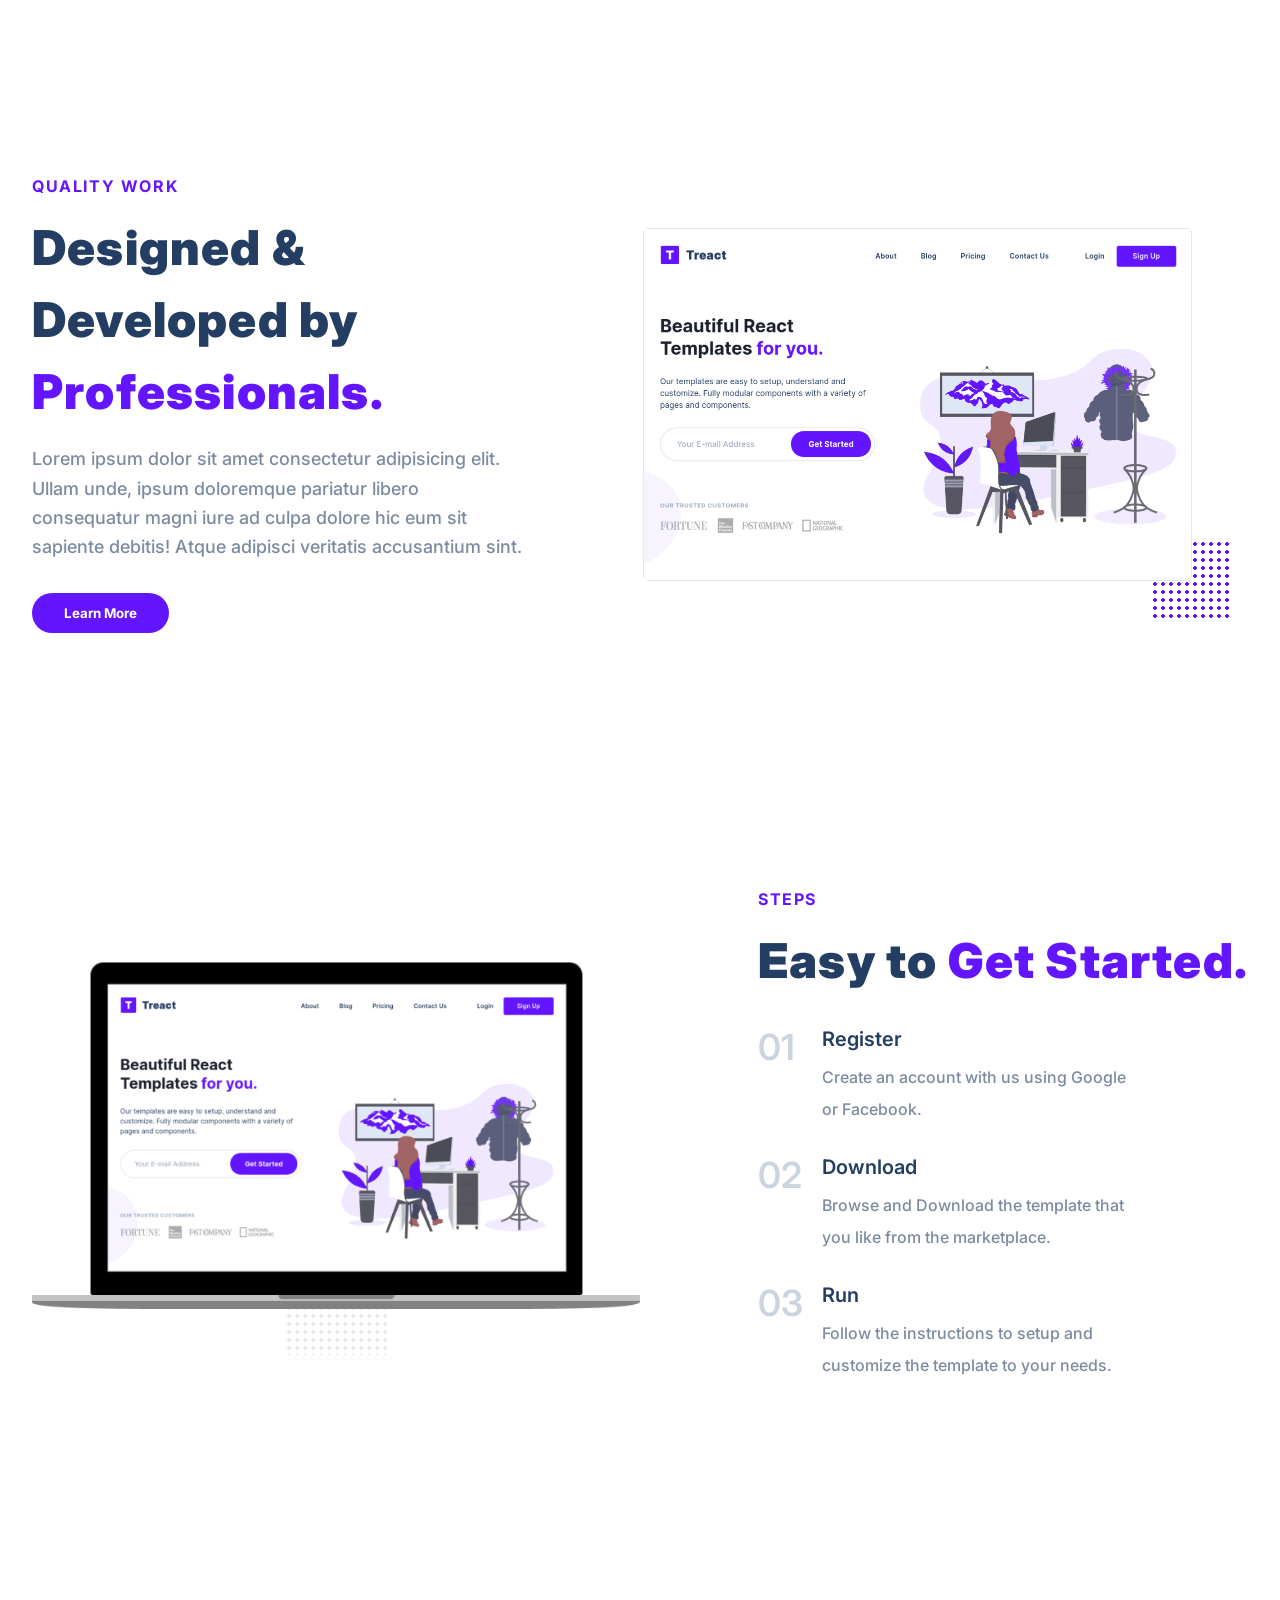
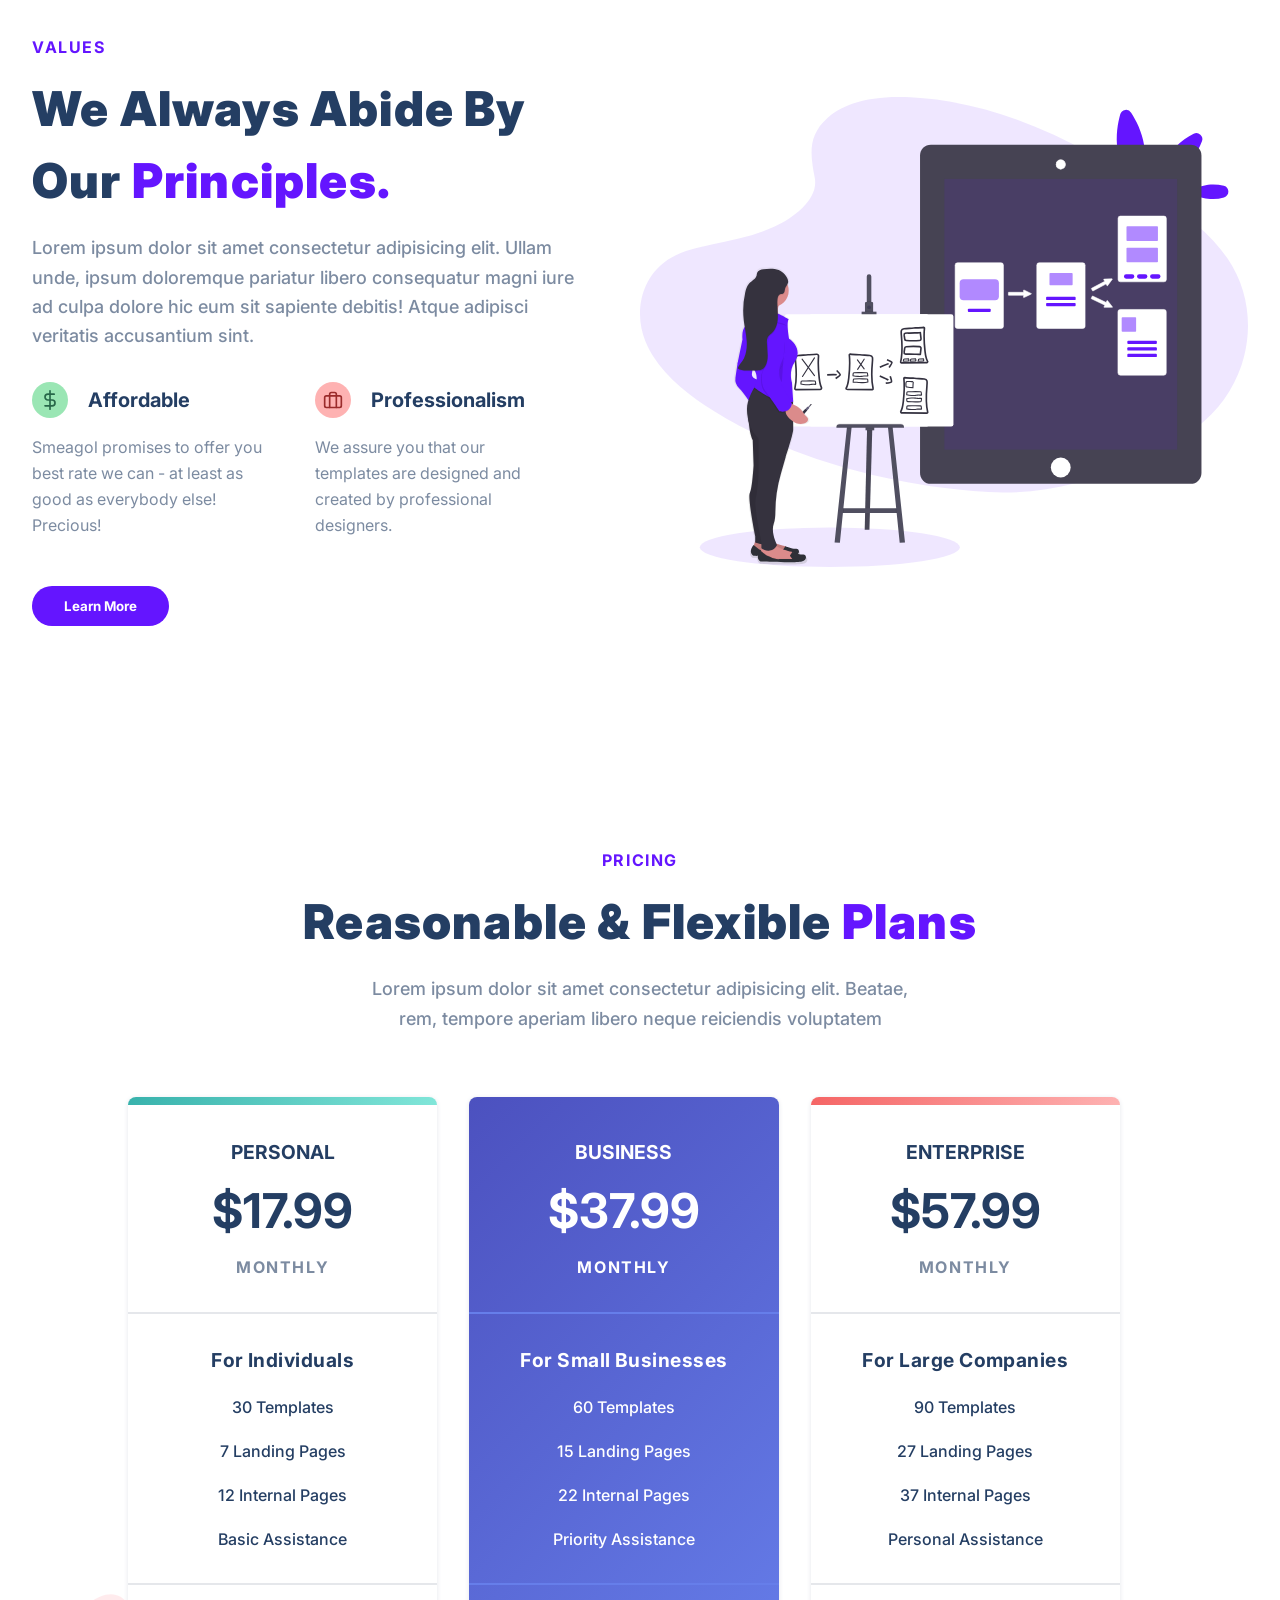
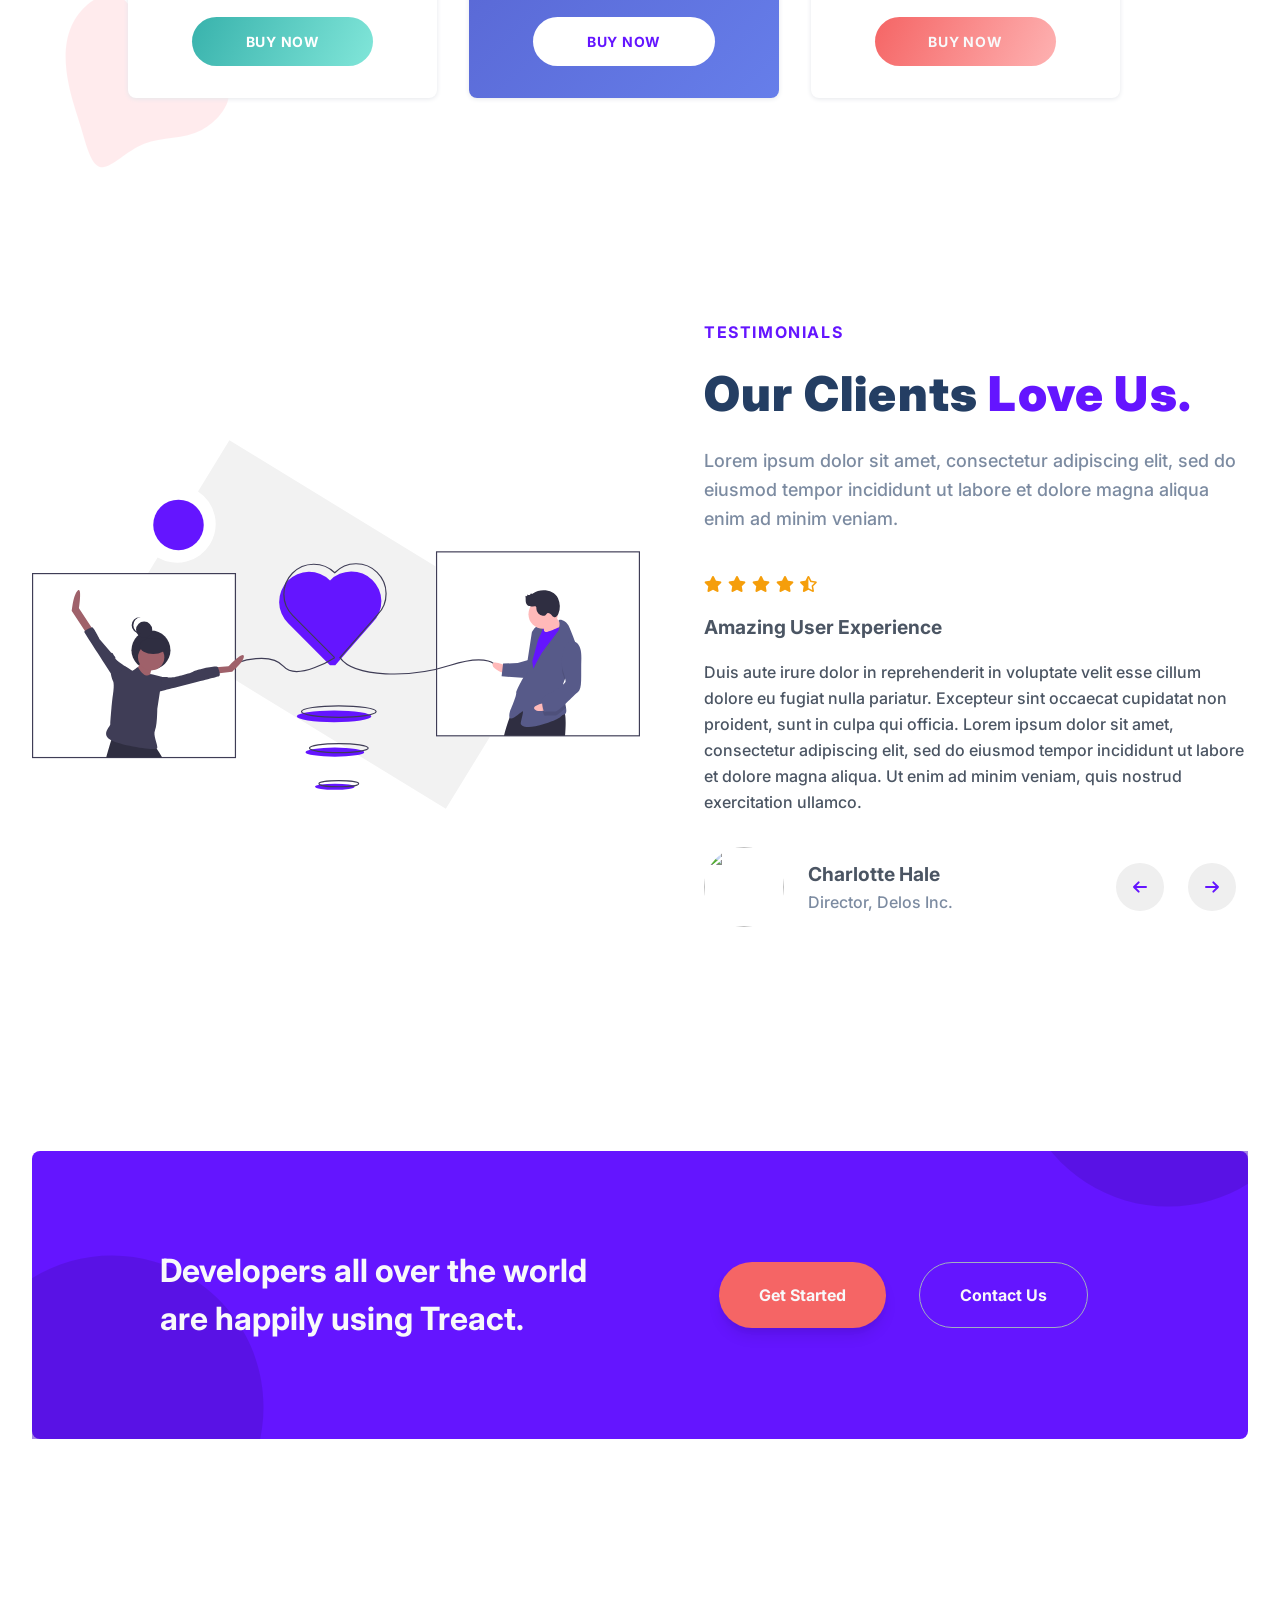
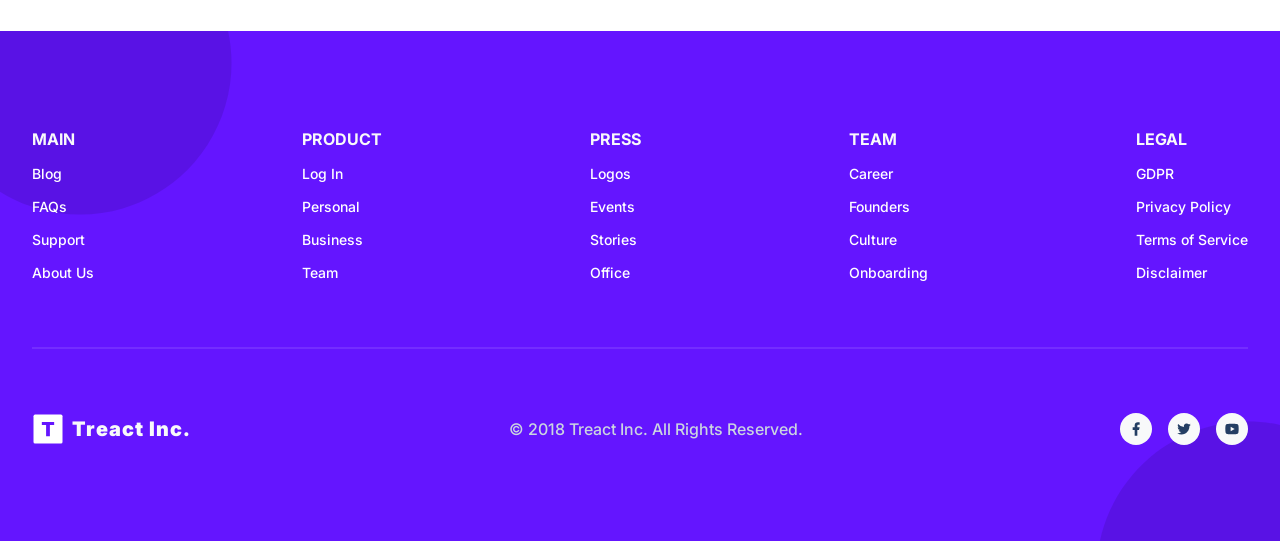
==== commit 1d077f7c: "FINAL changes to media breakpoints" ====
--- a/index.html
+++ b/index.html
@@ -94,7 +94,7 @@
                 <div class="row__narrow">
                     <h4 class="section__tag">Features</h4>
                     <h2 class="section__title">We Have amazing <span class="purple">Service</span></h2>
-                    <div class="section__para text-center">section__para. Lorem ipsum donor amet siti ceali ut enim ad minim veniam, quis nostrud.</div>
+                    <div class="section__para text-center">Lorem ipsum dolor sit amet, consectetur adipisicing elit. Expedita delectus odio beatae harum voluptates debitis ut, consequuntur neque. Odit, velit fugiat. Labore, neque? Ipsa maxime non autem, repellat voluptatem impedit.</div>
                     <div class="features">
 
                         <div class="feature">
@@ -103,7 +103,7 @@
                                     <img class="feature__img" src="./assets/shield-icon.daefe14b320b14fbd9cbd18908ac93ec.svg"/>
                                 </figure>
                                 <div class="feature__text">
-                                    <h2 class="feature__title">feature__title</h2>
+                                    <h2 class="feature__title">Secure</h2>
                                     <p class="feature__para">feature__para. Lorem ipsum donor amet siti ceali ut enim ad minim veniam, quis nostrud.</p>
                                 </div>
                             </div>
@@ -112,10 +112,10 @@
                         <div class="feature">
                             <div class="feature__row">
                                 <figure class="feature__img--wrapper">
-                                    <img class="feature__img" src="./assets/shield-icon.daefe14b320b14fbd9cbd18908ac93ec.svg"/>
+                                    <img class="feature__img" src="./assets/support-icon.f9253ffa8cb6ffde5bbaa05eb5136375.svg"/>
                                 </figure>
                                 <div class="feature__text">
-                                    <h2 class="feature__title">feature__title</h2>
+                                    <h2 class="feature__title">24/7 Support</h2>
                                     <p class="feature__para">feature__para. Lorem ipsum donor amet siti ceali ut enim ad minim veniam, quis nostrud.</p>
                                 </div>
                             </div>
@@ -124,10 +124,10 @@
                         <div class="feature">
                             <div class="feature__row">
                                 <figure class="feature__img--wrapper">
-                                    <img class="feature__img" src="./assets/shield-icon.daefe14b320b14fbd9cbd18908ac93ec.svg"/>
+                                    <img class="feature__img" src="./assets/customize-icon.367468c90fd796009b97fbfba67b2c6a.svg"/>
                                 </figure>
                                 <div class="feature__text">
-                                    <h2 class="feature__title">feature__title</h2>
+                                    <h2 class="feature__title">Customizable</h2>
                                     <p class="feature__para">feature__para. Lorem ipsum donor amet siti ceali ut enim ad minim veniam, quis nostrud.</p>
                                 </div>
                             </div>
@@ -136,10 +136,10 @@
                         <div class="feature">
                             <div class="feature__row">
                                 <figure class="feature__img--wrapper">
-                                    <img class="feature__img" src="./assets/shield-icon.daefe14b320b14fbd9cbd18908ac93ec.svg"/>
+                                    <img class="feature__img" src="./assets/reliable-icon.1367510a8f0a1bec76dc425d25f92f43.svg"/>
                                 </figure>
                                 <div class="feature__text">
-                                    <h2 class="feature__title">feature__title</h2>
+                                    <h2 class="feature__title">Reliable</h2>
                                     <p class="feature__para">feature__para. Lorem ipsum donor amet siti ceali ut enim ad minim veniam, quis nostrud.</p>
                                 </div>
                             </div>
@@ -148,10 +148,10 @@
                         <div class="feature">
                             <div class="feature__row">
                                 <figure class="feature__img--wrapper">
-                                    <img class="feature__img" src="./assets/shield-icon.daefe14b320b14fbd9cbd18908ac93ec.svg"/>
+                                    <img class="feature__img" src="./assets/fast-icon.dbb971a73d4805d2fc3bcdacdb55beba.svg"/>
                                 </figure>
                                 <div class="feature__text">
-                                    <h2 class="feature__title">feature__title</h2>
+                                    <h2 class="feature__title">Fast</h2>
                                     <p class="feature__para">feature__para. Lorem ipsum donor amet siti ceali ut enim ad minim veniam, quis nostrud.</p>
                                 </div>
                             </div>
@@ -160,10 +160,10 @@
                         <div class="feature">
                             <div class="feature__row">
                                 <figure class="feature__img--wrapper">
-                                    <img class="feature__img" src="./assets/shield-icon.daefe14b320b14fbd9cbd18908ac93ec.svg"/>
+                                    <img class="feature__img" src="./assets/simple-icon.673b7e1750b2a4ef32907fc164828d00.svg"/>
                                 </figure>
                                 <div class="feature__text">
-                                    <h2 class="feature__title">feature__title</h2>
+                                    <h2 class="feature__title">Easy</h2>
                                     <p class="feature__para">feature__para. Lorem ipsum donor amet siti ceali ut enim ad minim veniam, quis nostrud.</p>
                                 </div>
                             </div>
@@ -323,9 +323,7 @@
                         </div>
                         <button class="btn section__btn">Learn More</button>
                     </div>
-                    <figure class="values__img--wrapper">
-                        <img class="values__img" src="./assets/prototype-illustration.21bc4b3f612a2f257c3d361067582485.svg" />
-                    </figure>
+                    <img class="values__img" src="./assets/prototype-illustration.21bc4b3f612a2f257c3d361067582485.svg" />
                 </div>
             </div>
         </section>
--- a/style.css
+++ b/style.css
@@ -1,13 +1,17 @@
 /*******************************************************************************
-PROBLEMS
-.navlink .login it needs to be more justified to the right but I can't get it to work
-
+MAJOR DEVIATIONS
+
+Most of the styles and layout copied from https://module-2-fp-example-website.vercel.app/
+
+However, I added a :root color set and referred to all the colors by variable names
+
+Another deviation is that I replaced the specific section descriptions like
+testimonials__description, for example with a generic section__description that
+applies to them all.
 
 ********************************************************************************/
 
 @import url('https://fonts.googleapis.com/css2?family=Inter:wght@100;200;300;400;500;600;700;800;900&display=swap');
-
-/* Styles and layout copied from https://module-2-fp-example-website.vercel.app/ */
 
 /* COLOR SET */
 
@@ -55,8 +59,7 @@
     padding: 0;
     box-sizing: border-box;
     font-family: 'Inter', system-ui;
-    color: var(--text-primary);
-    /*color: #243e63;*/
+    color: var(--txt-pri);
 }
 
 body {
@@ -463,8 +466,6 @@
     border-radius: 500px;
     border: 2px solid var(--color-border);
     padding: 20px 192px 20px 32px;
-    /* change color of placeholder text */
-    color: var(--color-error);
     font-size: 16px;
     font-weight: 500;
     position: absolute; /* Necessary to cover the button */
@@ -585,7 +586,6 @@
     align-items: center;
 }
 
-.quality__description,
 .quality__img--wrapper {
     width: 50%;
 }
@@ -741,9 +741,6 @@
     align-items: center;
 }
 
-.values__description {
-    width: 50%;
-}
 
 .values__list {
     display: flex;
@@ -794,9 +791,9 @@
     line-height: 1.625;
 }
 
-/*.values__img {
+.values__img {
     width: 50%;
-}*/
+}
 
 /*
 
@@ -1345,114 +1342,84 @@
 */
 
 
-/*
-@media (max-width: 1280px) {
-  header .row {
-    align-items: flex-end;
-  }
-
-  .steps__grid {
-    height: 5rem;
-    width: 5rem;
-    bottom: -50px;
-  }
-  h1 {
-    font-size: 36px;
-    color: #1a202c;
-    line-height: 1.25;
-  }
-  .header__description--para {
-    font-size: 16px;
-  }
-  .header__customers {
-    padding-right: 64px;
-  }
-  .header__img--wrapper {
-    display: flex;
-    justify-content: flex-end;
-  }
-  .header__img {
-    max-width: 512px;
-  }
-  .plan__button {
-    max-width: none;
-  }
-
-  .plan__bottom {
-    padding-left: 2rem;
-    padding-right: 2rem;
-  }
-  .testimonials__img {
-    width: 40%;
-  }
-  .testimonials__description {
-    width: calc(100% - 40%);
-  }
-}
-
-
 @media (max-width: 1024px) {
   .nav__links {
     display: none;
   }
+
   .btn__menu {
     display: block;
   }
+
   header .row {
     flex-direction: column;
     align-items: center;
   }
+
   .header__description,
   .header__img--wrapper {
     width: 100%;
     max-width: 512px;
     margin: 0 auto;
   }
+
   .header__description {
     text-align: center;
     display: flex;
     flex-direction: column;
     align-items: center;
   }
+
   h1 {
     font-size: 30px;
   }
+
   .header__description--para {
     margin: 20px 0;
   }
+
   .header__customers {
     padding-right: 0px;
   }
+
+  #features .section__title, #pricing .section__title {
+    text-align: center;
+}
+
   .header__customers--title,
   .header__img--wrapper {
     margin-top: 48px;
   }
+
   .features {
     max-width: 768px;
   }
+
   .feature {
     width: calc(50%);
   }
+
   .feature__title {
     line-height: 1;
   }
+
   .feature__row {
     padding: 32px 8px;
     margin: 0 16px;
   }
+
   .feature__para {
     max-width: none;
   }
+
   .section__para {
     font-size: 16px;
   }
+
   .section__title {
     font-size: 36px;
   }
-  .quality__description {
-    margin-right: 0px;
-    padding-right: 48px;
-  }
+
   .value {
     margin-top: 2.5rem;
   }
@@ -1461,6 +1428,7 @@
     max-width: 20rem;
     flex-direction: column;
   }
+
   .plans {
     flex-direction: column;
     align-items: center;
@@ -1469,6 +1437,7 @@
   .plan {
     margin-right: 0px;
   }
+
   #features .section__title,
   #pricing .section__title {
     font-size: 48px;
@@ -1478,9 +1447,6 @@
     padding-top: 5rem;
     padding-bottom: 5rem;
   }
-  .testimonials__description {
-    padding-left: 48px;
-  }
 
   #start .container {
     padding-top: 5rem;
@@ -1490,103 +1456,144 @@
   .start__row {
     flex-direction: column;
   }
+
   .start__title {
     text-align: center;
     width: 100%;
     max-width: 512px;
   }
+
   .start__buttons {
     width: auto;
     margin-top: 24px;
   }
+
   .start__button {
     padding: 16px 32px;
   }
+
   footer {
     padding: 80px 32px;
   }
 }
 
-/**/
+/*
+
+@media (max-width: 768px)
+
+*/
 
 @media (max-width: 768px) {
+  .container {
+    padding: 80px 0;
+  }
+
   .features {
     justify-content: center;
   }
+
   .feature {
     width: auto;
     max-width: 384px;
   }
+
   .section__para {
     font-size: 14px;
   }
+
+  #steps .row,
+  #testimonials .row {
+      flex-direction: column;
+      margin-left: auto;
+      margin-right: auto;
+      max-width: 1280px;
+      display: flex;
+      align-items: center;
+      justify-content: space-between;
+  }
+
   #quality .row,
   #values .row {
     flex-direction: column-reverse;
   }
-  .quality__description,
-  .steps__description,
-  .values__description,
-  .testimonials__description {
+
+  #testimonials .container {
+    padding-top: 5rem;
+    padding-bottom: 5rem;
+  }
+
+  .section__description,
+  .section__description--other {
     padding: 0;
     margin-top: 64px;
     text-align: center;
   }
-  .quality__description,
+
+  .section__description,
+  .section__description--other,
   .quality__img--wrapper,
-  .steps__description,
   .steps__img--wrapper,
-  .values__description,
   .values__img,
-  .testimonials__description,
   .testimonials__img {
     width: 100%;
     max-width: 448px;
   }
+
   #steps .row,
   #testimonials .row {
     flex-direction: column;
   }
 
+  .steps__list {
+    margin-top: 48px;
+  }
+
   .step {
     flex-direction: column;
     align-items: center;
   }
+
   .step__description {
     margin-top: 12px;
     margin-left: 0;
   }
+
   .values__list {
     margin-left: auto;
     margin-right: auto;
   }
+
   .value:nth-of-type(1) {
     margin-right: 0px;
   }
+
   .value {
     margin-right: 0px;
     align-items: center;
   }
+
   #pricing .row {
     margin-top: 40px;
   }
-  .testimonials__description {
-    padding-left: 0;
-  }
+
   .footer__columns {
     justify-content: flex-start;
   }
+  
   .footer__column {
     width: calc(100% / 3);
   }
+
   .footer__bottom {
     flex-direction: column;
     align-items: center;
   }
+
   .footer__copyright,
   .footer__socials {
     margin-top: 32px;
   }
+
   .footer__socials {
     margin-left: 0px;
   }
@@ -1595,28 +1602,38 @@
   }
 }
 
+/*
+
+@media (max-width: 640px)
+
+*/
 
 @media (max-width: 640px) {
   .section__title {
     line-height: 1.25;
   }
+
   .container {
     padding: 80px 0;
   }
+
   .nav__logo {
     margin: 8px 0;
     padding-bottom: 4px;
   }
+
   .header__email {
     flex-direction: column;
     height: auto;
   }
+
   .header__email--input {
     position: static;
     padding: 16px 0;
     padding-left: 32px;
     line-height: 1.5;
   }
+
   .header__email--btn {
     width: 100%;
     padding: 16px 0;
@@ -1624,106 +1641,135 @@
     margin-bottom: 0px;
     line-height: 1.5;
   }
+
   .header__customers--title {
     font-size: 14px;
     letter-spacing: 0.05em;
   }
+
   .section__title {
     font-size: 30px;
   }
+
   #features .section__title,
   #pricing .section__title {
     font-size: 36px;
   }
+
   .feature__row {
     flex-direction: column;
     align-items: center;
     text-align: center;
   }
+
   .feature__title {
     letter-spacing: 0.025em;
     line-height: 1;
   }
+
   .feature__text {
     margin-left: 0px;
     margin-top: 16px;
   }
+
   .feature__para {
     margin-top: 4px;
     line-height: 2;
   }
+
   #steps .section__title {
     margin: 16px 0 0 0;
   }
+
   .steps__list {
     margin-top: 48px;
   }
+
   .btn {
     line-height: 1.5;
   }
+
   .plan__price {
     font-size: 36px;
   }
+
   .plan__bottom {
     padding: 2rem 1rem;
   }
+
   .testimonial__para {
     margin-bottom: 32px;
   }
+
   .testimonial__bottom {
     flex-direction: column;
     align-items: center;
     padding-top: 4px;
   }
+
   .testimonial__profile {
     flex-direction: column;
     align-items: center;
   }
+
   .testimonial__details {
     margin-left: 0;
     margin-top: 8px;
   }
+
   .testimonial__img {
     height: 64px;
     width: 64px;
   }
+
   .testimonial__buttons {
     margin-top: 32px;
   }
+
   .start__title {
     font-size: 24px;
   }
+
   .start__container {
     padding: 80px 0;
   }
+
   .start__buttons {
     flex-direction: column;
   }
+
   .start__button:nth-child(1) {
-    margin-right: 0;
-  }
+    margin-right: 32px;
+  }
+
   .start__button {
     padding: 12px 24px;
     font-size: 14px;
   }
+
   .start__button:nth-child(2) {
     margin-top: 16px;
   }
+
   main {
     margin-bottom: 80px;
   }
+
   .footer__columns {
     justify-content: center;
   }
+
   .footer__column {
     width: auto;
     padding: 0 16px;
     text-align: center;
     align-items: center;
   }
+
   .footer__copyright {
     font-size: 14px;
     text-align: center;
     line-height: 1.5;
   }
-}
+
+}
